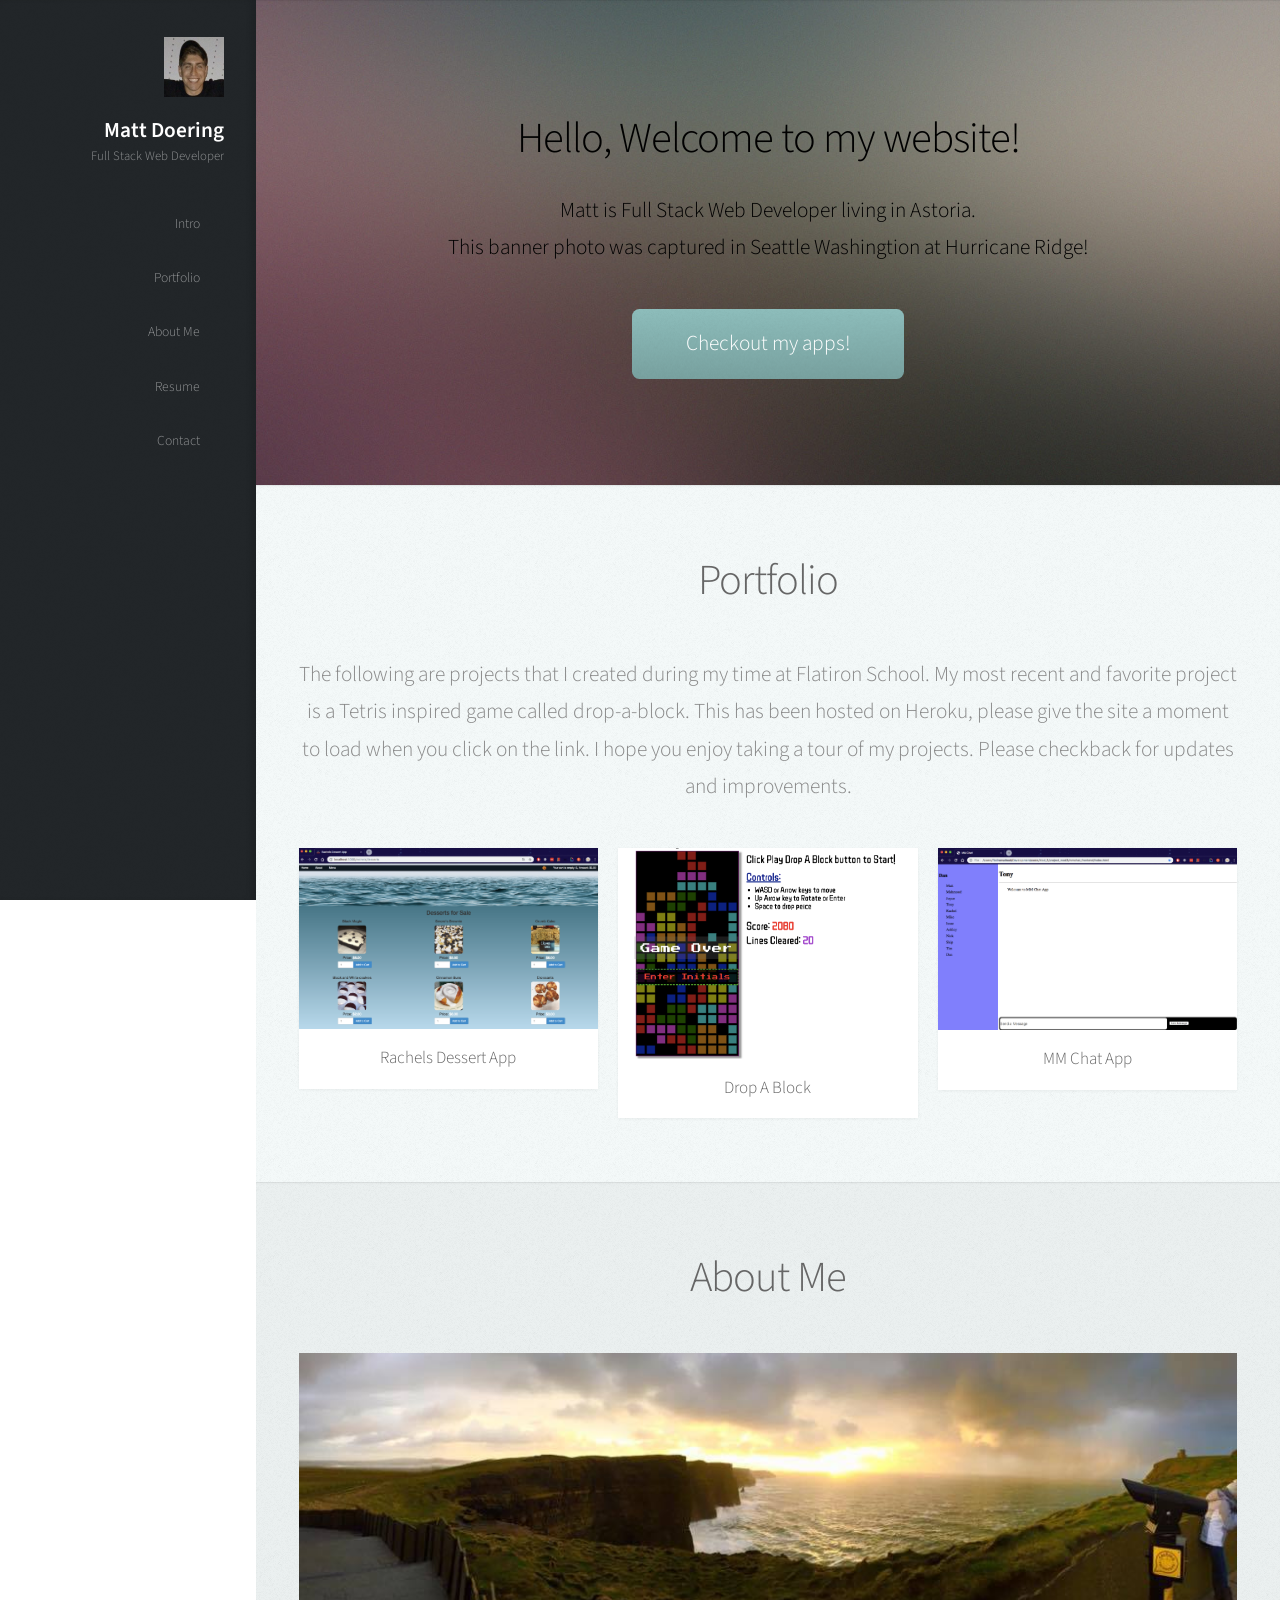
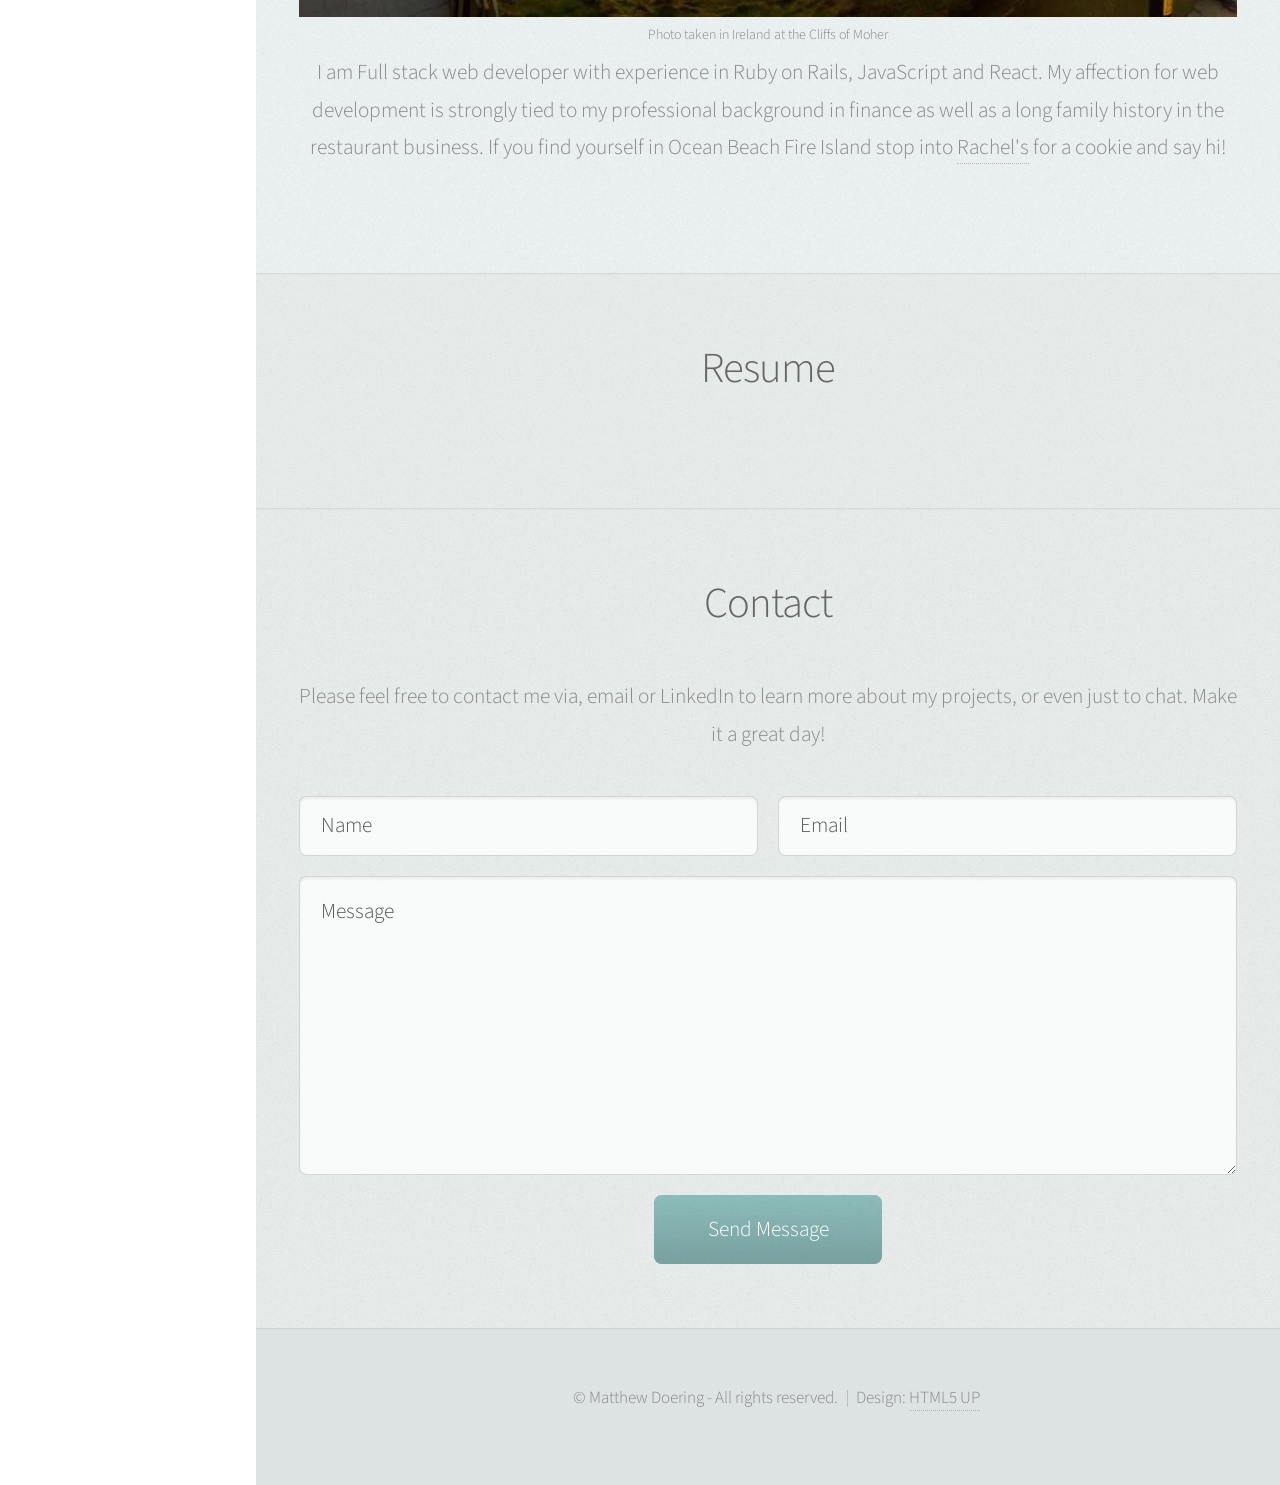
==== index.html @ 8f48472c "updated location of resume and href" ====
<!DOCTYPE HTML>
<!--
	Prologue by HTML5 UP
	html5up.net | @ajlkn
	Free for personal and commercial use under the CCA 3.0 license (html5up.net/license)
-->
<html>
	<head>
		<title>The Myth, the Man, the Legend...</title>
		<meta charset="utf-8" />
		<meta name="viewport" content="width=device-width, initial-scale=1, user-scalable=no" />
		<link rel="stylesheet" href="assets/css/main.css" />
		<link rel="shortcut icon" href="images/matts_logo_white.png" />
	</head>
	<body class="is-preload">

		<!-- Header -->
			<div id="header">

				<div class="top">

					<!-- Logo -->
						<div id="logo">
							<span class="image avatar48"><img src="images/avatar.jpg" alt="" /></span>
							<h1 id="title">Matt Doering</h1>
							<p>Full Stack Web Developer</p>
						</div>

					<!-- Nav -->
						<nav id="nav">
							<ul>
								<li><a href="#top" id="top-link"><span class="icon fa-home">Intro</span></a></li>
								<li><a href="#portfolio" id="portfolio-link"><span class="icon fa-code">Portfolio</span></a></li>
								<li><a href="#about" id="about-link"><span class="icon fa-user">About Me</span></a></li>
								<li><a href="#resume" id="resume-link"><span class="icon fa-wrench">Resume</span></a></li>
								<li><a href="#contact" id="contact-link"><span class="icon fa-envelope">Contact</span></a></li>
							</ul>
						</nav>

				</div>

				<div class="bottom">

					<!-- Social Icons -->
						<ul class="icons">
							<li><a href="https://www.linkedin.com/in/matthew-doering/" target="_blank" class="icon fa-linkedin"><span class="label">Linkedin</span></a></li>
							<li><a href="https://medium.com/@mattdoering86" target="_blank" class="icon fa-medium"><span class="label">Medium</span></a></li>
							<li><a href="https://github.com/ablueplatypus" target="_blank" class="icon fa-github"><span class="label">Github</span></a></li>
							<li><a href="https://www.instagram.com/ablueplatypus/?hl=en" target="_blank" class="icon fa-instagram"><span class="label">Instagram</span></a></li>
							<li><a href="mattdoering86@gmail.com" class="icon fa-envelope"><span class="label">Email</span></a></li>
						</ul>

				</div>

			</div>

		<!-- Main -->
			<div id="main">

				<!-- Intro -->
					<section id="top" class="one dark cover">
						<div class="container">

							<header>
								<h2 class="alt">Hello, Welcome to my website!</h2>
								<p>Matt is Full Stack Web Developer living in Astoria.<br />
									This banner photo was captured in Seattle Washingtion at Hurricane Ridge!
								</p>
							</header>

							<footer>
								<a href="#portfolio" class="button scrolly">Checkout my apps!</a>
							</footer>

						</div>
					</section>

				<!-- Portfolio -->
					<section id="portfolio" class="two">
						<div class="container">

							<header>
								<h2>Portfolio</h2>
							</header>

							<p>The following are projects that I created during my time at Flatiron School.
								My most recent and favorite project is a Tetris inspired game called drop-a-block.
								This has been hosted on Heroku, please give the site a moment to load when you click on the link.
								I hope you enjoy taking a tour of my projects. Please checkback for updates and improvements.
							</p>

							<div class="row">
								<div class="col-4 col-12-mobile">
									<article class="item">
										<a href="https://youtu.be/vggqHHS5aMM" target="_blank" class="image fit"><img src="images/rachels_app_sc_2019.png" alt="" /></a>
										<header>
											<h3>Rachels Dessert App</h3>
										</header>
									</article>
									<!-- <article class="item">
										<a href="#" class="image fit"><img src="" alt="" /></a>
										<header>
											<h3>Doris Alta</h3>
										</header>
									</article> -->
								</div>
								<div class="col-4 col-12-mobile">
									<article class="item">
										<a href="https://drop-a-block-frontend.herokuapp.com/" target="_blank" class="image fit"><img src="images/drop_a_block.png" alt="" /></a>
										<header>
											<h3>Drop A Block</h3>
										</header>
									</article>
									<!-- <article class="item">
										<a href="#" class="image fit"><img src="images/pic05.jpg" alt="" /></a>
										<header>
											<h3>Natoque Vitae</h3>
										</header>
									</article> -->
								</div>
								<div class="col-4 col-12-mobile">
									<article class="item">
										<a href="https://youtu.be/-2nMIXOsi3Y" target="_blank" class="image fit"><img src="images/mm_chat_app_sc_2019.png" alt="" /></a>
										<header>
											<h3>MM Chat App</h3>
										</header>
									</article>
									<!-- <article class="item">
										<a href="#" class="image fit"><img src="images/pic07.jpg" alt="" /></a>
										<header>
											<h3>Orci Convallis</h3>
										</header>
									</article> -->
								</div>
							</div>

						</div>
					</section>

				<!-- About Me -->
					<section id="about" class="three">
						<div class="container">

							<header>
								<h2>About Me</h2>
							</header>
							<a href="#" class="image featured"><img src="images/ireland_doering_cover.jpg" alt="Barcelona">Photo taken in Ireland at the Cliffs of Moher</a>
							<p>I am Full stack web developer with experience in Ruby on Rails, JavaScript and React.
								 My affection for web development is strongly tied to my professional background
								 in finance as well as a long family history in the restaurant business.
								 If you find yourself in Ocean Beach Fire Island stop into <a href="http://www.rachelsfireisland.com/">Rachel's</a> for a cookie and say hi!
							</p>

						</div>
					</section>
					<!-- Resume -->
						<section id="resume" class = "four">
							<div class="container">
								<header>
									<a href="matts_resume_2019.pdf">
										<h2>Resume</h2>
									</a>
								</header>
							</div>
						</section>


				<!-- Contact -->
					<section id="contact" class="four">
						<div class="container">

							<header>
								<h2>Contact</h2>
							</header>

							<p>Please feel free to contact me via, email or LinkedIn to learn more about my projects, or even just to chat.
								Make it a great day!
							</p>

							<form method="post" action="#">
								<div class="row">
									<div class="col-6 col-12-mobile"><input type="text" name="name" placeholder="Name" /></div>
									<div class="col-6 col-12-mobile"><input type="text" name="email" placeholder="Email" /></div>
									<div class="col-12">
										<textarea name="message" placeholder="Message"></textarea>
									</div>
									<div class="col-12">
										<input type="submit" value="Send Message" />
									</div>
								</div>
							</form>

						</div>
					</section>

			</div>

		<!-- Footer -->
			<div id="footer">

				<!-- Copyright -->
					<ul class="copyright">
						<li>&copy; Matthew Doering - All rights reserved.</li><li>Design: <a href="http://html5up.net">HTML5 UP</a></li>
					</ul>

			</div>

		<!-- Scripts -->
			<script src="assets/js/jquery.min.js"></script>
			<script src="assets/js/jquery.scrolly.min.js"></script>
			<script src="assets/js/jquery.scrollex.min.js"></script>
			<script src="assets/js/browser.min.js"></script>
			<script src="assets/js/breakpoints.min.js"></script>
			<script src="assets/js/util.js"></script>
			<script src="assets/js/main.js"></script>

	</body>
</html>
---- assets/css/main.css ----
@import url("font-awesome.min.css");
@import url("https://fonts.googleapis.com/css?family=Source+Sans+Pro:300,300italic,400,600");

/*
	Prologue by HTML5 UP
	html5up.net | @ajlkn
	Free for personal and commercial use under the CCA 3.0 license (html5up.net/license)
*/

html, body, div, span, applet, object,
iframe, h1, h2, h3, h4, h5, h6, p, blockquote,
pre, a, abbr, acronym, address, big, cite,
code, del, dfn, em, img, ins, kbd, q, s, samp,
small, strike, strong, sub, sup, tt, var, b,
u, i, center, dl, dt, dd, ol, ul, li, fieldset,
form, label, legend, table, caption, tbody,
tfoot, thead, tr, th, td, article, aside,
canvas, details, embed, figure, figcaption,
footer, header, hgroup, menu, nav, output, ruby,
section, summary, time, mark, audio, video {
	margin: 0;
	padding: 0;
	border: 0;
	font-size: 100%;
	font: inherit;
	vertical-align: baseline;}

article, aside, details, figcaption, figure,
footer, header, hgroup, menu, nav, section {
	display: block;}

body {
	line-height: 1;
}

ol, ul {
	list-style: none;
}

blockquote, q {
	quotes: none;
}

	blockquote:before, blockquote:after, q:before, q:after {
		content: '';
		content: none;
	}

table {
	border-collapse: collapse;
	border-spacing: 0;
}

body {
	-webkit-text-size-adjust: none;
}

mark {
	background-color: transparent;
	color: inherit;
}

input::-moz-focus-inner {
	border: 0;
	padding: 0;
}

input, select, textarea {
	-moz-appearance: none;
	-webkit-appearance: none;
	-ms-appearance: none;
	appearance: none;
}

/* Basic */

	html {
		box-sizing: border-box;
	}

	*, *:before, *:after {
		box-sizing: inherit;
	}

	body {
		background: #fff;
		font-family: 'Source Sans Pro', sans-serif;
		font-size: 19pt;
		font-weight: 300;
		line-height: 1.75em;
		color: #888;
	}

		body.is-preload *, body.is-preload *:before, body.is-preload *:after {
			-moz-animation: none !important;
			-webkit-animation: none !important;
			-ms-animation: none !important;
			animation: none !important;
			-moz-transition: none !important;
			-webkit-transition: none !important;
			-ms-transition: none !important;
			transition: none !important;
		}

	input, textarea, select {
		font-family: 'Source Sans Pro', sans-serif;
		font-size: 19pt;
		font-weight: 300;
		line-height: 1.75em;
		color: #888;
	}

	h1, h2, h3, h4, h5, h6 {
		font-weight: 300;
		color: #666;
		line-height: 1.5em;
	}

	h1 a, h2 a, h3 a, h4 a, h5 a, h6 a {
		color: inherit;
		text-decoration: none;
	}

		h1 a strong, h2 a strong, h3 a strong, h4 a strong, h5 a strong, h6 a strong {
			color: #333;
		}

	h2 {
		font-size: 2em;
		letter-spacing: -1px;
	}

		h2.alt {
			color: #000;
		}

			h2.alt strong {
				color: #666;
			}

	h3 {
		font-size: 1.5em;
	}

	header {
		margin: 0 0 2em 0;
	}

		header > p {
			margin: 1em 0 0 0;
			color: #000;
		}

	footer {
		margin: 2em 0 0 0;
	}

	strong, b {
		font-weight: 300;
		color: #666;
	}

	em, i {
		font-style: italic;
	}

	a {
		text-decoration: none;
		color: inherit;
		border-bottom: dotted 1px rgba(128, 128, 128, 0.5);
		-moz-transition: color 0.35s ease-in-out, border-bottom-color 0.35s ease-in-out;
		-webkit-transition: color 0.35s ease-in-out, border-bottom-color 0.35s ease-in-out;
		-ms-transition: color 0.35s ease-in-out, border-bottom-color 0.35s ease-in-out;
		transition: color 0.35s ease-in-out, border-bottom-color 0.35s ease-in-out;
		outline: 0;
	}

		a:hover {
			color: #E27689;
			border-bottom-color: rgba(255, 255, 255, 0);
		}

	sub {
		position: relative;
		top: 0.5em;
		font-size: 0.8em;
	}

	sup {
		position: relative;
		top: -0.5em;
		font-size: 0.8em;
	}

	hr {
		border: 0;
		border-top: solid 1px #ddd;
	}

	blockquote {
		border-left: solid 0.5em #ddd;
		padding: 1em 0 1em 2em;
		font-style: italic;
	}

	p, ul, ol, dl, table {
		margin-bottom: 2em;
	}

	br.clear {
		clear: both;
	}

/* Container */

	.container {
		margin: 0 auto;
		max-width: 100%;
		width: 1400px;
	}

		@media screen and (min-width: 961px) and (max-width: 1880px) {

			.container {
				width: 1200px;
			}

		}

		@media screen and (min-width: 961px) and (max-width: 1620px) {

			.container {
				width: 960px;
			}

		}

		@media screen and (min-width: 961px) and (max-width: 1320px) {

			.container {
				width: 100%;
			}

		}

		@media screen and (max-width: 960px) {

			.container {
				width: 100%;
			}

		}

		@media screen and (max-width: 736px) {

			.container {
				width: 100%;
			}

		}

/* Row */

	.row {
		display: flex;
		flex-wrap: wrap;
		box-sizing: border-box;
		align-items: stretch;
	}

		.row > * {
			box-sizing: border-box;
		}

		.row.gtr-uniform > * > :last-child {
			margin-bottom: 0;
		}

		.row.aln-left {
			justify-content: flex-start;
		}

		.row.aln-center {
			justify-content: center;
		}

		.row.aln-right {
			justify-content: flex-end;
		}

		.row.aln-top {
			align-items: flex-start;
		}

		.row.aln-middle {
			align-items: center;
		}

		.row.aln-bottom {
			align-items: flex-end;
		}

		.row > .imp {
			order: -1;
		}

		.row > .col-1 {
			width: 8.3333333333%;
		}

		.row > .off-1 {
			margin-left: 8.3333333333%;
		}

		.row > .col-2 {
			width: 16.6666666667%;
		}

		.row > .off-2 {
			margin-left: 16.6666666667%;
		}

		.row > .col-3 {
			width: 25%;
		}

		.row > .off-3 {
			margin-left: 25%;
		}

		.row > .col-4 {
			width: 33.3333333333%;
		}

		.row > .off-4 {
			margin-left: 33.3333333333%;
		}

		.row > .col-5 {
			width: 41.6666666667%;
		}

		.row > .off-5 {
			margin-left: 41.6666666667%;
		}

		.row > .col-6 {
			width: 50%;
		}

		.row > .off-6 {
			margin-left: 50%;
		}

		.row > .col-7 {
			width: 58.3333333333%;
		}

		.row > .off-7 {
			margin-left: 58.3333333333%;
		}

		.row > .col-8 {
			width: 66.6666666667%;
		}

		.row > .off-8 {
			margin-left: 66.6666666667%;
		}

		.row > .col-9 {
			width: 75%;
		}

		.row > .off-9 {
			margin-left: 75%;
		}

		.row > .col-10 {
			width: 83.3333333333%;
		}

		.row > .off-10 {
			margin-left: 83.3333333333%;
		}

		.row > .col-11 {
			width: 91.6666666667%;
		}

		.row > .off-11 {
			margin-left: 91.6666666667%;
		}

		.row > .col-12 {
			width: 100%;
		}

		.row > .off-12 {
			margin-left: 100%;
		}

		.row.gtr-0 {
			margin-top: 0px;
			margin-left: 0px;
		}

			.row.gtr-0 > * {
				padding: 0px 0 0 0px;
			}

			.row.gtr-0.gtr-uniform {
				margin-top: 0px;
			}

				.row.gtr-0.gtr-uniform > * {
					padding-top: 0px;
				}

		.row.gtr-25 {
			margin-top: -10px;
			margin-left: -10px;
		}

			.row.gtr-25 > * {
				padding: 10px 0 0 10px;
			}

			.row.gtr-25.gtr-uniform {
				margin-top: -10px;
			}

				.row.gtr-25.gtr-uniform > * {
					padding-top: 10px;
				}

		.row.gtr-50 {
			margin-top: -20px;
			margin-left: -20px;
		}

			.row.gtr-50 > * {
				padding: 20px 0 0 20px;
			}

			.row.gtr-50.gtr-uniform {
				margin-top: -20px;
			}

				.row.gtr-50.gtr-uniform > * {
					padding-top: 20px;
				}

		.row {
			margin-top: -40px;
			margin-left: -40px;
		}

			.row > * {
				padding: 40px 0 0 40px;
			}

			.row.gtr-uniform {
				margin-top: -40px;
			}

				.row.gtr-uniform > * {
					padding-top: 40px;
				}

		.row.gtr-150 {
			margin-top: -60px;
			margin-left: -60px;
		}

			.row.gtr-150 > * {
				padding: 60px 0 0 60px;
			}

			.row.gtr-150.gtr-uniform {
				margin-top: -60px;
			}

				.row.gtr-150.gtr-uniform > * {
					padding-top: 60px;
				}

		.row.gtr-200 {
			margin-top: -80px;
			margin-left: -80px;
		}

			.row.gtr-200 > * {
				padding: 80px 0 0 80px;
			}

			.row.gtr-200.gtr-uniform {
				margin-top: -80px;
			}

				.row.gtr-200.gtr-uniform > * {
					padding-top: 80px;
				}

		@media screen and (min-width: 961px) and (max-width: 1880px) {

			.row {
				display: flex;
				flex-wrap: wrap;
				box-sizing: border-box;
				align-items: stretch;
			}

				.row > * {
					box-sizing: border-box;
				}

				.row.gtr-uniform > * > :last-child {
					margin-bottom: 0;
				}

				.row.aln-left {
					justify-content: flex-start;
				}

				.row.aln-center {
					justify-content: center;
				}

				.row.aln-right {
					justify-content: flex-end;
				}

				.row.aln-top {
					align-items: flex-start;
				}

				.row.aln-middle {
					align-items: center;
				}

				.row.aln-bottom {
					align-items: flex-end;
				}

				.row > .imp-wide {
					order: -1;
				}

				.row > .col-1-wide {
					width: 8.3333333333%;
				}

				.row > .off-1-wide {
					margin-left: 8.3333333333%;
				}

				.row > .col-2-wide {
					width: 16.6666666667%;
				}

				.row > .off-2-wide {
					margin-left: 16.6666666667%;
				}

				.row > .col-3-wide {
					width: 25%;
				}

				.row > .off-3-wide {
					margin-left: 25%;
				}

				.row > .col-4-wide {
					width: 33.3333333333%;
				}

				.row > .off-4-wide {
					margin-left: 33.3333333333%;
				}

				.row > .col-5-wide {
					width: 41.6666666667%;
				}

				.row > .off-5-wide {
					margin-left: 41.6666666667%;
				}

				.row > .col-6-wide {
					width: 50%;
				}

				.row > .off-6-wide {
					margin-left: 50%;
				}

				.row > .col-7-wide {
					width: 58.3333333333%;
				}

				.row > .off-7-wide {
					margin-left: 58.3333333333%;
				}

				.row > .col-8-wide {
					width: 66.6666666667%;
				}

				.row > .off-8-wide {
					margin-left: 66.6666666667%;
				}

				.row > .col-9-wide {
					width: 75%;
				}

				.row > .off-9-wide {
					margin-left: 75%;
				}

				.row > .col-10-wide {
					width: 83.3333333333%;
				}

				.row > .off-10-wide {
					margin-left: 83.3333333333%;
				}

				.row > .col-11-wide {
					width: 91.6666666667%;
				}

				.row > .off-11-wide {
					margin-left: 91.6666666667%;
				}

				.row > .col-12-wide {
					width: 100%;
				}

				.row > .off-12-wide {
					margin-left: 100%;
				}

				.row.gtr-0 {
					margin-top: 0px;
					margin-left: 0px;
				}

					.row.gtr-0 > * {
						padding: 0px 0 0 0px;
					}

					.row.gtr-0.gtr-uniform {
						margin-top: 0px;
					}

						.row.gtr-0.gtr-uniform > * {
							padding-top: 0px;
						}

				.row.gtr-25 {
					margin-top: -10px;
					margin-left: -10px;
				}

					.row.gtr-25 > * {
						padding: 10px 0 0 10px;
					}

					.row.gtr-25.gtr-uniform {
						margin-top: -10px;
					}

						.row.gtr-25.gtr-uniform > * {
							padding-top: 10px;
						}

				.row.gtr-50 {
					margin-top: -20px;
					margin-left: -20px;
				}

					.row.gtr-50 > * {
						padding: 20px 0 0 20px;
					}

					.row.gtr-50.gtr-uniform {
						margin-top: -20px;
					}

						.row.gtr-50.gtr-uniform > * {
							padding-top: 20px;
						}

				.row {
					margin-top: -40px;
					margin-left: -40px;
				}

					.row > * {
						padding: 40px 0 0 40px;
					}

					.row.gtr-uniform {
						margin-top: -40px;
					}

						.row.gtr-uniform > * {
							padding-top: 40px;
						}

				.row.gtr-150 {
					margin-top: -60px;
					margin-left: -60px;
				}

					.row.gtr-150 > * {
						padding: 60px 0 0 60px;
					}

					.row.gtr-150.gtr-uniform {
						margin-top: -60px;
					}

						.row.gtr-150.gtr-uniform > * {
							padding-top: 60px;
						}

				.row.gtr-200 {
					margin-top: -80px;
					margin-left: -80px;
				}

					.row.gtr-200 > * {
						padding: 80px 0 0 80px;
					}

					.row.gtr-200.gtr-uniform {
						margin-top: -80px;
					}

						.row.gtr-200.gtr-uniform > * {
							padding-top: 80px;
						}

		}

		@media screen and (min-width: 961px) and (max-width: 1620px) {

			.row {
				display: flex;
				flex-wrap: wrap;
				box-sizing: border-box;
				align-items: stretch;
			}

				.row > * {
					box-sizing: border-box;
				}

				.row.gtr-uniform > * > :last-child {
					margin-bottom: 0;
				}

				.row.aln-left {
					justify-content: flex-start;
				}

				.row.aln-center {
					justify-content: center;
				}

				.row.aln-right {
					justify-content: flex-end;
				}

				.row.aln-top {
					align-items: flex-start;
				}

				.row.aln-middle {
					align-items: center;
				}

				.row.aln-bottom {
					align-items: flex-end;
				}

				.row > .imp-normal {
					order: -1;
				}

				.row > .col-1-normal {
					width: 8.3333333333%;
				}

				.row > .off-1-normal {
					margin-left: 8.3333333333%;
				}

				.row > .col-2-normal {
					width: 16.6666666667%;
				}

				.row > .off-2-normal {
					margin-left: 16.6666666667%;
				}

				.row > .col-3-normal {
					width: 25%;
				}

				.row > .off-3-normal {
					margin-left: 25%;
				}

				.row > .col-4-normal {
					width: 33.3333333333%;
				}

				.row > .off-4-normal {
					margin-left: 33.3333333333%;
				}

				.row > .col-5-normal {
					width: 41.6666666667%;
				}

				.row > .off-5-normal {
					margin-left: 41.6666666667%;
				}

				.row > .col-6-normal {
					width: 50%;
				}

				.row > .off-6-normal {
					margin-left: 50%;
				}

				.row > .col-7-normal {
					width: 58.3333333333%;
				}

				.row > .off-7-normal {
					margin-left: 58.3333333333%;
				}

				.row > .col-8-normal {
					width: 66.6666666667%;
				}

				.row > .off-8-normal {
					margin-left: 66.6666666667%;
				}

				.row > .col-9-normal {
					width: 75%;
				}

				.row > .off-9-normal {
					margin-left: 75%;
				}

				.row > .col-10-normal {
					width: 83.3333333333%;
				}

				.row > .off-10-normal {
					margin-left: 83.3333333333%;
				}

				.row > .col-11-normal {
					width: 91.6666666667%;
				}

				.row > .off-11-normal {
					margin-left: 91.6666666667%;
				}

				.row > .col-12-normal {
					width: 100%;
				}

				.row > .off-12-normal {
					margin-left: 100%;
				}

				.row.gtr-0 {
					margin-top: 0px;
					margin-left: 0px;
				}

					.row.gtr-0 > * {
						padding: 0px 0 0 0px;
					}

					.row.gtr-0.gtr-uniform {
						margin-top: 0px;
					}

						.row.gtr-0.gtr-uniform > * {
							padding-top: 0px;
						}

				.row.gtr-25 {
					margin-top: -10px;
					margin-left: -10px;
				}

					.row.gtr-25 > * {
						padding: 10px 0 0 10px;
					}

					.row.gtr-25.gtr-uniform {
						margin-top: -10px;
					}

						.row.gtr-25.gtr-uniform > * {
							padding-top: 10px;
						}

				.row.gtr-50 {
					margin-top: -20px;
					margin-left: -20px;
				}

					.row.gtr-50 > * {
						padding: 20px 0 0 20px;
					}

					.row.gtr-50.gtr-uniform {
						margin-top: -20px;
					}

						.row.gtr-50.gtr-uniform > * {
							padding-top: 20px;
						}

				.row {
					margin-top: -40px;
					margin-left: -40px;
				}

					.row > * {
						padding: 40px 0 0 40px;
					}

					.row.gtr-uniform {
						margin-top: -40px;
					}

						.row.gtr-uniform > * {
							padding-top: 40px;
						}

				.row.gtr-150 {
					margin-top: -60px;
					margin-left: -60px;
				}

					.row.gtr-150 > * {
						padding: 60px 0 0 60px;
					}

					.row.gtr-150.gtr-uniform {
						margin-top: -60px;
					}

						.row.gtr-150.gtr-uniform > * {
							padding-top: 60px;
						}

				.row.gtr-200 {
					margin-top: -80px;
					margin-left: -80px;
				}

					.row.gtr-200 > * {
						padding: 80px 0 0 80px;
					}

					.row.gtr-200.gtr-uniform {
						margin-top: -80px;
					}

						.row.gtr-200.gtr-uniform > * {
							padding-top: 80px;
						}

		}

		@media screen and (min-width: 961px) and (max-width: 1320px) {

			.row {
				display: flex;
				flex-wrap: wrap;
				box-sizing: border-box;
				align-items: stretch;
			}

				.row > * {
					box-sizing: border-box;
				}

				.row.gtr-uniform > * > :last-child {
					margin-bottom: 0;
				}

				.row.aln-left {
					justify-content: flex-start;
				}

				.row.aln-center {
					justify-content: center;
				}

				.row.aln-right {
					justify-content: flex-end;
				}

				.row.aln-top {
					align-items: flex-start;
				}

				.row.aln-middle {
					align-items: center;
				}

				.row.aln-bottom {
					align-items: flex-end;
				}

				.row > .imp-narrow {
					order: -1;
				}

				.row > .col-1-narrow {
					width: 8.3333333333%;
				}

				.row > .off-1-narrow {
					margin-left: 8.3333333333%;
				}

				.row > .col-2-narrow {
					width: 16.6666666667%;
				}

				.row > .off-2-narrow {
					margin-left: 16.6666666667%;
				}

				.row > .col-3-narrow {
					width: 25%;
				}

				.row > .off-3-narrow {
					margin-left: 25%;
				}

				.row > .col-4-narrow {
					width: 33.3333333333%;
				}

				.row > .off-4-narrow {
					margin-left: 33.3333333333%;
				}

				.row > .col-5-narrow {
					width: 41.6666666667%;
				}

				.row > .off-5-narrow {
					margin-left: 41.6666666667%;
				}

				.row > .col-6-narrow {
					width: 50%;
				}

				.row > .off-6-narrow {
					margin-left: 50%;
				}

				.row > .col-7-narrow {
					width: 58.3333333333%;
				}

				.row > .off-7-narrow {
					margin-left: 58.3333333333%;
				}

				.row > .col-8-narrow {
					width: 66.6666666667%;
				}

				.row > .off-8-narrow {
					margin-left: 66.6666666667%;
				}

				.row > .col-9-narrow {
					width: 75%;
				}

				.row > .off-9-narrow {
					margin-left: 75%;
				}

				.row > .col-10-narrow {
					width: 83.3333333333%;
				}

				.row > .off-10-narrow {
					margin-left: 83.3333333333%;
				}

				.row > .col-11-narrow {
					width: 91.6666666667%;
				}

				.row > .off-11-narrow {
					margin-left: 91.6666666667%;
				}

				.row > .col-12-narrow {
					width: 100%;
				}

				.row > .off-12-narrow {
					margin-left: 100%;
				}

				.row.gtr-0 {
					margin-top: 0px;
					margin-left: 0px;
				}

					.row.gtr-0 > * {
						padding: 0px 0 0 0px;
					}

					.row.gtr-0.gtr-uniform {
						margin-top: 0px;
					}

						.row.gtr-0.gtr-uniform > * {
							padding-top: 0px;
						}

				.row.gtr-25 {
					margin-top: -5px;
					margin-left: -5px;
				}

					.row.gtr-25 > * {
						padding: 5px 0 0 5px;
					}

					.row.gtr-25.gtr-uniform {
						margin-top: -5px;
					}

						.row.gtr-25.gtr-uniform > * {
							padding-top: 5px;
						}

				.row.gtr-50 {
					margin-top: -10px;
					margin-left: -10px;
				}

					.row.gtr-50 > * {
						padding: 10px 0 0 10px;
					}

					.row.gtr-50.gtr-uniform {
						margin-top: -10px;
					}

						.row.gtr-50.gtr-uniform > * {
							padding-top: 10px;
						}

				.row {
					margin-top: -20px;
					margin-left: -20px;
				}

					.row > * {
						padding: 20px 0 0 20px;
					}

					.row.gtr-uniform {
						margin-top: -20px;
					}

						.row.gtr-uniform > * {
							padding-top: 20px;
						}

				.row.gtr-150 {
					margin-top: -30px;
					margin-left: -30px;
				}

					.row.gtr-150 > * {
						padding: 30px 0 0 30px;
					}

					.row.gtr-150.gtr-uniform {
						margin-top: -30px;
					}

						.row.gtr-150.gtr-uniform > * {
							padding-top: 30px;
						}

				.row.gtr-200 {
					margin-top: -40px;
					margin-left: -40px;
				}

					.row.gtr-200 > * {
						padding: 40px 0 0 40px;
					}

					.row.gtr-200.gtr-uniform {
						margin-top: -40px;
					}

						.row.gtr-200.gtr-uniform > * {
							padding-top: 40px;
						}

		}

		@media screen and (max-width: 960px) {

			.row {
				display: flex;
				flex-wrap: wrap;
				box-sizing: border-box;
				align-items: stretch;
			}

				.row > * {
					box-sizing: border-box;
				}

				.row.gtr-uniform > * > :last-child {
					margin-bottom: 0;
				}

				.row.aln-left {
					justify-content: flex-start;
				}

				.row.aln-center {
					justify-content: center;
				}

				.row.aln-right {
					justify-content: flex-end;
				}

				.row.aln-top {
					align-items: flex-start;
				}

				.row.aln-middle {
					align-items: center;
				}

				.row.aln-bottom {
					align-items: flex-end;
				}

				.row > .imp-narrower {
					order: -1;
				}

				.row > .col-1-narrower {
					width: 8.3333333333%;
				}

				.row > .off-1-narrower {
					margin-left: 8.3333333333%;
				}

				.row > .col-2-narrower {
					width: 16.6666666667%;
				}

				.row > .off-2-narrower {
					margin-left: 16.6666666667%;
				}

				.row > .col-3-narrower {
					width: 25%;
				}

				.row > .off-3-narrower {
					margin-left: 25%;
				}

				.row > .col-4-narrower {
					width: 33.3333333333%;
				}

				.row > .off-4-narrower {
					margin-left: 33.3333333333%;
				}

				.row > .col-5-narrower {
					width: 41.6666666667%;
				}

				.row > .off-5-narrower {
					margin-left: 41.6666666667%;
				}

				.row > .col-6-narrower {
					width: 50%;
				}

				.row > .off-6-narrower {
					margin-left: 50%;
				}

				.row > .col-7-narrower {
					width: 58.3333333333%;
				}

				.row > .off-7-narrower {
					margin-left: 58.3333333333%;
				}

				.row > .col-8-narrower {
					width: 66.6666666667%;
				}

				.row > .off-8-narrower {
					margin-left: 66.6666666667%;
				}

				.row > .col-9-narrower {
					width: 75%;
				}

				.row > .off-9-narrower {
					margin-left: 75%;
				}

				.row > .col-10-narrower {
					width: 83.3333333333%;
				}

				.row > .off-10-narrower {
					margin-left: 83.3333333333%;
				}

				.row > .col-11-narrower {
					width: 91.6666666667%;
				}

				.row > .off-11-narrower {
					margin-left: 91.6666666667%;
				}

				.row > .col-12-narrower {
					width: 100%;
				}

				.row > .off-12-narrower {
					margin-left: 100%;
				}

				.row.gtr-0 {
					margin-top: 0px;
					margin-left: 0px;
				}

					.row.gtr-0 > * {
						padding: 0px 0 0 0px;
					}

					.row.gtr-0.gtr-uniform {
						margin-top: 0px;
					}

						.row.gtr-0.gtr-uniform > * {
							padding-top: 0px;
						}

				.row.gtr-25 {
					margin-top: -5px;
					margin-left: -5px;
				}

					.row.gtr-25 > * {
						padding: 5px 0 0 5px;
					}

					.row.gtr-25.gtr-uniform {
						margin-top: -5px;
					}

						.row.gtr-25.gtr-uniform > * {
							padding-top: 5px;
						}

				.row.gtr-50 {
					margin-top: -10px;
					margin-left: -10px;
				}

					.row.gtr-50 > * {
						padding: 10px 0 0 10px;
					}

					.row.gtr-50.gtr-uniform {
						margin-top: -10px;
					}

						.row.gtr-50.gtr-uniform > * {
							padding-top: 10px;
						}

				.row {
					margin-top: -20px;
					margin-left: -20px;
				}

					.row > * {
						padding: 20px 0 0 20px;
					}

					.row.gtr-uniform {
						margin-top: -20px;
					}

						.row.gtr-uniform > * {
							padding-top: 20px;
						}

				.row.gtr-150 {
					margin-top: -30px;
					margin-left: -30px;
				}

					.row.gtr-150 > * {
						padding: 30px 0 0 30px;
					}

					.row.gtr-150.gtr-uniform {
						margin-top: -30px;
					}

						.row.gtr-150.gtr-uniform > * {
							padding-top: 30px;
						}

				.row.gtr-200 {
					margin-top: -40px;
					margin-left: -40px;
				}

					.row.gtr-200 > * {
						padding: 40px 0 0 40px;
					}

					.row.gtr-200.gtr-uniform {
						margin-top: -40px;
					}

						.row.gtr-200.gtr-uniform > * {
							padding-top: 40px;
						}

		}

		@media screen and (max-width: 736px) {

			.row {
				display: flex;
				flex-wrap: wrap;
				box-sizing: border-box;
				align-items: stretch;
			}

				.row > * {
					box-sizing: border-box;
				}

				.row.gtr-uniform > * > :last-child {
					margin-bottom: 0;
				}

				.row.aln-left {
					justify-content: flex-start;
				}

				.row.aln-center {
					justify-content: center;
				}

				.row.aln-right {
					justify-content: flex-end;
				}

				.row.aln-top {
					align-items: flex-start;
				}

				.row.aln-middle {
					align-items: center;
				}

				.row.aln-bottom {
					align-items: flex-end;
				}

				.row > .imp-mobile {
					order: -1;
				}

				.row > .col-1-mobile {
					width: 8.3333333333%;
				}

				.row > .off-1-mobile {
					margin-left: 8.3333333333%;
				}

				.row > .col-2-mobile {
					width: 16.6666666667%;
				}

				.row > .off-2-mobile {
					margin-left: 16.6666666667%;
				}

				.row > .col-3-mobile {
					width: 25%;
				}

				.row > .off-3-mobile {
					margin-left: 25%;
				}

				.row > .col-4-mobile {
					width: 33.3333333333%;
				}

				.row > .off-4-mobile {
					margin-left: 33.3333333333%;
				}

				.row > .col-5-mobile {
					width: 41.6666666667%;
				}

				.row > .off-5-mobile {
					margin-left: 41.6666666667%;
				}

				.row > .col-6-mobile {
					width: 50%;
				}

				.row > .off-6-mobile {
					margin-left: 50%;
				}

				.row > .col-7-mobile {
					width: 58.3333333333%;
				}

				.row > .off-7-mobile {
					margin-left: 58.3333333333%;
				}

				.row > .col-8-mobile {
					width: 66.6666666667%;
				}

				.row > .off-8-mobile {
					margin-left: 66.6666666667%;
				}

				.row > .col-9-mobile {
					width: 75%;
				}

				.row > .off-9-mobile {
					margin-left: 75%;
				}

				.row > .col-10-mobile {
					width: 83.3333333333%;
				}

				.row > .off-10-mobile {
					margin-left: 83.3333333333%;
				}

				.row > .col-11-mobile {
					width: 91.6666666667%;
				}

				.row > .off-11-mobile {
					margin-left: 91.6666666667%;
				}

				.row > .col-12-mobile {
					width: 100%;
				}

				.row > .off-12-mobile {
					margin-left: 100%;
				}

				.row.gtr-0 {
					margin-top: 0px;
					margin-left: 0px;
				}

					.row.gtr-0 > * {
						padding: 0px 0 0 0px;
					}

					.row.gtr-0.gtr-uniform {
						margin-top: 0px;
					}

						.row.gtr-0.gtr-uniform > * {
							padding-top: 0px;
						}

				.row.gtr-25 {
					margin-top: -5px;
					margin-left: -5px;
				}

					.row.gtr-25 > * {
						padding: 5px 0 0 5px;
					}

					.row.gtr-25.gtr-uniform {
						margin-top: -5px;
					}

						.row.gtr-25.gtr-uniform > * {
							padding-top: 5px;
						}

				.row.gtr-50 {
					margin-top: -10px;
					margin-left: -10px;
				}

					.row.gtr-50 > * {
						padding: 10px 0 0 10px;
					}

					.row.gtr-50.gtr-uniform {
						margin-top: -10px;
					}

						.row.gtr-50.gtr-uniform > * {
							padding-top: 10px;
						}

				.row {
					margin-top: -20px;
					margin-left: -20px;
				}

					.row > * {
						padding: 20px 0 0 20px;
					}

					.row.gtr-uniform {
						margin-top: -20px;
					}

						.row.gtr-uniform > * {
							padding-top: 20px;
						}

				.row.gtr-150 {
					margin-top: -30px;
					margin-left: -30px;
				}

					.row.gtr-150 > * {
						padding: 30px 0 0 30px;
					}

					.row.gtr-150.gtr-uniform {
						margin-top: -30px;
					}

						.row.gtr-150.gtr-uniform > * {
							padding-top: 30px;
						}

				.row.gtr-200 {
					margin-top: -40px;
					margin-left: -40px;
				}

					.row.gtr-200 > * {
						padding: 40px 0 0 40px;
					}

					.row.gtr-200.gtr-uniform {
						margin-top: -40px;
					}

						.row.gtr-200.gtr-uniform > * {
							padding-top: 40px;
						}

		}

/* Sections/Article */

	section, article {
		margin-bottom: 3em;
	}

		section > :last-child,
		section > .container, section:last-child, article > :last-child,
		article > .container, article:last-child {
			margin-bottom: 0;
		}

		.row > section, .row > article {
			margin-bottom: 0;
		}

/* Image */

	.image {
		display: inline-block;
		border: 0;
	}

		.image img {
			display: block;
			width: 100%;
		}

		.image.avatar48 {
			width: 60px;
			height: 60px;
			background: #f00;
		}

			.image.avatar48 img {
				width: 60px;
				height: 60px;
			}

		.image.fit {
			display: block;
			width: 100%;
		}

		.image.featured {
			display: block;
			width: 100%;
			/* margin: 0 0 2em 0; */
			font-size: 14px;
		}

		.image.left {
			float: left;
			margin: 0 2em 2em 0;
		}

		.image.centered {
			display: block;
			margin: 0 0 2em 0;
		}

			.image.centered img {
				margin: 0 auto;
				width: auto;
			}

/* List */

	ul {
		list-style: disc;
		padding-left: 1em;
	}

		ul li {
			padding-left: 0.5em;
		}

	ol {
		list-style: decimal;
		padding-left: 1.25em;
	}

		ol li {
			padding-left: 0.25em;
		}

/* Icons */

	ul.icons {
		cursor: default;
		list-style: none;
		padding-left: 0;
	}

		ul.icons li {
			display: inline-block;
			padding-left: 0;
		}

		ul.icons a {
			display: inline-block;
			width: 2em;
			height: 2em;
			line-height: 2em;
			text-align: center;
			border: 0;
		}

/* Form */

	form label {
		display: block;
		text-align: left;
		margin-bottom: 0.5em;
	}

	form input[type="text"],
	form input[type="email"],
	form input[type="password"],
	form select,
	form textarea {
		position: relative;
		-webkit-appearance: none;
		display: block;
		border: 0;
		outline: 0;
		background: #fff;
		background: rgba(255, 255, 255, 0.75);
		width: 100%;
		border-radius: 0.35em;
		padding: 0.75em 1em 0.75em 1em;
		box-shadow: inset 0 0.1em 0.1em 0 rgba(0, 0, 0, 0.05);
		border: solid 1px rgba(0, 0, 0, 0.15);
		-moz-transition: all 0.35s ease-in-out;
		-webkit-transition: all 0.35s ease-in-out;
		-ms-transition: all 0.35s ease-in-out;
		transition: all 0.35s ease-in-out;
	}

		form input[type="text"]:focus,
		form input[type="email"]:focus,
		form input[type="password"]:focus,
		form select:focus,
		form textarea:focus {
			box-shadow: 0 0 2px 1px #8ebebc;
			background: #fff;
		}

	form input[type="text"],
	form input[type="email"],
	form input[type="password"],
	form select {
		line-height: 1.25em;
	}

	form textarea {
		min-height: 14em;
	}

	form ::-webkit-input-placeholder {
		color: #555 !important;
	}

	form :-moz-placeholder {
		color: #555 !important;
	}

	form ::-moz-placeholder {
		color: #555 !important;
	}

	form :-ms-input-placeholder {
		color: #555 !important;
	}

	form ::-moz-focus-inner {
		border: 0;
	}

/* Table */

	table {
		width: 100%;
		text-align: left;
	}

		table tbody tr:nth-child(2n+2) {
			background: #f4f4f4;
		}

		table td {
			padding: 0.5em 1em 0.5em 1em;
		}

		table th {
			text-align: left;
			padding: 0.5em 1em 0.5em 1em;
			color: #fff;
			background: #222729 url("images/overlay.png");
		}

		table thead {
			background: #444;
			color: #fff;
		}

		table tfoot {
			background: #eee;
		}

/* Button */

	input[type="button"],
	input[type="submit"],
	input[type="reset"],
	button,
	.button {
		position: relative;
		display: inline-block;
		border-radius: 0.35em;
		color: #fff !important;
		text-decoration: none;
		padding: 0.75em 2.5em 0.75em 2.5em;
		background-color: #8ebebc;
		border: 0;
		cursor: pointer;
		background-image: -moz-linear-gradient(top, rgba(0, 0, 0, 0), rgba(0, 0, 0, 0.15)), url("images/overlay.png");
		background-image: -webkit-linear-gradient(top, rgba(0, 0, 0, 0), rgba(0, 0, 0, 0.15)), url("images/overlay.png");
		background-image: -ms-linear-gradient(top, rgba(0, 0, 0, 0), rgba(0, 0, 0, 0.15)), url("images/overlay.png");
		background-image: linear-gradient(top, rgba(0, 0, 0, 0), rgba(0, 0, 0, 0.15)), url("images/overlay.png");
		-moz-transition: background-color 0.35s ease-in-out;
		-webkit-transition: background-color 0.35s ease-in-out;
		-ms-transition: background-color 0.35s ease-in-out;
		transition: background-color 0.35s ease-in-out;
	}

		input[type="button"]:hover,
		input[type="submit"]:hover,
		input[type="reset"]:hover,
		button:hover,
		.button:hover {
			background-color: #9ececc;
		}

		input[type="button"]:active,
		input[type="submit"]:active,
		input[type="reset"]:active,
		button:active,
		.button:active {
			background-color: #7eaeac;
		}

/* Item */

	.item {
		box-shadow: 0 0.05em 0.15em 0 rgba(0, 0, 0, 0.05);
		margin-bottom: 40px;
	}

		.item header {
			background: #fff;
			margin: 0;
			padding: 1em 0 1em 0;
			font-size: 0.8em;
		}

			.item header h3 {
				font-size: 1em;
			}

/* Icons */

	.icon {
		text-decoration: none;
	}

		.icon:before {
			display: inline-block;
			font-family: FontAwesome;
			font-size: 1.25em;
			text-decoration: none;
			font-style: normal;
			font-weight: normal;
			line-height: 1;
			-webkit-font-smoothing: antialiased;
			-moz-osx-font-smoothing: grayscale;
		}

		.icon > .label {
			display: none;
		}

/* Header */

	#header {
		display: -moz-flex;
		display: -webkit-flex;
		display: -ms-flex;
		display: flex;
		-moz-flex-direction: column;
		-webkit-flex-direction: column;
		-ms-flex-direction: column;
		flex-direction: column;
		-moz-justify-content: space-between;
		-webkit-justify-content: space-between;
		-ms-justify-content: space-between;
		justify-content: space-between;
		background: #222629 url("images/overlay.png");
		box-shadow: inset -0.25em 0 0.25em 0 rgba(0, 0, 0, 0.1);
		color: #fff;
		height: 100%;
		left: 0;
		overflow-y: auto;
		position: fixed;
		text-align: right;
		top: 0;
		width: 375px;
	}

		#header .top {
			-moz-flex-grow: 1;
			-webkit-flex-grow: 1;
			-ms-flex-grow: 1;
			flex-grow: 1;
		}

		#header .bottom {
			-moz-flex-shrink: 0;
			-webkit-flex-shrink: 0;
			-ms-flex-shrink: 0;
			flex-shrink: 0;
			padding: 1.5em 0 0.75em 0;
		}

			#header .bottom > :last-child {
				margin-bottom: 0;
			}

		#header .icons {
			font-size: 0.8em;
			text-align: center;
		}

			#header .icons a {
				color: #41484c;
				-moz-transition: color 0.35s ease-in-out;
				-webkit-transition: color 0.35s ease-in-out;
				-ms-transition: color 0.35s ease-in-out;
				transition: color 0.35s ease-in-out;
			}

				#header .icons a:hover {
					color: #fff;
				}

	#logo {
		position: relative;
		margin: 1.75em 1.5em 1.5em 1.5em;
		min-height: 48px;
		cursor: default;
	}

		#logo h1 {
			position: relative;
			color: #fff;
			font-weight: 600;
			font-size: 1em;
			line-height: 1em;
		}

		#logo p {
			position: relative;
			display: block;
			font-size: 0.6em;
			color: rgba(255, 255, 255, 0.5);
			line-height: 1.25em;
			margin: 0.5em 0 0 0;
		}

		#logo .image {
			position: absolute;
			left: 0;
			top: 0;
		}

	#nav ul {
		list-style: none;
		padding-left: 0;
		margin-bottom: 0;
	}

		#nav ul li {
			padding-left: 0;
		}

			#nav ul li a {
				display: block;
				padding: 0.5em 1.5em 0.5em 1.5em;
				color: rgba(255, 255, 255, 0.5);
				text-decoration: none;
				outline: 0;
				border: 0;
				-moz-transition: none;
				-webkit-transition: none;
				-ms-transition: none;
				transition: none;
			}

				#nav ul li a span {
					position: relative;
					display: block;
					font-size: 0.8em;
				}

					#nav ul li a span:before {
						position: absolute;
						left: 0;
						color: #41484c;
						text-align: center;
						width: 1.25em;
						line-height: 1.75em;
					}

				#nav ul li a.active {
					background: rgba(0, 0, 0, 0.15);
					box-shadow: inset 0 0 0.25em 0 rgba(0, 0, 0, 0.125);
					color: #fff;
				}

					#nav ul li a.active span:before {
						color: #e27689;
					}

/* Footer */

	#footer {
		margin-left: 375px;
		text-align: center;
		background-color: #dce3e2;
		padding: 3em 0 4em 0;
		box-shadow: inset 0 1px 0 0 rgba(0, 0, 0, 0.05), inset 0 0.1em 0.1em 0 rgba(0, 0, 0, 0.025);
		font-size: 0.8em;
	}

		#footer .copyright {
			cursor: default;
			margin: 0;
		}

			#footer .copyright li {
				display: inline-block;
				line-height: 1em;
				border-left: solid 1px rgba(128, 128, 128, 0.35);
				padding: 0 0 0 0.5em;
				margin: 0 0 0 0.5em;
			}

				#footer .copyright li:first-child {
					border-left: 0;
					padding-left: 0;
					margin-left: 0;
				}

/* Main */

	#main {
		margin-left: 375px;
	}

		#main > section {
			margin: 0;
			overflow: hidden;
			padding: 4em 0;
			box-shadow: inset 0 1px 0 0 rgba(0, 0, 0, 0.05), inset 0 0.1em 0.1em 0 rgba(0, 0, 0, 0.025);
			text-align: center;
			background-image: url("images/overlay.png");
		}

			#main > section.dark {
				color: #ddd;
				color: rgba(255, 255, 255, 0.75);
			}

				#main > section.dark h3, #main > section.dark h4, #main > section.dark h5, #main > section.dark h6 {
					color: inherit;
				}

				#main > section.dark strong {
					color: #fff;
					border-color: inherit;
				}

				#main > section.dark a {
					color: #fff;
					border-color: inherit;
				}

					#main > section.dark a:hover {
						border-bottom-color: rgba(255, 255, 255, 0);
					}

			#main > section.cover {
				padding: 10em 0;
				background-size: cover;
				background-position: center center;
			}

			#main > section.one {
				background-color: #81918E;
				background-image: url("../../images/banner.jpg");
			}

			#main > section.two {
				background-color: #f5fafa;
			}

			#main > section.three {
				background-color: #ecf1f1;
			}

			#main > section.four {
				background-color: #e8edec;
			}

/* Wide */

	@media screen and (min-width: 961px) and (max-width: 1880px) {

		/* Basic */

			body, input, textarea, select {
				font-size: 17pt;
			}

		/* Header */

			#header {
				width: 300px;
			}

		/* Footer */

			#footer {
				margin-left: 300px;
			}

		/* Main */

			#main {
				margin-left: 300px;
			}

	}

/* Normal */

	@media screen and (min-width: 961px) and (max-width: 1620px) {

		/* Main */

			#main > section {
				padding: 3em 0;
			}

			#main section.cover {
				padding: 5em 0;
			}

	}

/* Narrow */

	@media screen and (min-width: 961px) and (max-width: 1320px) {

		/* Basic */

			body, input, textarea, select {
				font-size: 16pt;
			}

			.container {
				padding: 0 2em 0 2em;
			}

		/* Icons */

			ul.icons li a {
				width: 1.75em;
			}

		/* Item */

			.item {
				margin-bottom: 20px;
			}

		/* Header */

			#header {
				width: 20%;
			}

			#logo .image {
				position: relative;
				margin: 0 0 0.5em 0;
			}

			#nav ul li a {
				font-size: 0.8em;
				padding-top: 0.5em;
				padding-bottom: 0.5em;
			}

				#nav ul li a span {
					padding-right: 2.25em;
				}

					#nav ul li a span:before {
						left: 100%;
						margin-left: -1.25em;
						line-height: 2.25em;
					}

		/* Footer */

			#footer {
				margin-left: 20%;
			}

		/* Main */

			#main {
				margin-left: 20%;
			}

	}

/* Narrower */

	#headerToggle {
		display: none;
	}

	@media screen and (max-width: 960px) {

		/* Basic */

			html, body {
				overflow-x: hidden;
			}

			body, input, textarea, select {
				font-size: 16pt;
			}

			header br {
				display: none;
			}

			.container {
				padding: 0 2em 0 2em;
			}

		/* Item */

			.item {
				margin-bottom: 15px;
			}

		/* Icons */

			ul.icons a {
				width: 1.75em;
				font-size: 1.25em;
			}

		/* Header */

			#header {
				-moz-backface-visibility: hidden;
				-webkit-backface-visibility: hidden;
				-ms-backface-visibility: hidden;
				backface-visibility: hidden;
				-moz-transform: translateX(-275px);
				-webkit-transform: translateX(-275px);
				-ms-transform: translateX(-275px);
				transform: translateX(-275px);
				-moz-transition: -moz-transform 0.5s ease;
				-webkit-transition: -webkit-transform 0.5s ease;
				-ms-transition: -ms-transform 0.5s ease;
				transition: transform 0.5s ease;
				-webkit-overflow-scrolling: touch;
				display: block;
				height: 100%;
				left: 0;
				overflow-y: auto;
				position: fixed;
				top: 0;
				width: 275px;
				z-index: 10002;
				width: 275px;
				background: #222729 url("images/overlay.png");
				box-shadow: inset -0.25em 0 0.25em 0 rgba(0, 0, 0, 0.125);
			}

				#header .top {
					position: relative;
				}

				#header .bottom {
					border-top: solid 1px rgba(255, 255, 255, 0.05);
					box-shadow: 0 -1px 0 0 rgba(0, 0, 0, 0.15);
					padding-top: 2em;
					margin-top: 2em;
					position: relative;
				}

			#logo {
				margin: 1.5em 1.25em 1.25em 1.25em;
			}

			#nav ul li a {
				padding: 0.5em 1.25em 0.5em 1.25em;
			}

			#headerToggle {
				-moz-backface-visibility: hidden;
				-webkit-backface-visibility: hidden;
				-ms-backface-visibility: hidden;
				backface-visibility: hidden;
				-moz-transition: -moz-transform 0.5s ease;
				-webkit-transition: -webkit-transform 0.5s ease;
				-ms-transition: -ms-transform 0.5s ease;
				transition: transform 0.5s ease;
				display: block;
				height: 2.25em;
				left: 0;
				position: fixed;
				top: 0;
				width: 3.25em;
				z-index: 10001;
			}

				#headerToggle .toggle {
					position: absolute;
					left: 0;
					top: 0;
					width: 100%;
					height: 100%;
					outline: 0;
					border: 0;
				}

					#headerToggle .toggle:before {
						font-family: FontAwesome;
						text-decoration: none;
						font-style: normal;
						font-weight: normal;
						-webkit-font-smoothing: antialiased;
						-moz-osx-font-smoothing: grayscale;
						content: '\f0c9';
						color: #fff;
						font-size: 18px;
						line-height: 2.25em;
						background: rgba(128, 136, 144, 0.5);
						border-radius: 0.35em;
						text-align: center;
						position: absolute;
						left: 0.5em;
						top: 0.5em;
						display: block;
						width: 3.25em;
						height: 2.25em;
						line-height: 2.25em;
					}

			body.header-visible #main {
				-moz-transform: translateX(275px);
				-webkit-transform: translateX(275px);
				-ms-transform: translateX(275px);
				transform: translateX(275px);
			}

			body.header-visible #headerToggle {
				-moz-transform: translateX(275px);
				-webkit-transform: translateX(275px);
				-ms-transform: translateX(275px);
				transform: translateX(275px);
			}

			body.header-visible #header {
				-moz-transform: translateX(0);
				-webkit-transform: translateX(0);
				-ms-transform: translateX(0);
				transform: translateX(0);
			}

		/* Footer */

			#footer {
				margin-left: 0;
			}

		/* Main */

			#main {
				-moz-backface-visibility: hidden;
				-webkit-backface-visibility: hidden;
				-ms-backface-visibility: hidden;
				backface-visibility: hidden;
				-moz-transition: -moz-transform 0.5s ease;
				-webkit-transition: -webkit-transform 0.5s ease;
				-ms-transition: -ms-transform 0.5s ease;
				transition: transform 0.5s ease;
				padding-bottom: 1px;
				margin-left: 0;
			}

				#main > section {
					padding: 3em 0;
				}

				#main section.cover {
					padding: 4em 0;
				}

	}

/* Mobile */

	@media screen and (max-width: 736px) {

		/* Basic */

			body, input, textarea, select {
				font-size: 14pt;
			}

			h2 {
				font-size: 1.5em;
				letter-spacing: 0;
				font-weight: 300;
			}

			.container {
				padding: 0 15px 0 15px;
			}

		/* List */

			ul.icons a {
				width: 2em;
				font-size: 1.25em;
			}

		/* Main */

			#main > section {
				padding: 2em 0;
			}

			#main section.cover {
				padding: 4em 0em;
			}

				#main section.cover header {
					padding: 0 1em;
				}

		/* Footer */

			#footer .copyright li {
				display: block;
				line-height: 1.25em;
				border: 0;
				padding: 0;
				margin: 1em 0 0 0;
			}

				#footer .copyright li:first-child {
					margin-top: 0;
				}

	}
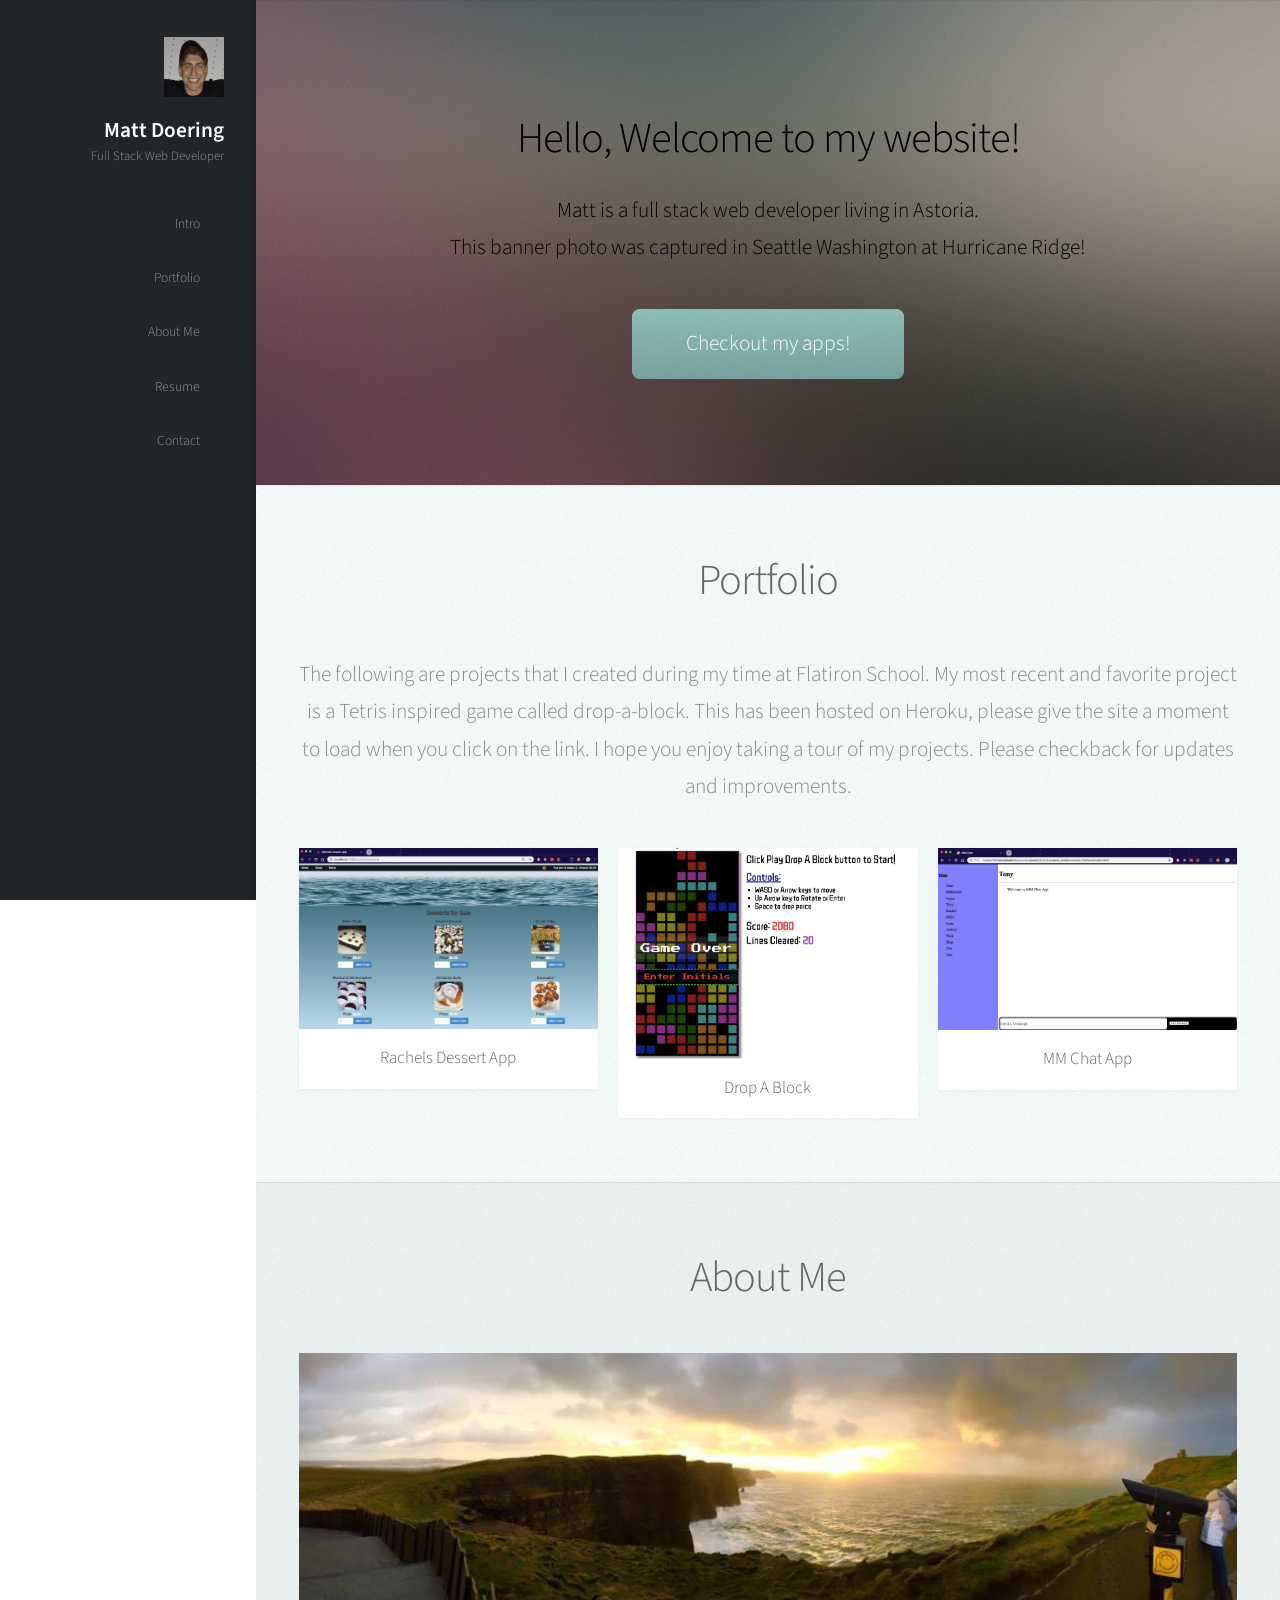
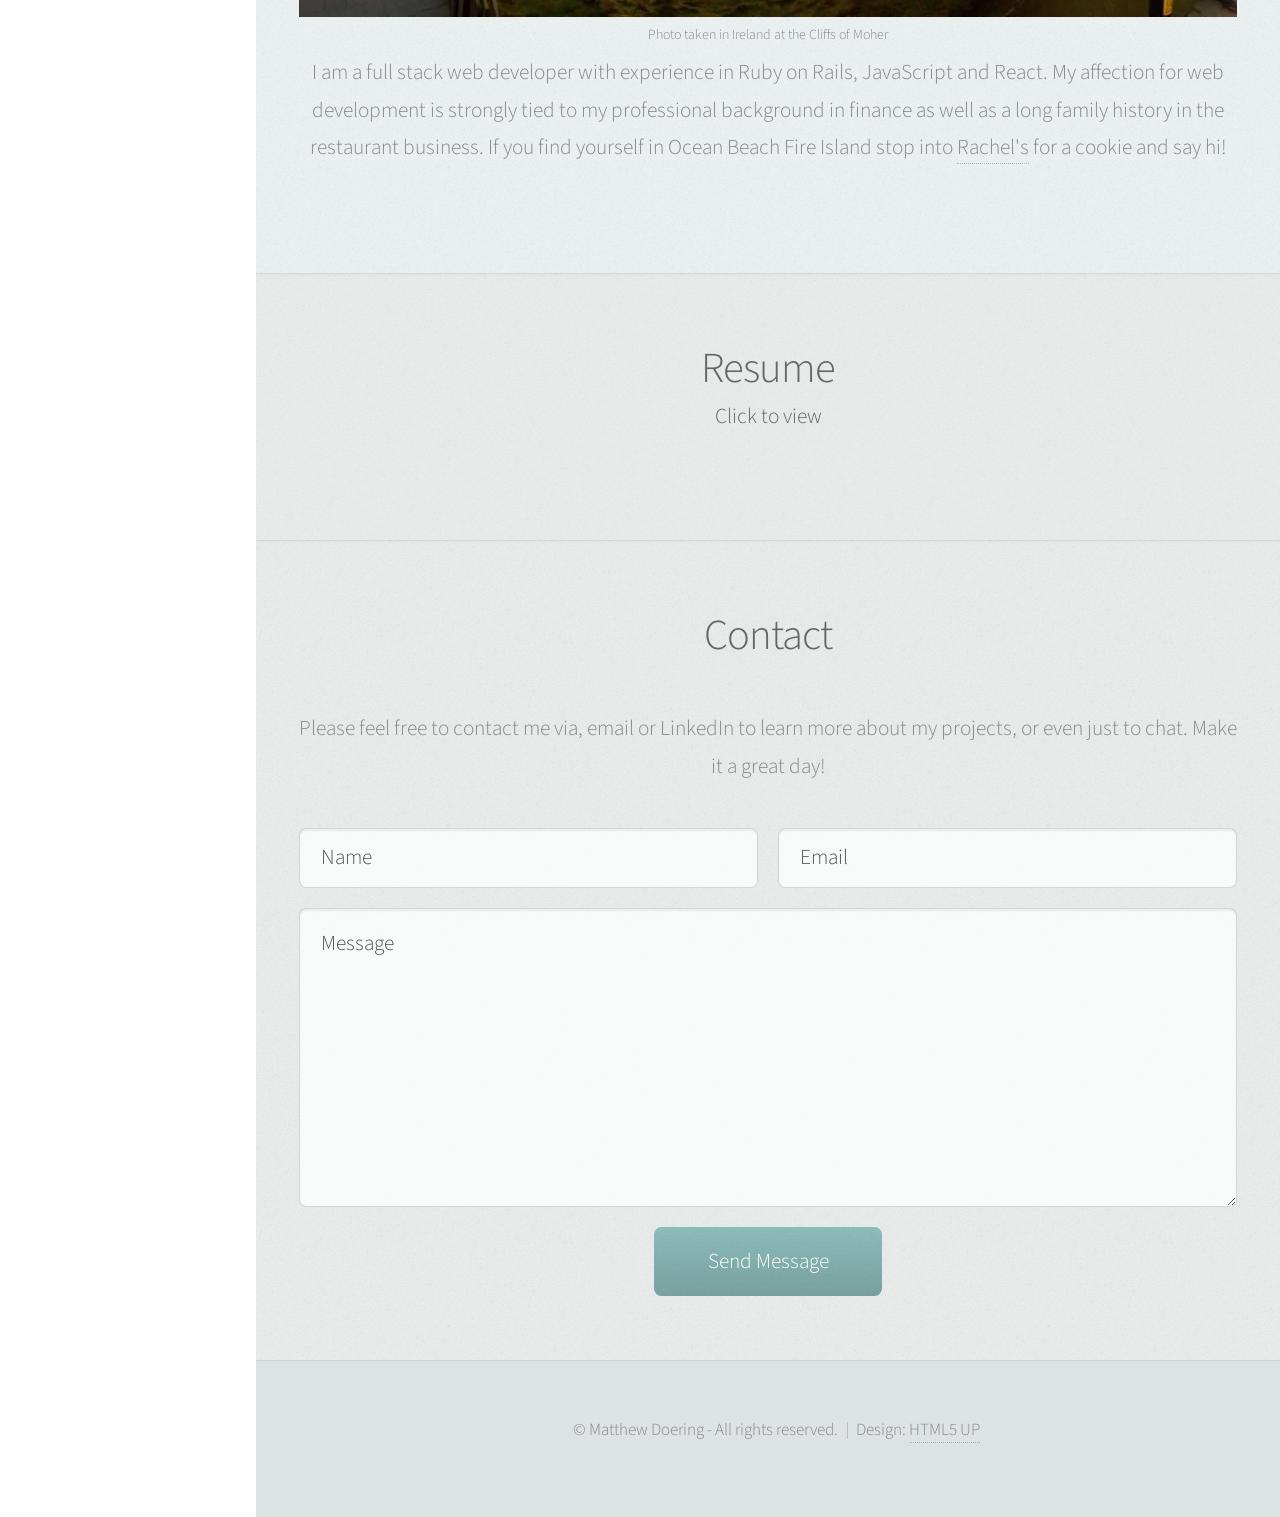
==== commit 93caadc8: "reduced size of banner photo to save space and allow picture to load faster" ====
--- a/index.html
+++ b/index.html
@@ -6,7 +6,7 @@
 -->
 <html>
 	<head>
-		<title>The Myth, the Man, the Legend...</title>
+		<title>Matt Doering | Full Stack Developer</title>
 		<meta charset="utf-8" />
 		<meta name="viewport" content="width=device-width, initial-scale=1, user-scalable=no" />
 		<link rel="stylesheet" href="assets/css/main.css" />
@@ -47,7 +47,7 @@
 							<li><a href="https://medium.com/@mattdoering86" target="_blank" class="icon fa-medium"><span class="label">Medium</span></a></li>
 							<li><a href="https://github.com/ablueplatypus" target="_blank" class="icon fa-github"><span class="label">Github</span></a></li>
 							<li><a href="https://www.instagram.com/ablueplatypus/?hl=en" target="_blank" class="icon fa-instagram"><span class="label">Instagram</span></a></li>
-							<li><a href="mattdoering86@gmail.com" class="icon fa-envelope"><span class="label">Email</span></a></li>
+							<li><a href="mailto:mattdoering86@gmail.com?subject= Hi Matt" class="icon fa-envelope"><span class="label">Email</span></a></li>
 						</ul>
 
 				</div>
@@ -63,8 +63,8 @@
 
 							<header>
 								<h2 class="alt">Hello, Welcome to my website!</h2>
-								<p>Matt is Full Stack Web Developer living in Astoria.<br />
-									This banner photo was captured in Seattle Washingtion at Hurricane Ridge!
+								<p>Matt is a full stack web developer living in Astoria.<br />
+									This banner photo was captured in Seattle Washington at Hurricane Ridge!
 								</p>
 							</header>
 
@@ -145,7 +145,7 @@
 								<h2>About Me</h2>
 							</header>
 							<a href="#" class="image featured"><img src="images/ireland_doering_cover.jpg" alt="Barcelona">Photo taken in Ireland at the Cliffs of Moher</a>
-							<p>I am Full stack web developer with experience in Ruby on Rails, JavaScript and React.
+							<p>I am a full stack web developer with experience in Ruby on Rails, JavaScript and React.
 								 My affection for web development is strongly tied to my professional background
 								 in finance as well as a long family history in the restaurant business.
 								 If you find yourself in Ocean Beach Fire Island stop into <a href="http://www.rachelsfireisland.com/">Rachel's</a> for a cookie and say hi!
@@ -159,6 +159,7 @@
 								<header>
 									<a href="matts_resume_2019.pdf">
 										<h2>Resume</h2>
+										<h5>Click to view</h5>
 									</a>
 								</header>
 							</div>
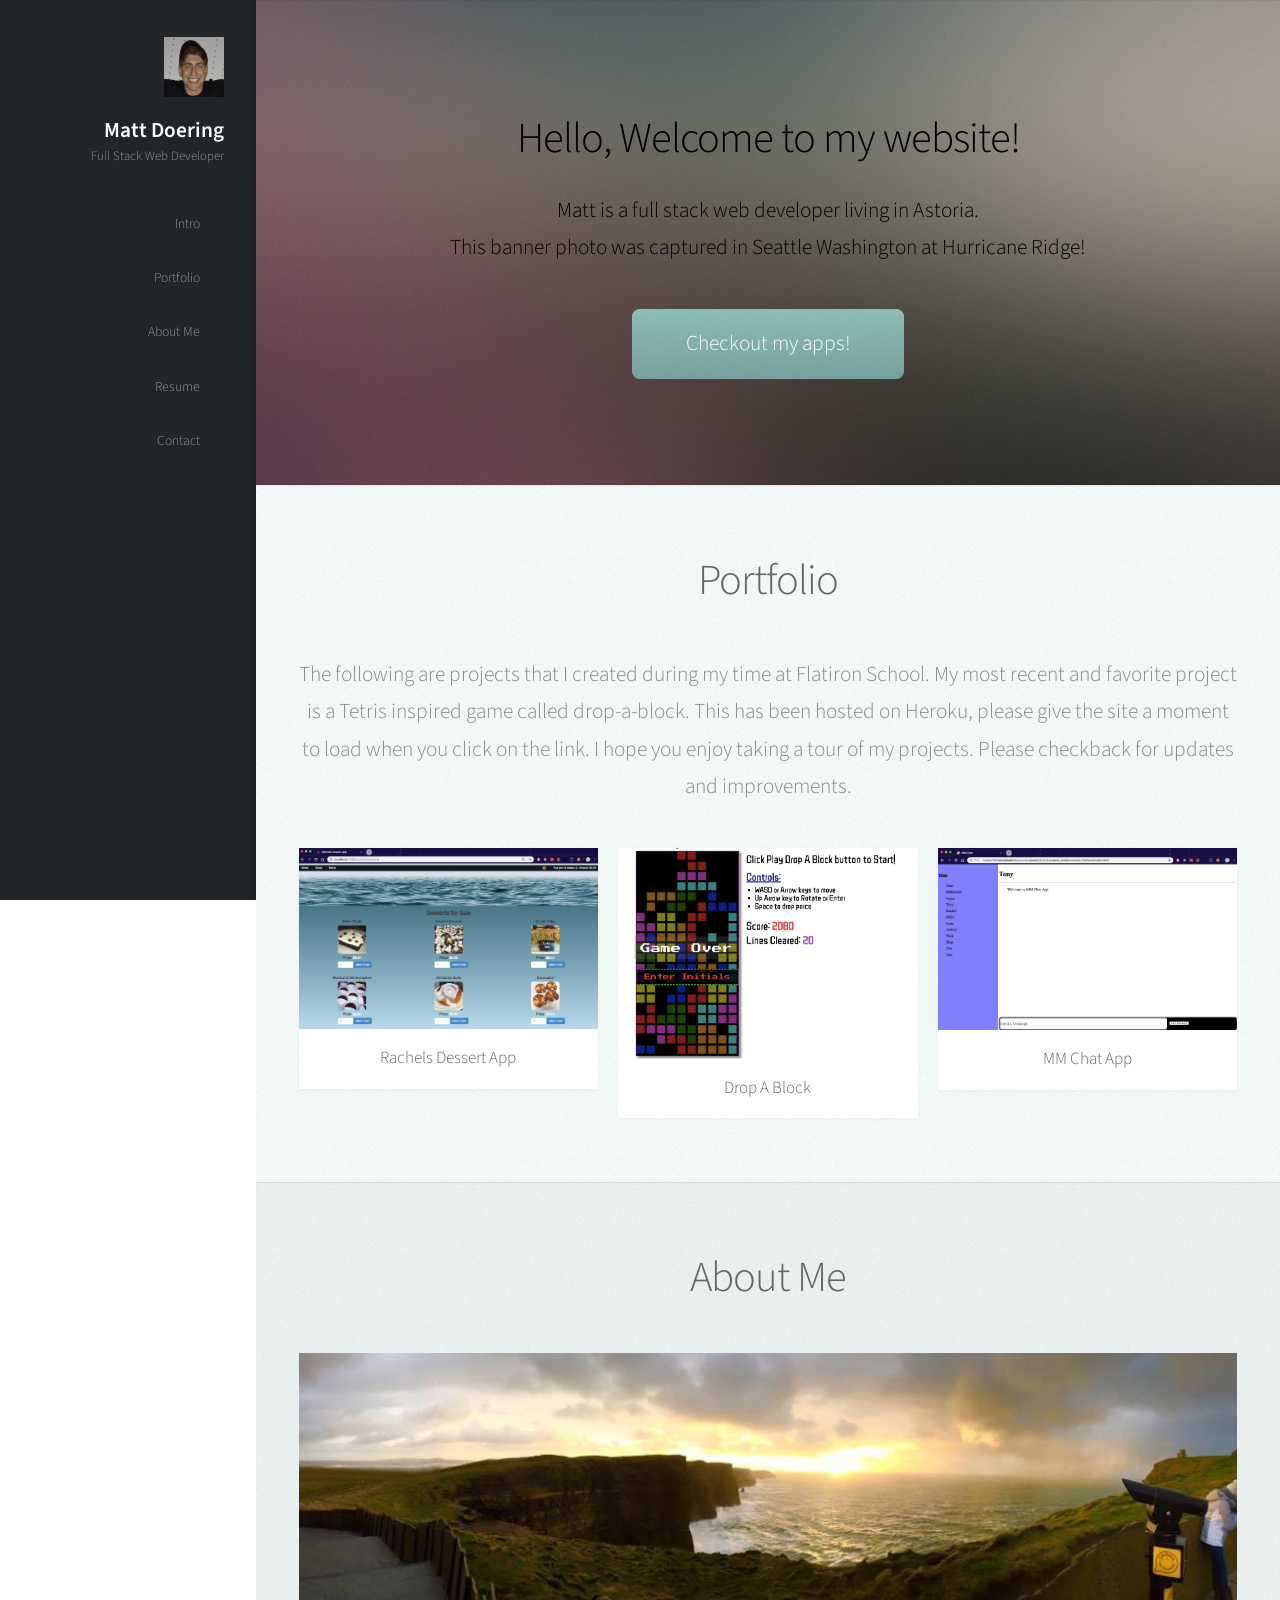
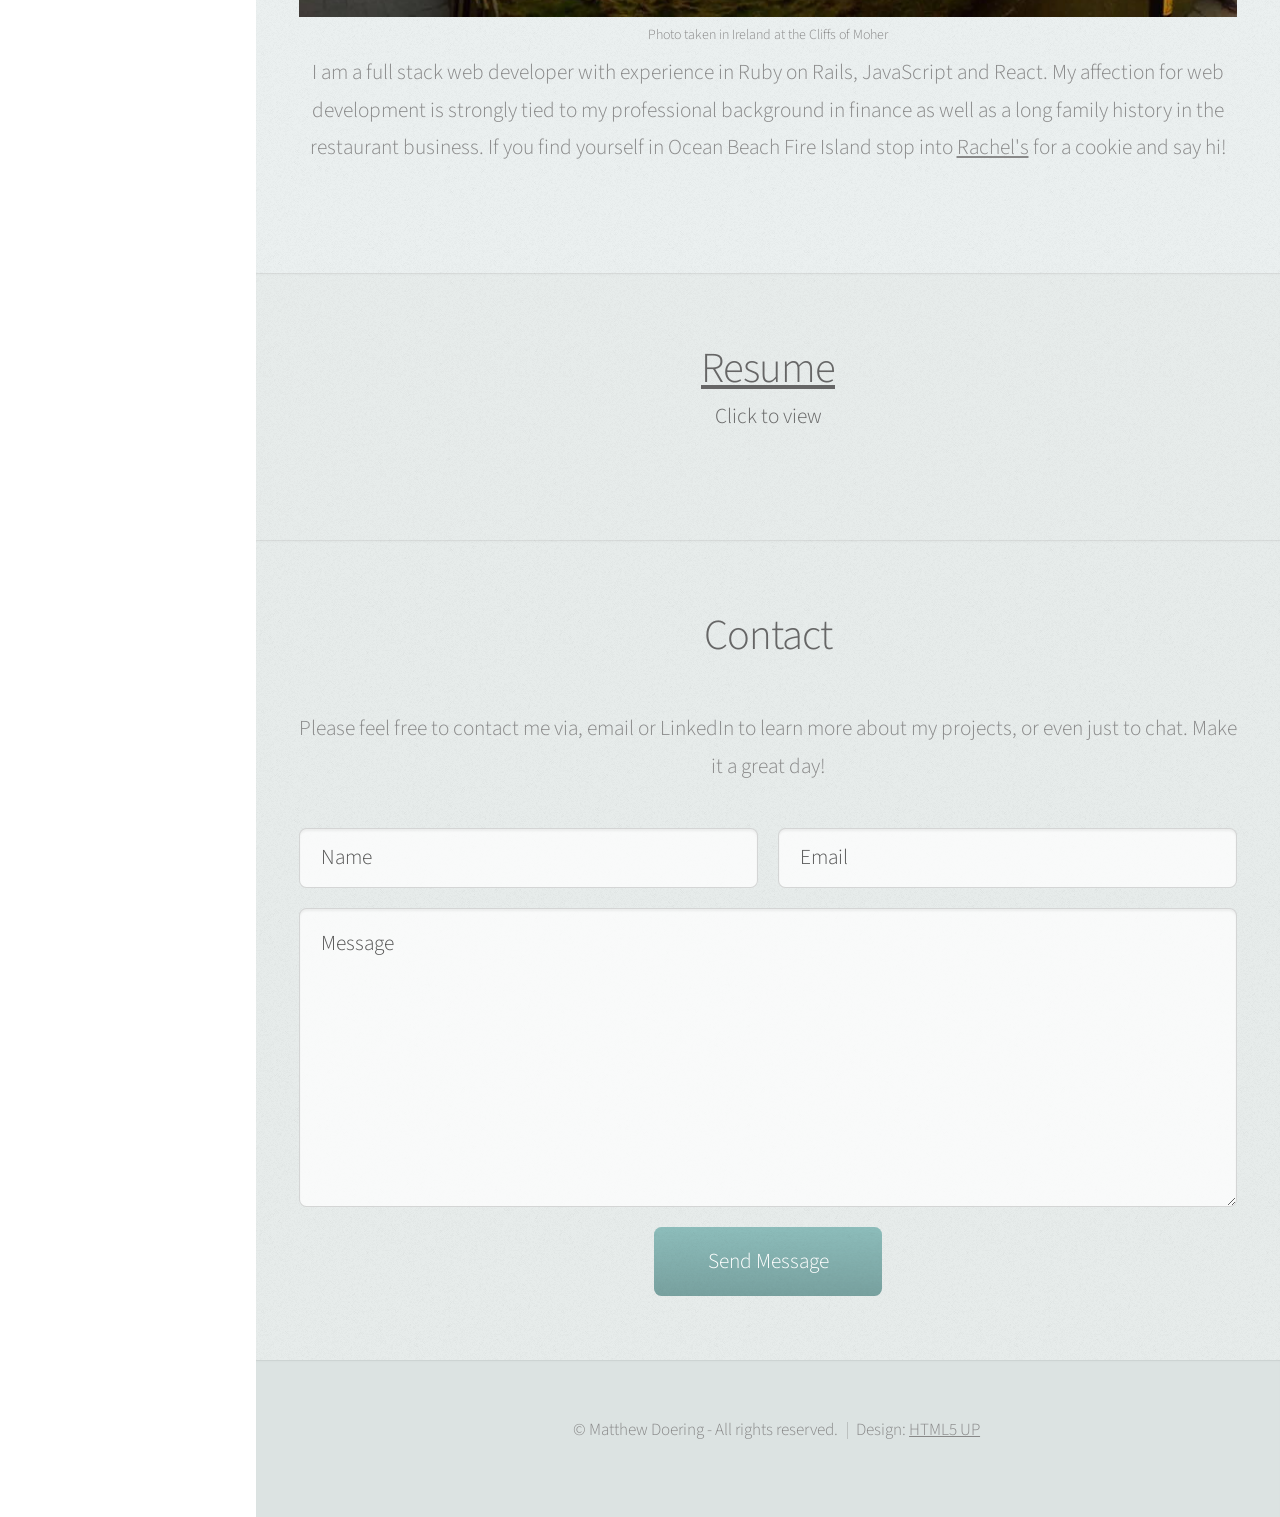
==== commit 88695815: "updated links" ====
--- a/index.html
+++ b/index.html
@@ -144,7 +144,7 @@
 							<header>
 								<h2>About Me</h2>
 							</header>
-							<a href="#" class="image featured"><img src="images/ireland_doering_cover.jpg" alt="Barcelona">Photo taken in Ireland at the Cliffs of Moher</a>
+							<a href="#" class="image featured"><img src="images/ireland_doering_cover.jpg" alt="A beautiful sunset with 400 foot cliffs above the Atlantic Ocean, located at the Cliffs of Moher in Ireland">Photo taken in Ireland at the Cliffs of Moher</a>
 							<p>I am a full stack web developer with experience in Ruby on Rails, JavaScript and React.
 								 My affection for web development is strongly tied to my professional background
 								 in finance as well as a long family history in the restaurant business.
@@ -154,13 +154,15 @@
 						</div>
 					</section>
 					<!-- Resume -->
-						<section id="resume" class = "four">
+						<section id="resume" class ="four">
 							<div class="container">
-								<header>
-									<a href="matts_resume_2019.pdf">
-										<h2>Resume</h2>
-										<h5>Click to view</h5>
+								<header id="reslink">
+									<h2>
+									<a href="matts_resume_2019.pdf" target="_blank">
+										Resume
 									</a>
+									</h2>
+									<h5>Click to view</h5>
 								</header>
 							</div>
 						</section>
@@ -178,7 +180,7 @@
 								Make it a great day!
 							</p>
 
-							<form method="post" action="#">
+							<form method="post" action="https://formspree.io/mattdoering86@gmail.com">
 								<div class="row">
 									<div class="col-6 col-12-mobile"><input type="text" name="name" placeholder="Name" /></div>
 									<div class="col-6 col-12-mobile"><input type="text" name="email" placeholder="Email" /></div>
--- a/assets/css/main.css
+++ b/assets/css/main.css
@@ -118,7 +118,7 @@
 
 	h1 a, h2 a, h3 a, h4 a, h5 a, h6 a {
 		color: inherit;
-		text-decoration: none;
+		text-decoration: underline;
 	}
 
 		h1 a strong, h2 a strong, h3 a strong, h4 a strong, h5 a strong, h6 a strong {
@@ -165,9 +165,9 @@
 	}
 
 	a {
-		text-decoration: none;
+		text-decoration: underline;
 		color: inherit;
-		border-bottom: dotted 1px rgba(128, 128, 128, 0.5);
+		/* border-bottom: dotted 1px rgba(128, 128, 128, 0.5); */
 		-moz-transition: color 0.35s ease-in-out, border-bottom-color 0.35s ease-in-out;
 		-webkit-transition: color 0.35s ease-in-out, border-bottom-color 0.35s ease-in-out;
 		-ms-transition: color 0.35s ease-in-out, border-bottom-color 0.35s ease-in-out;
@@ -1772,6 +1772,7 @@
 		}
 
 		.image.featured {
+			text-decoration: none;
 			display: block;
 			width: 100%;
 			/* margin: 0 0 2em 0; */
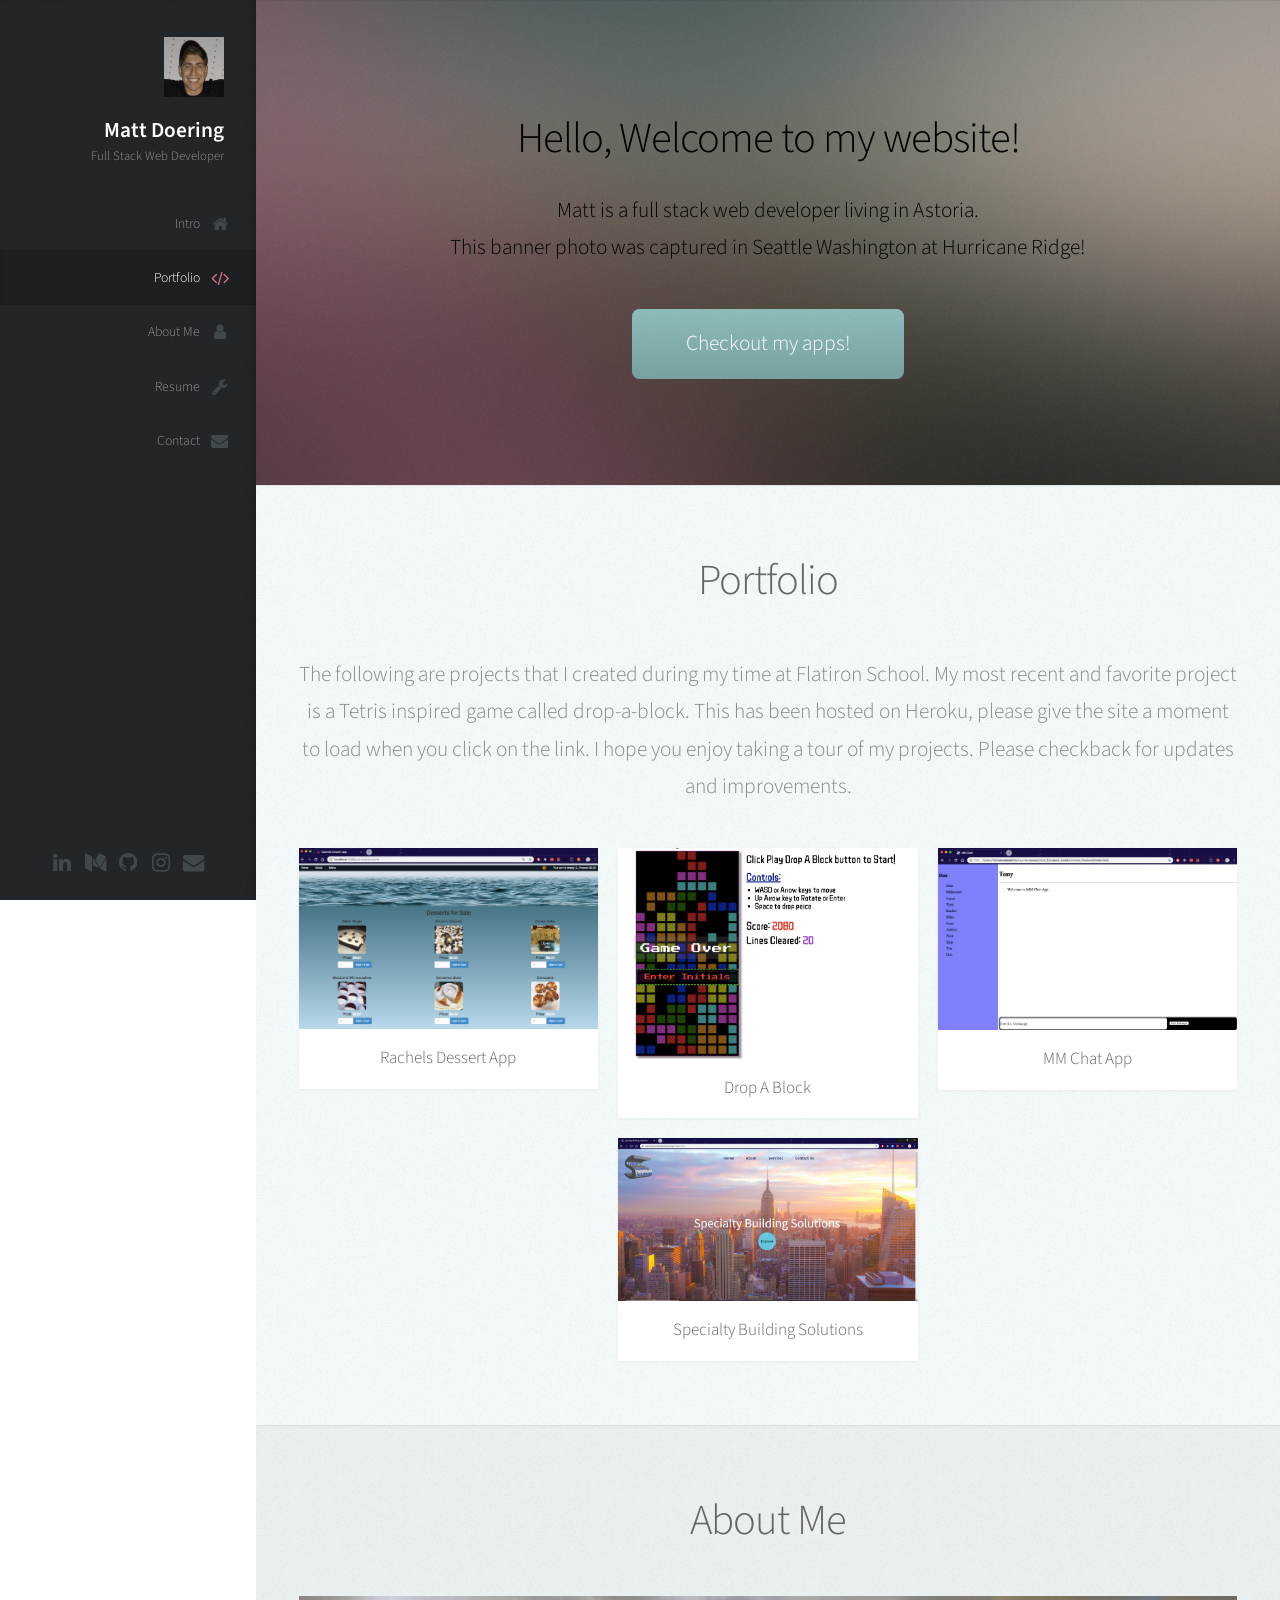
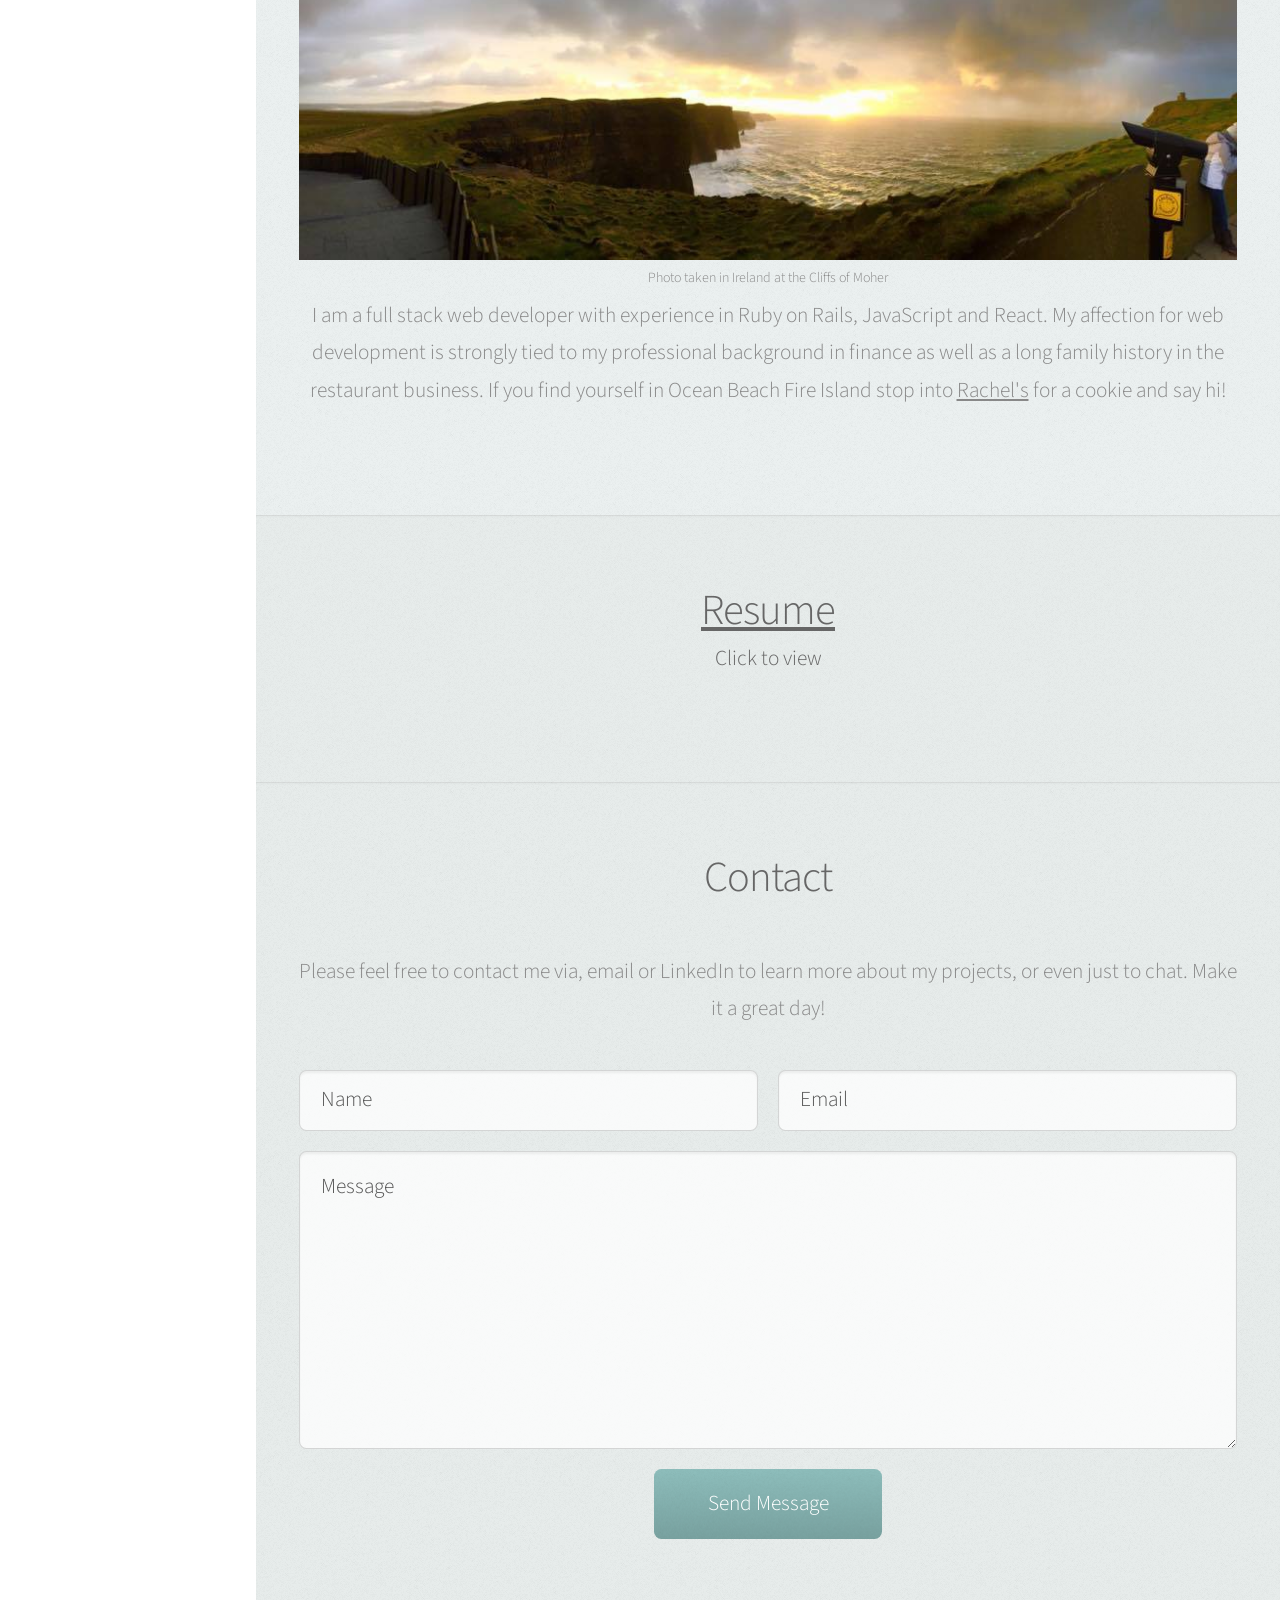
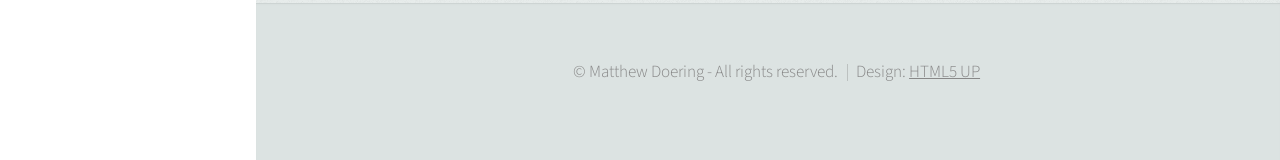
==== commit 97fd5625: "updated site to include specialty building solutions added new resume" ====
--- a/index.html
+++ b/index.html
@@ -111,12 +111,12 @@
 											<h3>Drop A Block</h3>
 										</header>
 									</article>
-									<!-- <article class="item">
-										<a href="#" class="image fit"><img src="images/pic05.jpg" alt="" /></a>
-										<header>
-											<h3>Natoque Vitae</h3>
-										</header>
-									</article> -->
+									<article class="item">
+										<a href="https://specialtybuildingsolutions.net/" target=_"blank" class="image fit"><img src="images/sbs_website.png" alt="" /></a>
+										<header>
+											<h3>Specialty Building Solutions</h3>
+										</header>
+									</article>
 								</div>
 								<div class="col-4 col-12-mobile">
 									<article class="item">
@@ -158,7 +158,7 @@
 							<div class="container">
 								<header id="reslink">
 									<h2>
-									<a href="matts_resume_2019.pdf" target="_blank">
+									<a href="matts_resume_2020.pdf" target="_blank">
 										Resume
 									</a>
 									</h2>
--- a/assets/css/main.css
+++ b/assets/css/main.css
@@ -1,2614 +1,2614 @@
-@import url("font-awesome.min.css");
-@import url("https://fonts.googleapis.com/css?family=Source+Sans+Pro:300,300italic,400,600");
-
-/*
-	Prologue by HTML5 UP
-	html5up.net | @ajlkn
-	Free for personal and commercial use under the CCA 3.0 license (html5up.net/license)
-*/
-
-html, body, div, span, applet, object,
-iframe, h1, h2, h3, h4, h5, h6, p, blockquote,
-pre, a, abbr, acronym, address, big, cite,
-code, del, dfn, em, img, ins, kbd, q, s, samp,
-small, strike, strong, sub, sup, tt, var, b,
-u, i, center, dl, dt, dd, ol, ul, li, fieldset,
-form, label, legend, table, caption, tbody,
-tfoot, thead, tr, th, td, article, aside,
-canvas, details, embed, figure, figcaption,
-footer, header, hgroup, menu, nav, output, ruby,
-section, summary, time, mark, audio, video {
-	margin: 0;
-	padding: 0;
-	border: 0;
-	font-size: 100%;
-	font: inherit;
-	vertical-align: baseline;}
-
-article, aside, details, figcaption, figure,
-footer, header, hgroup, menu, nav, section {
-	display: block;}
-
-body {
-	line-height: 1;
-}
-
-ol, ul {
-	list-style: none;
-}
-
-blockquote, q {
-	quotes: none;
-}
-
-	blockquote:before, blockquote:after, q:before, q:after {
-		content: '';
-		content: none;
-	}
-
-table {
-	border-collapse: collapse;
-	border-spacing: 0;
-}
-
-body {
-	-webkit-text-size-adjust: none;
-}
-
-mark {
-	background-color: transparent;
-	color: inherit;
-}
-
-input::-moz-focus-inner {
-	border: 0;
-	padding: 0;
-}
-
-input, select, textarea {
-	-moz-appearance: none;
-	-webkit-appearance: none;
-	-ms-appearance: none;
-	appearance: none;
-}
-
-/* Basic */
-
-	html {
-		box-sizing: border-box;
-	}
-
-	*, *:before, *:after {
-		box-sizing: inherit;
-	}
-
-	body {
-		background: #fff;
-		font-family: 'Source Sans Pro', sans-serif;
-		font-size: 19pt;
-		font-weight: 300;
-		line-height: 1.75em;
-		color: #888;
-	}
-
-		body.is-preload *, body.is-preload *:before, body.is-preload *:after {
-			-moz-animation: none !important;
-			-webkit-animation: none !important;
-			-ms-animation: none !important;
-			animation: none !important;
-			-moz-transition: none !important;
-			-webkit-transition: none !important;
-			-ms-transition: none !important;
-			transition: none !important;
-		}
-
-	input, textarea, select {
-		font-family: 'Source Sans Pro', sans-serif;
-		font-size: 19pt;
-		font-weight: 300;
-		line-height: 1.75em;
-		color: #888;
-	}
-
-	h1, h2, h3, h4, h5, h6 {
-		font-weight: 300;
-		color: #666;
-		line-height: 1.5em;
-	}
-
-	h1 a, h2 a, h3 a, h4 a, h5 a, h6 a {
-		color: inherit;
-		text-decoration: underline;
-	}
-
-		h1 a strong, h2 a strong, h3 a strong, h4 a strong, h5 a strong, h6 a strong {
-			color: #333;
-		}
-
-	h2 {
-		font-size: 2em;
-		letter-spacing: -1px;
-	}
-
-		h2.alt {
-			color: #000;
-		}
-
-			h2.alt strong {
-				color: #666;
-			}
-
-	h3 {
-		font-size: 1.5em;
-	}
-
-	header {
-		margin: 0 0 2em 0;
-	}
-
-		header > p {
-			margin: 1em 0 0 0;
-			color: #000;
-		}
-
-	footer {
-		margin: 2em 0 0 0;
-	}
-
-	strong, b {
-		font-weight: 300;
-		color: #666;
-	}
-
-	em, i {
-		font-style: italic;
-	}
-
-	a {
-		text-decoration: underline;
-		color: inherit;
-		/* border-bottom: dotted 1px rgba(128, 128, 128, 0.5); */
-		-moz-transition: color 0.35s ease-in-out, border-bottom-color 0.35s ease-in-out;
-		-webkit-transition: color 0.35s ease-in-out, border-bottom-color 0.35s ease-in-out;
-		-ms-transition: color 0.35s ease-in-out, border-bottom-color 0.35s ease-in-out;
-		transition: color 0.35s ease-in-out, border-bottom-color 0.35s ease-in-out;
-		outline: 0;
-	}
-
-		a:hover {
-			color: #E27689;
-			border-bottom-color: rgba(255, 255, 255, 0);
-		}
-
-	sub {
-		position: relative;
-		top: 0.5em;
-		font-size: 0.8em;
-	}
-
-	sup {
-		position: relative;
-		top: -0.5em;
-		font-size: 0.8em;
-	}
-
-	hr {
-		border: 0;
-		border-top: solid 1px #ddd;
-	}
-
-	blockquote {
-		border-left: solid 0.5em #ddd;
-		padding: 1em 0 1em 2em;
-		font-style: italic;
-	}
-
-	p, ul, ol, dl, table {
-		margin-bottom: 2em;
-	}
-
-	br.clear {
-		clear: both;
-	}
-
-/* Container */
-
-	.container {
-		margin: 0 auto;
-		max-width: 100%;
-		width: 1400px;
-	}
-
-		@media screen and (min-width: 961px) and (max-width: 1880px) {
-
-			.container {
-				width: 1200px;
-			}
-
-		}
-
-		@media screen and (min-width: 961px) and (max-width: 1620px) {
-
-			.container {
-				width: 960px;
-			}
-
-		}
-
-		@media screen and (min-width: 961px) and (max-width: 1320px) {
-
-			.container {
-				width: 100%;
-			}
-
-		}
-
-		@media screen and (max-width: 960px) {
-
-			.container {
-				width: 100%;
-			}
-
-		}
-
-		@media screen and (max-width: 736px) {
-
-			.container {
-				width: 100%;
-			}
-
-		}
-
-/* Row */
-
-	.row {
-		display: flex;
-		flex-wrap: wrap;
-		box-sizing: border-box;
-		align-items: stretch;
-	}
-
-		.row > * {
-			box-sizing: border-box;
-		}
-
-		.row.gtr-uniform > * > :last-child {
-			margin-bottom: 0;
-		}
-
-		.row.aln-left {
-			justify-content: flex-start;
-		}
-
-		.row.aln-center {
-			justify-content: center;
-		}
-
-		.row.aln-right {
-			justify-content: flex-end;
-		}
-
-		.row.aln-top {
-			align-items: flex-start;
-		}
-
-		.row.aln-middle {
-			align-items: center;
-		}
-
-		.row.aln-bottom {
-			align-items: flex-end;
-		}
-
-		.row > .imp {
-			order: -1;
-		}
-
-		.row > .col-1 {
-			width: 8.3333333333%;
-		}
-
-		.row > .off-1 {
-			margin-left: 8.3333333333%;
-		}
-
-		.row > .col-2 {
-			width: 16.6666666667%;
-		}
-
-		.row > .off-2 {
-			margin-left: 16.6666666667%;
-		}
-
-		.row > .col-3 {
-			width: 25%;
-		}
-
-		.row > .off-3 {
-			margin-left: 25%;
-		}
-
-		.row > .col-4 {
-			width: 33.3333333333%;
-		}
-
-		.row > .off-4 {
-			margin-left: 33.3333333333%;
-		}
-
-		.row > .col-5 {
-			width: 41.6666666667%;
-		}
-
-		.row > .off-5 {
-			margin-left: 41.6666666667%;
-		}
-
-		.row > .col-6 {
-			width: 50%;
-		}
-
-		.row > .off-6 {
-			margin-left: 50%;
-		}
-
-		.row > .col-7 {
-			width: 58.3333333333%;
-		}
-
-		.row > .off-7 {
-			margin-left: 58.3333333333%;
-		}
-
-		.row > .col-8 {
-			width: 66.6666666667%;
-		}
-
-		.row > .off-8 {
-			margin-left: 66.6666666667%;
-		}
-
-		.row > .col-9 {
-			width: 75%;
-		}
-
-		.row > .off-9 {
-			margin-left: 75%;
-		}
-
-		.row > .col-10 {
-			width: 83.3333333333%;
-		}
-
-		.row > .off-10 {
-			margin-left: 83.3333333333%;
-		}
-
-		.row > .col-11 {
-			width: 91.6666666667%;
-		}
-
-		.row > .off-11 {
-			margin-left: 91.6666666667%;
-		}
-
-		.row > .col-12 {
-			width: 100%;
-		}
-
-		.row > .off-12 {
-			margin-left: 100%;
-		}
-
-		.row.gtr-0 {
-			margin-top: 0px;
-			margin-left: 0px;
-		}
-
-			.row.gtr-0 > * {
-				padding: 0px 0 0 0px;
-			}
-
-			.row.gtr-0.gtr-uniform {
-				margin-top: 0px;
-			}
-
-				.row.gtr-0.gtr-uniform > * {
-					padding-top: 0px;
-				}
-
-		.row.gtr-25 {
-			margin-top: -10px;
-			margin-left: -10px;
-		}
-
-			.row.gtr-25 > * {
-				padding: 10px 0 0 10px;
-			}
-
-			.row.gtr-25.gtr-uniform {
-				margin-top: -10px;
-			}
-
-				.row.gtr-25.gtr-uniform > * {
-					padding-top: 10px;
-				}
-
-		.row.gtr-50 {
-			margin-top: -20px;
-			margin-left: -20px;
-		}
-
-			.row.gtr-50 > * {
-				padding: 20px 0 0 20px;
-			}
-
-			.row.gtr-50.gtr-uniform {
-				margin-top: -20px;
-			}
-
-				.row.gtr-50.gtr-uniform > * {
-					padding-top: 20px;
-				}
-
-		.row {
-			margin-top: -40px;
-			margin-left: -40px;
-		}
-
-			.row > * {
-				padding: 40px 0 0 40px;
-			}
-
-			.row.gtr-uniform {
-				margin-top: -40px;
-			}
-
-				.row.gtr-uniform > * {
-					padding-top: 40px;
-				}
-
-		.row.gtr-150 {
-			margin-top: -60px;
-			margin-left: -60px;
-		}
-
-			.row.gtr-150 > * {
-				padding: 60px 0 0 60px;
-			}
-
-			.row.gtr-150.gtr-uniform {
-				margin-top: -60px;
-			}
-
-				.row.gtr-150.gtr-uniform > * {
-					padding-top: 60px;
-				}
-
-		.row.gtr-200 {
-			margin-top: -80px;
-			margin-left: -80px;
-		}
-
-			.row.gtr-200 > * {
-				padding: 80px 0 0 80px;
-			}
-
-			.row.gtr-200.gtr-uniform {
-				margin-top: -80px;
-			}
-
-				.row.gtr-200.gtr-uniform > * {
-					padding-top: 80px;
-				}
-
-		@media screen and (min-width: 961px) and (max-width: 1880px) {
-
-			.row {
-				display: flex;
-				flex-wrap: wrap;
-				box-sizing: border-box;
-				align-items: stretch;
-			}
-
-				.row > * {
-					box-sizing: border-box;
-				}
-
-				.row.gtr-uniform > * > :last-child {
-					margin-bottom: 0;
-				}
-
-				.row.aln-left {
-					justify-content: flex-start;
-				}
-
-				.row.aln-center {
-					justify-content: center;
-				}
-
-				.row.aln-right {
-					justify-content: flex-end;
-				}
-
-				.row.aln-top {
-					align-items: flex-start;
-				}
-
-				.row.aln-middle {
-					align-items: center;
-				}
-
-				.row.aln-bottom {
-					align-items: flex-end;
-				}
-
-				.row > .imp-wide {
-					order: -1;
-				}
-
-				.row > .col-1-wide {
-					width: 8.3333333333%;
-				}
-
-				.row > .off-1-wide {
-					margin-left: 8.3333333333%;
-				}
-
-				.row > .col-2-wide {
-					width: 16.6666666667%;
-				}
-
-				.row > .off-2-wide {
-					margin-left: 16.6666666667%;
-				}
-
-				.row > .col-3-wide {
-					width: 25%;
-				}
-
-				.row > .off-3-wide {
-					margin-left: 25%;
-				}
-
-				.row > .col-4-wide {
-					width: 33.3333333333%;
-				}
-
-				.row > .off-4-wide {
-					margin-left: 33.3333333333%;
-				}
-
-				.row > .col-5-wide {
-					width: 41.6666666667%;
-				}
-
-				.row > .off-5-wide {
-					margin-left: 41.6666666667%;
-				}
-
-				.row > .col-6-wide {
-					width: 50%;
-				}
-
-				.row > .off-6-wide {
-					margin-left: 50%;
-				}
-
-				.row > .col-7-wide {
-					width: 58.3333333333%;
-				}
-
-				.row > .off-7-wide {
-					margin-left: 58.3333333333%;
-				}
-
-				.row > .col-8-wide {
-					width: 66.6666666667%;
-				}
-
-				.row > .off-8-wide {
-					margin-left: 66.6666666667%;
-				}
-
-				.row > .col-9-wide {
-					width: 75%;
-				}
-
-				.row > .off-9-wide {
-					margin-left: 75%;
-				}
-
-				.row > .col-10-wide {
-					width: 83.3333333333%;
-				}
-
-				.row > .off-10-wide {
-					margin-left: 83.3333333333%;
-				}
-
-				.row > .col-11-wide {
-					width: 91.6666666667%;
-				}
-
-				.row > .off-11-wide {
-					margin-left: 91.6666666667%;
-				}
-
-				.row > .col-12-wide {
-					width: 100%;
-				}
-
-				.row > .off-12-wide {
-					margin-left: 100%;
-				}
-
-				.row.gtr-0 {
-					margin-top: 0px;
-					margin-left: 0px;
-				}
-
-					.row.gtr-0 > * {
-						padding: 0px 0 0 0px;
-					}
-
-					.row.gtr-0.gtr-uniform {
-						margin-top: 0px;
-					}
-
-						.row.gtr-0.gtr-uniform > * {
-							padding-top: 0px;
-						}
-
-				.row.gtr-25 {
-					margin-top: -10px;
-					margin-left: -10px;
-				}
-
-					.row.gtr-25 > * {
-						padding: 10px 0 0 10px;
-					}
-
-					.row.gtr-25.gtr-uniform {
-						margin-top: -10px;
-					}
-
-						.row.gtr-25.gtr-uniform > * {
-							padding-top: 10px;
-						}
-
-				.row.gtr-50 {
-					margin-top: -20px;
-					margin-left: -20px;
-				}
-
-					.row.gtr-50 > * {
-						padding: 20px 0 0 20px;
-					}
-
-					.row.gtr-50.gtr-uniform {
-						margin-top: -20px;
-					}
-
-						.row.gtr-50.gtr-uniform > * {
-							padding-top: 20px;
-						}
-
-				.row {
-					margin-top: -40px;
-					margin-left: -40px;
-				}
-
-					.row > * {
-						padding: 40px 0 0 40px;
-					}
-
-					.row.gtr-uniform {
-						margin-top: -40px;
-					}
-
-						.row.gtr-uniform > * {
-							padding-top: 40px;
-						}
-
-				.row.gtr-150 {
-					margin-top: -60px;
-					margin-left: -60px;
-				}
-
-					.row.gtr-150 > * {
-						padding: 60px 0 0 60px;
-					}
-
-					.row.gtr-150.gtr-uniform {
-						margin-top: -60px;
-					}
-
-						.row.gtr-150.gtr-uniform > * {
-							padding-top: 60px;
-						}
-
-				.row.gtr-200 {
-					margin-top: -80px;
-					margin-left: -80px;
-				}
-
-					.row.gtr-200 > * {
-						padding: 80px 0 0 80px;
-					}
-
-					.row.gtr-200.gtr-uniform {
-						margin-top: -80px;
-					}
-
-						.row.gtr-200.gtr-uniform > * {
-							padding-top: 80px;
-						}
-
-		}
-
-		@media screen and (min-width: 961px) and (max-width: 1620px) {
-
-			.row {
-				display: flex;
-				flex-wrap: wrap;
-				box-sizing: border-box;
-				align-items: stretch;
-			}
-
-				.row > * {
-					box-sizing: border-box;
-				}
-
-				.row.gtr-uniform > * > :last-child {
-					margin-bottom: 0;
-				}
-
-				.row.aln-left {
-					justify-content: flex-start;
-				}
-
-				.row.aln-center {
-					justify-content: center;
-				}
-
-				.row.aln-right {
-					justify-content: flex-end;
-				}
-
-				.row.aln-top {
-					align-items: flex-start;
-				}
-
-				.row.aln-middle {
-					align-items: center;
-				}
-
-				.row.aln-bottom {
-					align-items: flex-end;
-				}
-
-				.row > .imp-normal {
-					order: -1;
-				}
-
-				.row > .col-1-normal {
-					width: 8.3333333333%;
-				}
-
-				.row > .off-1-normal {
-					margin-left: 8.3333333333%;
-				}
-
-				.row > .col-2-normal {
-					width: 16.6666666667%;
-				}
-
-				.row > .off-2-normal {
-					margin-left: 16.6666666667%;
-				}
-
-				.row > .col-3-normal {
-					width: 25%;
-				}
-
-				.row > .off-3-normal {
-					margin-left: 25%;
-				}
-
-				.row > .col-4-normal {
-					width: 33.3333333333%;
-				}
-
-				.row > .off-4-normal {
-					margin-left: 33.3333333333%;
-				}
-
-				.row > .col-5-normal {
-					width: 41.6666666667%;
-				}
-
-				.row > .off-5-normal {
-					margin-left: 41.6666666667%;
-				}
-
-				.row > .col-6-normal {
-					width: 50%;
-				}
-
-				.row > .off-6-normal {
-					margin-left: 50%;
-				}
-
-				.row > .col-7-normal {
-					width: 58.3333333333%;
-				}
-
-				.row > .off-7-normal {
-					margin-left: 58.3333333333%;
-				}
-
-				.row > .col-8-normal {
-					width: 66.6666666667%;
-				}
-
-				.row > .off-8-normal {
-					margin-left: 66.6666666667%;
-				}
-
-				.row > .col-9-normal {
-					width: 75%;
-				}
-
-				.row > .off-9-normal {
-					margin-left: 75%;
-				}
-
-				.row > .col-10-normal {
-					width: 83.3333333333%;
-				}
-
-				.row > .off-10-normal {
-					margin-left: 83.3333333333%;
-				}
-
-				.row > .col-11-normal {
-					width: 91.6666666667%;
-				}
-
-				.row > .off-11-normal {
-					margin-left: 91.6666666667%;
-				}
-
-				.row > .col-12-normal {
-					width: 100%;
-				}
-
-				.row > .off-12-normal {
-					margin-left: 100%;
-				}
-
-				.row.gtr-0 {
-					margin-top: 0px;
-					margin-left: 0px;
-				}
-
-					.row.gtr-0 > * {
-						padding: 0px 0 0 0px;
-					}
-
-					.row.gtr-0.gtr-uniform {
-						margin-top: 0px;
-					}
-
-						.row.gtr-0.gtr-uniform > * {
-							padding-top: 0px;
-						}
-
-				.row.gtr-25 {
-					margin-top: -10px;
-					margin-left: -10px;
-				}
-
-					.row.gtr-25 > * {
-						padding: 10px 0 0 10px;
-					}
-
-					.row.gtr-25.gtr-uniform {
-						margin-top: -10px;
-					}
-
-						.row.gtr-25.gtr-uniform > * {
-							padding-top: 10px;
-						}
-
-				.row.gtr-50 {
-					margin-top: -20px;
-					margin-left: -20px;
-				}
-
-					.row.gtr-50 > * {
-						padding: 20px 0 0 20px;
-					}
-
-					.row.gtr-50.gtr-uniform {
-						margin-top: -20px;
-					}
-
-						.row.gtr-50.gtr-uniform > * {
-							padding-top: 20px;
-						}
-
-				.row {
-					margin-top: -40px;
-					margin-left: -40px;
-				}
-
-					.row > * {
-						padding: 40px 0 0 40px;
-					}
-
-					.row.gtr-uniform {
-						margin-top: -40px;
-					}
-
-						.row.gtr-uniform > * {
-							padding-top: 40px;
-						}
-
-				.row.gtr-150 {
-					margin-top: -60px;
-					margin-left: -60px;
-				}
-
-					.row.gtr-150 > * {
-						padding: 60px 0 0 60px;
-					}
-
-					.row.gtr-150.gtr-uniform {
-						margin-top: -60px;
-					}
-
-						.row.gtr-150.gtr-uniform > * {
-							padding-top: 60px;
-						}
-
-				.row.gtr-200 {
-					margin-top: -80px;
-					margin-left: -80px;
-				}
-
-					.row.gtr-200 > * {
-						padding: 80px 0 0 80px;
-					}
-
-					.row.gtr-200.gtr-uniform {
-						margin-top: -80px;
-					}
-
-						.row.gtr-200.gtr-uniform > * {
-							padding-top: 80px;
-						}
-
-		}
-
-		@media screen and (min-width: 961px) and (max-width: 1320px) {
-
-			.row {
-				display: flex;
-				flex-wrap: wrap;
-				box-sizing: border-box;
-				align-items: stretch;
-			}
-
-				.row > * {
-					box-sizing: border-box;
-				}
-
-				.row.gtr-uniform > * > :last-child {
-					margin-bottom: 0;
-				}
-
-				.row.aln-left {
-					justify-content: flex-start;
-				}
-
-				.row.aln-center {
-					justify-content: center;
-				}
-
-				.row.aln-right {
-					justify-content: flex-end;
-				}
-
-				.row.aln-top {
-					align-items: flex-start;
-				}
-
-				.row.aln-middle {
-					align-items: center;
-				}
-
-				.row.aln-bottom {
-					align-items: flex-end;
-				}
-
-				.row > .imp-narrow {
-					order: -1;
-				}
-
-				.row > .col-1-narrow {
-					width: 8.3333333333%;
-				}
-
-				.row > .off-1-narrow {
-					margin-left: 8.3333333333%;
-				}
-
-				.row > .col-2-narrow {
-					width: 16.6666666667%;
-				}
-
-				.row > .off-2-narrow {
-					margin-left: 16.6666666667%;
-				}
-
-				.row > .col-3-narrow {
-					width: 25%;
-				}
-
-				.row > .off-3-narrow {
-					margin-left: 25%;
-				}
-
-				.row > .col-4-narrow {
-					width: 33.3333333333%;
-				}
-
-				.row > .off-4-narrow {
-					margin-left: 33.3333333333%;
-				}
-
-				.row > .col-5-narrow {
-					width: 41.6666666667%;
-				}
-
-				.row > .off-5-narrow {
-					margin-left: 41.6666666667%;
-				}
-
-				.row > .col-6-narrow {
-					width: 50%;
-				}
-
-				.row > .off-6-narrow {
-					margin-left: 50%;
-				}
-
-				.row > .col-7-narrow {
-					width: 58.3333333333%;
-				}
-
-				.row > .off-7-narrow {
-					margin-left: 58.3333333333%;
-				}
-
-				.row > .col-8-narrow {
-					width: 66.6666666667%;
-				}
-
-				.row > .off-8-narrow {
-					margin-left: 66.6666666667%;
-				}
-
-				.row > .col-9-narrow {
-					width: 75%;
-				}
-
-				.row > .off-9-narrow {
-					margin-left: 75%;
-				}
-
-				.row > .col-10-narrow {
-					width: 83.3333333333%;
-				}
-
-				.row > .off-10-narrow {
-					margin-left: 83.3333333333%;
-				}
-
-				.row > .col-11-narrow {
-					width: 91.6666666667%;
-				}
-
-				.row > .off-11-narrow {
-					margin-left: 91.6666666667%;
-				}
-
-				.row > .col-12-narrow {
-					width: 100%;
-				}
-
-				.row > .off-12-narrow {
-					margin-left: 100%;
-				}
-
-				.row.gtr-0 {
-					margin-top: 0px;
-					margin-left: 0px;
-				}
-
-					.row.gtr-0 > * {
-						padding: 0px 0 0 0px;
-					}
-
-					.row.gtr-0.gtr-uniform {
-						margin-top: 0px;
-					}
-
-						.row.gtr-0.gtr-uniform > * {
-							padding-top: 0px;
-						}
-
-				.row.gtr-25 {
-					margin-top: -5px;
-					margin-left: -5px;
-				}
-
-					.row.gtr-25 > * {
-						padding: 5px 0 0 5px;
-					}
-
-					.row.gtr-25.gtr-uniform {
-						margin-top: -5px;
-					}
-
-						.row.gtr-25.gtr-uniform > * {
-							padding-top: 5px;
-						}
-
-				.row.gtr-50 {
-					margin-top: -10px;
-					margin-left: -10px;
-				}
-
-					.row.gtr-50 > * {
-						padding: 10px 0 0 10px;
-					}
-
-					.row.gtr-50.gtr-uniform {
-						margin-top: -10px;
-					}
-
-						.row.gtr-50.gtr-uniform > * {
-							padding-top: 10px;
-						}
-
-				.row {
-					margin-top: -20px;
-					margin-left: -20px;
-				}
-
-					.row > * {
-						padding: 20px 0 0 20px;
-					}
-
-					.row.gtr-uniform {
-						margin-top: -20px;
-					}
-
-						.row.gtr-uniform > * {
-							padding-top: 20px;
-						}
-
-				.row.gtr-150 {
-					margin-top: -30px;
-					margin-left: -30px;
-				}
-
-					.row.gtr-150 > * {
-						padding: 30px 0 0 30px;
-					}
-
-					.row.gtr-150.gtr-uniform {
-						margin-top: -30px;
-					}
-
-						.row.gtr-150.gtr-uniform > * {
-							padding-top: 30px;
-						}
-
-				.row.gtr-200 {
-					margin-top: -40px;
-					margin-left: -40px;
-				}
-
-					.row.gtr-200 > * {
-						padding: 40px 0 0 40px;
-					}
-
-					.row.gtr-200.gtr-uniform {
-						margin-top: -40px;
-					}
-
-						.row.gtr-200.gtr-uniform > * {
-							padding-top: 40px;
-						}
-
-		}
-
-		@media screen and (max-width: 960px) {
-
-			.row {
-				display: flex;
-				flex-wrap: wrap;
-				box-sizing: border-box;
-				align-items: stretch;
-			}
-
-				.row > * {
-					box-sizing: border-box;
-				}
-
-				.row.gtr-uniform > * > :last-child {
-					margin-bottom: 0;
-				}
-
-				.row.aln-left {
-					justify-content: flex-start;
-				}
-
-				.row.aln-center {
-					justify-content: center;
-				}
-
-				.row.aln-right {
-					justify-content: flex-end;
-				}
-
-				.row.aln-top {
-					align-items: flex-start;
-				}
-
-				.row.aln-middle {
-					align-items: center;
-				}
-
-				.row.aln-bottom {
-					align-items: flex-end;
-				}
-
-				.row > .imp-narrower {
-					order: -1;
-				}
-
-				.row > .col-1-narrower {
-					width: 8.3333333333%;
-				}
-
-				.row > .off-1-narrower {
-					margin-left: 8.3333333333%;
-				}
-
-				.row > .col-2-narrower {
-					width: 16.6666666667%;
-				}
-
-				.row > .off-2-narrower {
-					margin-left: 16.6666666667%;
-				}
-
-				.row > .col-3-narrower {
-					width: 25%;
-				}
-
-				.row > .off-3-narrower {
-					margin-left: 25%;
-				}
-
-				.row > .col-4-narrower {
-					width: 33.3333333333%;
-				}
-
-				.row > .off-4-narrower {
-					margin-left: 33.3333333333%;
-				}
-
-				.row > .col-5-narrower {
-					width: 41.6666666667%;
-				}
-
-				.row > .off-5-narrower {
-					margin-left: 41.6666666667%;
-				}
-
-				.row > .col-6-narrower {
-					width: 50%;
-				}
-
-				.row > .off-6-narrower {
-					margin-left: 50%;
-				}
-
-				.row > .col-7-narrower {
-					width: 58.3333333333%;
-				}
-
-				.row > .off-7-narrower {
-					margin-left: 58.3333333333%;
-				}
-
-				.row > .col-8-narrower {
-					width: 66.6666666667%;
-				}
-
-				.row > .off-8-narrower {
-					margin-left: 66.6666666667%;
-				}
-
-				.row > .col-9-narrower {
-					width: 75%;
-				}
-
-				.row > .off-9-narrower {
-					margin-left: 75%;
-				}
-
-				.row > .col-10-narrower {
-					width: 83.3333333333%;
-				}
-
-				.row > .off-10-narrower {
-					margin-left: 83.3333333333%;
-				}
-
-				.row > .col-11-narrower {
-					width: 91.6666666667%;
-				}
-
-				.row > .off-11-narrower {
-					margin-left: 91.6666666667%;
-				}
-
-				.row > .col-12-narrower {
-					width: 100%;
-				}
-
-				.row > .off-12-narrower {
-					margin-left: 100%;
-				}
-
-				.row.gtr-0 {
-					margin-top: 0px;
-					margin-left: 0px;
-				}
-
-					.row.gtr-0 > * {
-						padding: 0px 0 0 0px;
-					}
-
-					.row.gtr-0.gtr-uniform {
-						margin-top: 0px;
-					}
-
-						.row.gtr-0.gtr-uniform > * {
-							padding-top: 0px;
-						}
-
-				.row.gtr-25 {
-					margin-top: -5px;
-					margin-left: -5px;
-				}
-
-					.row.gtr-25 > * {
-						padding: 5px 0 0 5px;
-					}
-
-					.row.gtr-25.gtr-uniform {
-						margin-top: -5px;
-					}
-
-						.row.gtr-25.gtr-uniform > * {
-							padding-top: 5px;
-						}
-
-				.row.gtr-50 {
-					margin-top: -10px;
-					margin-left: -10px;
-				}
-
-					.row.gtr-50 > * {
-						padding: 10px 0 0 10px;
-					}
-
-					.row.gtr-50.gtr-uniform {
-						margin-top: -10px;
-					}
-
-						.row.gtr-50.gtr-uniform > * {
-							padding-top: 10px;
-						}
-
-				.row {
-					margin-top: -20px;
-					margin-left: -20px;
-				}
-
-					.row > * {
-						padding: 20px 0 0 20px;
-					}
-
-					.row.gtr-uniform {
-						margin-top: -20px;
-					}
-
-						.row.gtr-uniform > * {
-							padding-top: 20px;
-						}
-
-				.row.gtr-150 {
-					margin-top: -30px;
-					margin-left: -30px;
-				}
-
-					.row.gtr-150 > * {
-						padding: 30px 0 0 30px;
-					}
-
-					.row.gtr-150.gtr-uniform {
-						margin-top: -30px;
-					}
-
-						.row.gtr-150.gtr-uniform > * {
-							padding-top: 30px;
-						}
-
-				.row.gtr-200 {
-					margin-top: -40px;
-					margin-left: -40px;
-				}
-
-					.row.gtr-200 > * {
-						padding: 40px 0 0 40px;
-					}
-
-					.row.gtr-200.gtr-uniform {
-						margin-top: -40px;
-					}
-
-						.row.gtr-200.gtr-uniform > * {
-							padding-top: 40px;
-						}
-
-		}
-
-		@media screen and (max-width: 736px) {
-
-			.row {
-				display: flex;
-				flex-wrap: wrap;
-				box-sizing: border-box;
-				align-items: stretch;
-			}
-
-				.row > * {
-					box-sizing: border-box;
-				}
-
-				.row.gtr-uniform > * > :last-child {
-					margin-bottom: 0;
-				}
-
-				.row.aln-left {
-					justify-content: flex-start;
-				}
-
-				.row.aln-center {
-					justify-content: center;
-				}
-
-				.row.aln-right {
-					justify-content: flex-end;
-				}
-
-				.row.aln-top {
-					align-items: flex-start;
-				}
-
-				.row.aln-middle {
-					align-items: center;
-				}
-
-				.row.aln-bottom {
-					align-items: flex-end;
-				}
-
-				.row > .imp-mobile {
-					order: -1;
-				}
-
-				.row > .col-1-mobile {
-					width: 8.3333333333%;
-				}
-
-				.row > .off-1-mobile {
-					margin-left: 8.3333333333%;
-				}
-
-				.row > .col-2-mobile {
-					width: 16.6666666667%;
-				}
-
-				.row > .off-2-mobile {
-					margin-left: 16.6666666667%;
-				}
-
-				.row > .col-3-mobile {
-					width: 25%;
-				}
-
-				.row > .off-3-mobile {
-					margin-left: 25%;
-				}
-
-				.row > .col-4-mobile {
-					width: 33.3333333333%;
-				}
-
-				.row > .off-4-mobile {
-					margin-left: 33.3333333333%;
-				}
-
-				.row > .col-5-mobile {
-					width: 41.6666666667%;
-				}
-
-				.row > .off-5-mobile {
-					margin-left: 41.6666666667%;
-				}
-
-				.row > .col-6-mobile {
-					width: 50%;
-				}
-
-				.row > .off-6-mobile {
-					margin-left: 50%;
-				}
-
-				.row > .col-7-mobile {
-					width: 58.3333333333%;
-				}
-
-				.row > .off-7-mobile {
-					margin-left: 58.3333333333%;
-				}
-
-				.row > .col-8-mobile {
-					width: 66.6666666667%;
-				}
-
-				.row > .off-8-mobile {
-					margin-left: 66.6666666667%;
-				}
-
-				.row > .col-9-mobile {
-					width: 75%;
-				}
-
-				.row > .off-9-mobile {
-					margin-left: 75%;
-				}
-
-				.row > .col-10-mobile {
-					width: 83.3333333333%;
-				}
-
-				.row > .off-10-mobile {
-					margin-left: 83.3333333333%;
-				}
-
-				.row > .col-11-mobile {
-					width: 91.6666666667%;
-				}
-
-				.row > .off-11-mobile {
-					margin-left: 91.6666666667%;
-				}
-
-				.row > .col-12-mobile {
-					width: 100%;
-				}
-
-				.row > .off-12-mobile {
-					margin-left: 100%;
-				}
-
-				.row.gtr-0 {
-					margin-top: 0px;
-					margin-left: 0px;
-				}
-
-					.row.gtr-0 > * {
-						padding: 0px 0 0 0px;
-					}
-
-					.row.gtr-0.gtr-uniform {
-						margin-top: 0px;
-					}
-
-						.row.gtr-0.gtr-uniform > * {
-							padding-top: 0px;
-						}
-
-				.row.gtr-25 {
-					margin-top: -5px;
-					margin-left: -5px;
-				}
-
-					.row.gtr-25 > * {
-						padding: 5px 0 0 5px;
-					}
-
-					.row.gtr-25.gtr-uniform {
-						margin-top: -5px;
-					}
-
-						.row.gtr-25.gtr-uniform > * {
-							padding-top: 5px;
-						}
-
-				.row.gtr-50 {
-					margin-top: -10px;
-					margin-left: -10px;
-				}
-
-					.row.gtr-50 > * {
-						padding: 10px 0 0 10px;
-					}
-
-					.row.gtr-50.gtr-uniform {
-						margin-top: -10px;
-					}
-
-						.row.gtr-50.gtr-uniform > * {
-							padding-top: 10px;
-						}
-
-				.row {
-					margin-top: -20px;
-					margin-left: -20px;
-				}
-
-					.row > * {
-						padding: 20px 0 0 20px;
-					}
-
-					.row.gtr-uniform {
-						margin-top: -20px;
-					}
-
-						.row.gtr-uniform > * {
-							padding-top: 20px;
-						}
-
-				.row.gtr-150 {
-					margin-top: -30px;
-					margin-left: -30px;
-				}
-
-					.row.gtr-150 > * {
-						padding: 30px 0 0 30px;
-					}
-
-					.row.gtr-150.gtr-uniform {
-						margin-top: -30px;
-					}
-
-						.row.gtr-150.gtr-uniform > * {
-							padding-top: 30px;
-						}
-
-				.row.gtr-200 {
-					margin-top: -40px;
-					margin-left: -40px;
-				}
-
-					.row.gtr-200 > * {
-						padding: 40px 0 0 40px;
-					}
-
-					.row.gtr-200.gtr-uniform {
-						margin-top: -40px;
-					}
-
-						.row.gtr-200.gtr-uniform > * {
-							padding-top: 40px;
-						}
-
-		}
-
-/* Sections/Article */
-
-	section, article {
-		margin-bottom: 3em;
-	}
-
-		section > :last-child,
-		section > .container, section:last-child, article > :last-child,
-		article > .container, article:last-child {
-			margin-bottom: 0;
-		}
-
-		.row > section, .row > article {
-			margin-bottom: 0;
-		}
-
-/* Image */
-
-	.image {
-		display: inline-block;
-		border: 0;
-	}
-
-		.image img {
-			display: block;
-			width: 100%;
-		}
-
-		.image.avatar48 {
-			width: 60px;
-			height: 60px;
-			background: #f00;
-		}
-
-			.image.avatar48 img {
-				width: 60px;
-				height: 60px;
-			}
-
-		.image.fit {
-			display: block;
-			width: 100%;
-		}
-
-		.image.featured {
-			text-decoration: none;
-			display: block;
-			width: 100%;
-			/* margin: 0 0 2em 0; */
-			font-size: 14px;
-		}
-
-		.image.left {
-			float: left;
-			margin: 0 2em 2em 0;
-		}
-
-		.image.centered {
-			display: block;
-			margin: 0 0 2em 0;
-		}
-
-			.image.centered img {
-				margin: 0 auto;
-				width: auto;
-			}
-
-/* List */
-
-	ul {
-		list-style: disc;
-		padding-left: 1em;
-	}
-
-		ul li {
-			padding-left: 0.5em;
-		}
-
-	ol {
-		list-style: decimal;
-		padding-left: 1.25em;
-	}
-
-		ol li {
-			padding-left: 0.25em;
-		}
-
-/* Icons */
-
-	ul.icons {
-		cursor: default;
-		list-style: none;
-		padding-left: 0;
-	}
-
-		ul.icons li {
-			display: inline-block;
-			padding-left: 0;
-		}
-
-		ul.icons a {
-			display: inline-block;
-			width: 2em;
-			height: 2em;
-			line-height: 2em;
-			text-align: center;
-			border: 0;
-		}
-
-/* Form */
-
-	form label {
-		display: block;
-		text-align: left;
-		margin-bottom: 0.5em;
-	}
-
-	form input[type="text"],
-	form input[type="email"],
-	form input[type="password"],
-	form select,
-	form textarea {
-		position: relative;
-		-webkit-appearance: none;
-		display: block;
-		border: 0;
-		outline: 0;
-		background: #fff;
-		background: rgba(255, 255, 255, 0.75);
-		width: 100%;
-		border-radius: 0.35em;
-		padding: 0.75em 1em 0.75em 1em;
-		box-shadow: inset 0 0.1em 0.1em 0 rgba(0, 0, 0, 0.05);
-		border: solid 1px rgba(0, 0, 0, 0.15);
-		-moz-transition: all 0.35s ease-in-out;
-		-webkit-transition: all 0.35s ease-in-out;
-		-ms-transition: all 0.35s ease-in-out;
-		transition: all 0.35s ease-in-out;
-	}
-
-		form input[type="text"]:focus,
-		form input[type="email"]:focus,
-		form input[type="password"]:focus,
-		form select:focus,
-		form textarea:focus {
-			box-shadow: 0 0 2px 1px #8ebebc;
-			background: #fff;
-		}
-
-	form input[type="text"],
-	form input[type="email"],
-	form input[type="password"],
-	form select {
-		line-height: 1.25em;
-	}
-
-	form textarea {
-		min-height: 14em;
-	}
-
-	form ::-webkit-input-placeholder {
-		color: #555 !important;
-	}
-
-	form :-moz-placeholder {
-		color: #555 !important;
-	}
-
-	form ::-moz-placeholder {
-		color: #555 !important;
-	}
-
-	form :-ms-input-placeholder {
-		color: #555 !important;
-	}
-
-	form ::-moz-focus-inner {
-		border: 0;
-	}
-
-/* Table */
-
-	table {
-		width: 100%;
-		text-align: left;
-	}
-
-		table tbody tr:nth-child(2n+2) {
-			background: #f4f4f4;
-		}
-
-		table td {
-			padding: 0.5em 1em 0.5em 1em;
-		}
-
-		table th {
-			text-align: left;
-			padding: 0.5em 1em 0.5em 1em;
-			color: #fff;
-			background: #222729 url("images/overlay.png");
-		}
-
-		table thead {
-			background: #444;
-			color: #fff;
-		}
-
-		table tfoot {
-			background: #eee;
-		}
-
-/* Button */
-
-	input[type="button"],
-	input[type="submit"],
-	input[type="reset"],
-	button,
-	.button {
-		position: relative;
-		display: inline-block;
-		border-radius: 0.35em;
-		color: #fff !important;
-		text-decoration: none;
-		padding: 0.75em 2.5em 0.75em 2.5em;
-		background-color: #8ebebc;
-		border: 0;
-		cursor: pointer;
-		background-image: -moz-linear-gradient(top, rgba(0, 0, 0, 0), rgba(0, 0, 0, 0.15)), url("images/overlay.png");
-		background-image: -webkit-linear-gradient(top, rgba(0, 0, 0, 0), rgba(0, 0, 0, 0.15)), url("images/overlay.png");
-		background-image: -ms-linear-gradient(top, rgba(0, 0, 0, 0), rgba(0, 0, 0, 0.15)), url("images/overlay.png");
-		background-image: linear-gradient(top, rgba(0, 0, 0, 0), rgba(0, 0, 0, 0.15)), url("images/overlay.png");
-		-moz-transition: background-color 0.35s ease-in-out;
-		-webkit-transition: background-color 0.35s ease-in-out;
-		-ms-transition: background-color 0.35s ease-in-out;
-		transition: background-color 0.35s ease-in-out;
-	}
-
-		input[type="button"]:hover,
-		input[type="submit"]:hover,
-		input[type="reset"]:hover,
-		button:hover,
-		.button:hover {
-			background-color: #9ececc;
-		}
-
-		input[type="button"]:active,
-		input[type="submit"]:active,
-		input[type="reset"]:active,
-		button:active,
-		.button:active {
-			background-color: #7eaeac;
-		}
-
-/* Item */
-
-	.item {
-		box-shadow: 0 0.05em 0.15em 0 rgba(0, 0, 0, 0.05);
-		margin-bottom: 40px;
-	}
-
-		.item header {
-			background: #fff;
-			margin: 0;
-			padding: 1em 0 1em 0;
-			font-size: 0.8em;
-		}
-
-			.item header h3 {
-				font-size: 1em;
-			}
-
-/* Icons */
-
-	.icon {
-		text-decoration: none;
-	}
-
-		.icon:before {
-			display: inline-block;
-			font-family: FontAwesome;
-			font-size: 1.25em;
-			text-decoration: none;
-			font-style: normal;
-			font-weight: normal;
-			line-height: 1;
-			-webkit-font-smoothing: antialiased;
-			-moz-osx-font-smoothing: grayscale;
-		}
-
-		.icon > .label {
-			display: none;
-		}
-
-/* Header */
-
-	#header {
-		display: -moz-flex;
-		display: -webkit-flex;
-		display: -ms-flex;
-		display: flex;
-		-moz-flex-direction: column;
-		-webkit-flex-direction: column;
-		-ms-flex-direction: column;
-		flex-direction: column;
-		-moz-justify-content: space-between;
-		-webkit-justify-content: space-between;
-		-ms-justify-content: space-between;
-		justify-content: space-between;
-		background: #222629 url("images/overlay.png");
-		box-shadow: inset -0.25em 0 0.25em 0 rgba(0, 0, 0, 0.1);
-		color: #fff;
-		height: 100%;
-		left: 0;
-		overflow-y: auto;
-		position: fixed;
-		text-align: right;
-		top: 0;
-		width: 375px;
-	}
-
-		#header .top {
-			-moz-flex-grow: 1;
-			-webkit-flex-grow: 1;
-			-ms-flex-grow: 1;
-			flex-grow: 1;
-		}
-
-		#header .bottom {
-			-moz-flex-shrink: 0;
-			-webkit-flex-shrink: 0;
-			-ms-flex-shrink: 0;
-			flex-shrink: 0;
-			padding: 1.5em 0 0.75em 0;
-		}
-
-			#header .bottom > :last-child {
-				margin-bottom: 0;
-			}
-
-		#header .icons {
-			font-size: 0.8em;
-			text-align: center;
-		}
-
-			#header .icons a {
-				color: #41484c;
-				-moz-transition: color 0.35s ease-in-out;
-				-webkit-transition: color 0.35s ease-in-out;
-				-ms-transition: color 0.35s ease-in-out;
-				transition: color 0.35s ease-in-out;
-			}
-
-				#header .icons a:hover {
-					color: #fff;
-				}
-
-	#logo {
-		position: relative;
-		margin: 1.75em 1.5em 1.5em 1.5em;
-		min-height: 48px;
-		cursor: default;
-	}
-
-		#logo h1 {
-			position: relative;
-			color: #fff;
-			font-weight: 600;
-			font-size: 1em;
-			line-height: 1em;
-		}
-
-		#logo p {
-			position: relative;
-			display: block;
-			font-size: 0.6em;
-			color: rgba(255, 255, 255, 0.5);
-			line-height: 1.25em;
-			margin: 0.5em 0 0 0;
-		}
-
-		#logo .image {
-			position: absolute;
-			left: 0;
-			top: 0;
-		}
-
-	#nav ul {
-		list-style: none;
-		padding-left: 0;
-		margin-bottom: 0;
-	}
-
-		#nav ul li {
-			padding-left: 0;
-		}
-
-			#nav ul li a {
-				display: block;
-				padding: 0.5em 1.5em 0.5em 1.5em;
-				color: rgba(255, 255, 255, 0.5);
-				text-decoration: none;
-				outline: 0;
-				border: 0;
-				-moz-transition: none;
-				-webkit-transition: none;
-				-ms-transition: none;
-				transition: none;
-			}
-
-				#nav ul li a span {
-					position: relative;
-					display: block;
-					font-size: 0.8em;
-				}
-
-					#nav ul li a span:before {
-						position: absolute;
-						left: 0;
-						color: #41484c;
-						text-align: center;
-						width: 1.25em;
-						line-height: 1.75em;
-					}
-
-				#nav ul li a.active {
-					background: rgba(0, 0, 0, 0.15);
-					box-shadow: inset 0 0 0.25em 0 rgba(0, 0, 0, 0.125);
-					color: #fff;
-				}
-
-					#nav ul li a.active span:before {
-						color: #e27689;
-					}
-
-/* Footer */
-
-	#footer {
-		margin-left: 375px;
-		text-align: center;
-		background-color: #dce3e2;
-		padding: 3em 0 4em 0;
-		box-shadow: inset 0 1px 0 0 rgba(0, 0, 0, 0.05), inset 0 0.1em 0.1em 0 rgba(0, 0, 0, 0.025);
-		font-size: 0.8em;
-	}
-
-		#footer .copyright {
-			cursor: default;
-			margin: 0;
-		}
-
-			#footer .copyright li {
-				display: inline-block;
-				line-height: 1em;
-				border-left: solid 1px rgba(128, 128, 128, 0.35);
-				padding: 0 0 0 0.5em;
-				margin: 0 0 0 0.5em;
-			}
-
-				#footer .copyright li:first-child {
-					border-left: 0;
-					padding-left: 0;
-					margin-left: 0;
-				}
-
-/* Main */
-
-	#main {
-		margin-left: 375px;
-	}
-
-		#main > section {
-			margin: 0;
-			overflow: hidden;
-			padding: 4em 0;
-			box-shadow: inset 0 1px 0 0 rgba(0, 0, 0, 0.05), inset 0 0.1em 0.1em 0 rgba(0, 0, 0, 0.025);
-			text-align: center;
-			background-image: url("images/overlay.png");
-		}
-
-			#main > section.dark {
-				color: #ddd;
-				color: rgba(255, 255, 255, 0.75);
-			}
-
-				#main > section.dark h3, #main > section.dark h4, #main > section.dark h5, #main > section.dark h6 {
-					color: inherit;
-				}
-
-				#main > section.dark strong {
-					color: #fff;
-					border-color: inherit;
-				}
-
-				#main > section.dark a {
-					color: #fff;
-					border-color: inherit;
-				}
-
-					#main > section.dark a:hover {
-						border-bottom-color: rgba(255, 255, 255, 0);
-					}
-
-			#main > section.cover {
-				padding: 10em 0;
-				background-size: cover;
-				background-position: center center;
-			}
-
-			#main > section.one {
-				background-color: #81918E;
-				background-image: url("../../images/banner.jpg");
-			}
-
-			#main > section.two {
-				background-color: #f5fafa;
-			}
-
-			#main > section.three {
-				background-color: #ecf1f1;
-			}
-
-			#main > section.four {
-				background-color: #e8edec;
-			}
-
-/* Wide */
-
-	@media screen and (min-width: 961px) and (max-width: 1880px) {
-
-		/* Basic */
-
-			body, input, textarea, select {
-				font-size: 17pt;
-			}
-
-		/* Header */
-
-			#header {
-				width: 300px;
-			}
-
-		/* Footer */
-
-			#footer {
-				margin-left: 300px;
-			}
-
-		/* Main */
-
-			#main {
-				margin-left: 300px;
-			}
-
-	}
-
-/* Normal */
-
-	@media screen and (min-width: 961px) and (max-width: 1620px) {
-
-		/* Main */
-
-			#main > section {
-				padding: 3em 0;
-			}
-
-			#main section.cover {
-				padding: 5em 0;
-			}
-
-	}
-
-/* Narrow */
-
-	@media screen and (min-width: 961px) and (max-width: 1320px) {
-
-		/* Basic */
-
-			body, input, textarea, select {
-				font-size: 16pt;
-			}
-
-			.container {
-				padding: 0 2em 0 2em;
-			}
-
-		/* Icons */
-
-			ul.icons li a {
-				width: 1.75em;
-			}
-
-		/* Item */
-
-			.item {
-				margin-bottom: 20px;
-			}
-
-		/* Header */
-
-			#header {
-				width: 20%;
-			}
-
-			#logo .image {
-				position: relative;
-				margin: 0 0 0.5em 0;
-			}
-
-			#nav ul li a {
-				font-size: 0.8em;
-				padding-top: 0.5em;
-				padding-bottom: 0.5em;
-			}
-
-				#nav ul li a span {
-					padding-right: 2.25em;
-				}
-
-					#nav ul li a span:before {
-						left: 100%;
-						margin-left: -1.25em;
-						line-height: 2.25em;
-					}
-
-		/* Footer */
-
-			#footer {
-				margin-left: 20%;
-			}
-
-		/* Main */
-
-			#main {
-				margin-left: 20%;
-			}
-
-	}
-
-/* Narrower */
-
-	#headerToggle {
-		display: none;
-	}
-
-	@media screen and (max-width: 960px) {
-
-		/* Basic */
-
-			html, body {
-				overflow-x: hidden;
-			}
-
-			body, input, textarea, select {
-				font-size: 16pt;
-			}
-
-			header br {
-				display: none;
-			}
-
-			.container {
-				padding: 0 2em 0 2em;
-			}
-
-		/* Item */
-
-			.item {
-				margin-bottom: 15px;
-			}
-
-		/* Icons */
-
-			ul.icons a {
-				width: 1.75em;
-				font-size: 1.25em;
-			}
-
-		/* Header */
-
-			#header {
-				-moz-backface-visibility: hidden;
-				-webkit-backface-visibility: hidden;
-				-ms-backface-visibility: hidden;
-				backface-visibility: hidden;
-				-moz-transform: translateX(-275px);
-				-webkit-transform: translateX(-275px);
-				-ms-transform: translateX(-275px);
-				transform: translateX(-275px);
-				-moz-transition: -moz-transform 0.5s ease;
-				-webkit-transition: -webkit-transform 0.5s ease;
-				-ms-transition: -ms-transform 0.5s ease;
-				transition: transform 0.5s ease;
-				-webkit-overflow-scrolling: touch;
-				display: block;
-				height: 100%;
-				left: 0;
-				overflow-y: auto;
-				position: fixed;
-				top: 0;
-				width: 275px;
-				z-index: 10002;
-				width: 275px;
-				background: #222729 url("images/overlay.png");
-				box-shadow: inset -0.25em 0 0.25em 0 rgba(0, 0, 0, 0.125);
-			}
-
-				#header .top {
-					position: relative;
-				}
-
-				#header .bottom {
-					border-top: solid 1px rgba(255, 255, 255, 0.05);
-					box-shadow: 0 -1px 0 0 rgba(0, 0, 0, 0.15);
-					padding-top: 2em;
-					margin-top: 2em;
-					position: relative;
-				}
-
-			#logo {
-				margin: 1.5em 1.25em 1.25em 1.25em;
-			}
-
-			#nav ul li a {
-				padding: 0.5em 1.25em 0.5em 1.25em;
-			}
-
-			#headerToggle {
-				-moz-backface-visibility: hidden;
-				-webkit-backface-visibility: hidden;
-				-ms-backface-visibility: hidden;
-				backface-visibility: hidden;
-				-moz-transition: -moz-transform 0.5s ease;
-				-webkit-transition: -webkit-transform 0.5s ease;
-				-ms-transition: -ms-transform 0.5s ease;
-				transition: transform 0.5s ease;
-				display: block;
-				height: 2.25em;
-				left: 0;
-				position: fixed;
-				top: 0;
-				width: 3.25em;
-				z-index: 10001;
-			}
-
-				#headerToggle .toggle {
-					position: absolute;
-					left: 0;
-					top: 0;
-					width: 100%;
-					height: 100%;
-					outline: 0;
-					border: 0;
-				}
-
-					#headerToggle .toggle:before {
-						font-family: FontAwesome;
-						text-decoration: none;
-						font-style: normal;
-						font-weight: normal;
-						-webkit-font-smoothing: antialiased;
-						-moz-osx-font-smoothing: grayscale;
-						content: '\f0c9';
-						color: #fff;
-						font-size: 18px;
-						line-height: 2.25em;
-						background: rgba(128, 136, 144, 0.5);
-						border-radius: 0.35em;
-						text-align: center;
-						position: absolute;
-						left: 0.5em;
-						top: 0.5em;
-						display: block;
-						width: 3.25em;
-						height: 2.25em;
-						line-height: 2.25em;
-					}
-
-			body.header-visible #main {
-				-moz-transform: translateX(275px);
-				-webkit-transform: translateX(275px);
-				-ms-transform: translateX(275px);
-				transform: translateX(275px);
-			}
-
-			body.header-visible #headerToggle {
-				-moz-transform: translateX(275px);
-				-webkit-transform: translateX(275px);
-				-ms-transform: translateX(275px);
-				transform: translateX(275px);
-			}
-
-			body.header-visible #header {
-				-moz-transform: translateX(0);
-				-webkit-transform: translateX(0);
-				-ms-transform: translateX(0);
-				transform: translateX(0);
-			}
-
-		/* Footer */
-
-			#footer {
-				margin-left: 0;
-			}
-
-		/* Main */
-
-			#main {
-				-moz-backface-visibility: hidden;
-				-webkit-backface-visibility: hidden;
-				-ms-backface-visibility: hidden;
-				backface-visibility: hidden;
-				-moz-transition: -moz-transform 0.5s ease;
-				-webkit-transition: -webkit-transform 0.5s ease;
-				-ms-transition: -ms-transform 0.5s ease;
-				transition: transform 0.5s ease;
-				padding-bottom: 1px;
-				margin-left: 0;
-			}
-
-				#main > section {
-					padding: 3em 0;
-				}
-
-				#main section.cover {
-					padding: 4em 0;
-				}
-
-	}
-
-/* Mobile */
-
-	@media screen and (max-width: 736px) {
-
-		/* Basic */
-
-			body, input, textarea, select {
-				font-size: 14pt;
-			}
-
-			h2 {
-				font-size: 1.5em;
-				letter-spacing: 0;
-				font-weight: 300;
-			}
-
-			.container {
-				padding: 0 15px 0 15px;
-			}
-
-		/* List */
-
-			ul.icons a {
-				width: 2em;
-				font-size: 1.25em;
-			}
-
-		/* Main */
-
-			#main > section {
-				padding: 2em 0;
-			}
-
-			#main section.cover {
-				padding: 4em 0em;
-			}
-
-				#main section.cover header {
-					padding: 0 1em;
-				}
-
-		/* Footer */
-
-			#footer .copyright li {
-				display: block;
-				line-height: 1.25em;
-				border: 0;
-				padding: 0;
-				margin: 1em 0 0 0;
-			}
-
-				#footer .copyright li:first-child {
-					margin-top: 0;
-				}
-
-	}
+@import url("font-awesome.min.css");
+@import url("https://fonts.googleapis.com/css?family=Source+Sans+Pro:300,300italic,400,600");
+
+/*
+	Prologue by HTML5 UP
+	html5up.net | @ajlkn
+	Free for personal and commercial use under the CCA 3.0 license (html5up.net/license)
+*/
+
+html, body, div, span, applet, object,
+iframe, h1, h2, h3, h4, h5, h6, p, blockquote,
+pre, a, abbr, acronym, address, big, cite,
+code, del, dfn, em, img, ins, kbd, q, s, samp,
+small, strike, strong, sub, sup, tt, var, b,
+u, i, center, dl, dt, dd, ol, ul, li, fieldset,
+form, label, legend, table, caption, tbody,
+tfoot, thead, tr, th, td, article, aside,
+canvas, details, embed, figure, figcaption,
+footer, header, hgroup, menu, nav, output, ruby,
+section, summary, time, mark, audio, video {
+	margin: 0;
+	padding: 0;
+	border: 0;
+	font-size: 100%;
+	font: inherit;
+	vertical-align: baseline;}
+
+article, aside, details, figcaption, figure,
+footer, header, hgroup, menu, nav, section {
+	display: block;}
+
+body {
+	line-height: 1;
+}
+
+ol, ul {
+	list-style: none;
+}
+
+blockquote, q {
+	quotes: none;
+}
+
+	blockquote:before, blockquote:after, q:before, q:after {
+		content: '';
+		content: none;
+	}
+
+table {
+	border-collapse: collapse;
+	border-spacing: 0;
+}
+
+body {
+	-webkit-text-size-adjust: none;
+}
+
+mark {
+	background-color: transparent;
+	color: inherit;
+}
+
+input::-moz-focus-inner {
+	border: 0;
+	padding: 0;
+}
+
+input, select, textarea {
+	-moz-appearance: none;
+	-webkit-appearance: none;
+	-ms-appearance: none;
+	appearance: none;
+}
+
+/* Basic */
+
+	html {
+		box-sizing: border-box;
+	}
+
+	*, *:before, *:after {
+		box-sizing: inherit;
+	}
+
+	body {
+		background: #fff;
+		font-family: 'Source Sans Pro', sans-serif;
+		font-size: 19pt;
+		font-weight: 300;
+		line-height: 1.75em;
+		color: #888;
+	}
+
+		body.is-preload *, body.is-preload *:before, body.is-preload *:after {
+			-moz-animation: none !important;
+			-webkit-animation: none !important;
+			-ms-animation: none !important;
+			animation: none !important;
+			-moz-transition: none !important;
+			-webkit-transition: none !important;
+			-ms-transition: none !important;
+			transition: none !important;
+		}
+
+	input, textarea, select {
+		font-family: 'Source Sans Pro', sans-serif;
+		font-size: 19pt;
+		font-weight: 300;
+		line-height: 1.75em;
+		color: #888;
+	}
+
+	h1, h2, h3, h4, h5, h6 {
+		font-weight: 300;
+		color: #666;
+		line-height: 1.5em;
+	}
+
+	h1 a, h2 a, h3 a, h4 a, h5 a, h6 a {
+		color: inherit;
+		text-decoration: underline;
+	}
+
+		h1 a strong, h2 a strong, h3 a strong, h4 a strong, h5 a strong, h6 a strong {
+			color: #333;
+		}
+
+	h2 {
+		font-size: 2em;
+		letter-spacing: -1px;
+	}
+
+		h2.alt {
+			color: #000;
+		}
+
+			h2.alt strong {
+				color: #666;
+			}
+
+	h3 {
+		font-size: 1.5em;
+	}
+
+	header {
+		margin: 0 0 2em 0;
+	}
+
+		header > p {
+			margin: 1em 0 0 0;
+			color: #000;
+		}
+
+	footer {
+		margin: 2em 0 0 0;
+	}
+
+	strong, b {
+		font-weight: 300;
+		color: #666;
+	}
+
+	em, i {
+		font-style: italic;
+	}
+
+	a {
+		text-decoration: underline;
+		color: inherit;
+		/* border-bottom: dotted 1px rgba(128, 128, 128, 0.5); */
+		-moz-transition: color 0.35s ease-in-out, border-bottom-color 0.35s ease-in-out;
+		-webkit-transition: color 0.35s ease-in-out, border-bottom-color 0.35s ease-in-out;
+		-ms-transition: color 0.35s ease-in-out, border-bottom-color 0.35s ease-in-out;
+		transition: color 0.35s ease-in-out, border-bottom-color 0.35s ease-in-out;
+		outline: 0;
+	}
+
+		a:hover {
+			color: #E27689;
+			border-bottom-color: rgba(255, 255, 255, 0);
+		}
+
+	sub {
+		position: relative;
+		top: 0.5em;
+		font-size: 0.8em;
+	}
+
+	sup {
+		position: relative;
+		top: -0.5em;
+		font-size: 0.8em;
+	}
+
+	hr {
+		border: 0;
+		border-top: solid 1px #ddd;
+	}
+
+	blockquote {
+		border-left: solid 0.5em #ddd;
+		padding: 1em 0 1em 2em;
+		font-style: italic;
+	}
+
+	p, ul, ol, dl, table {
+		margin-bottom: 2em;
+	}
+
+	br.clear {
+		clear: both;
+	}
+
+/* Container */
+
+	.container {
+		margin: 0 auto;
+		max-width: 100%;
+		width: 1400px;
+	}
+
+		@media screen and (min-width: 961px) and (max-width: 1880px) {
+
+			.container {
+				width: 1200px;
+			}
+
+		}
+
+		@media screen and (min-width: 961px) and (max-width: 1620px) {
+
+			.container {
+				width: 960px;
+			}
+
+		}
+
+		@media screen and (min-width: 961px) and (max-width: 1320px) {
+
+			.container {
+				width: 100%;
+			}
+
+		}
+
+		@media screen and (max-width: 960px) {
+
+			.container {
+				width: 100%;
+			}
+
+		}
+
+		@media screen and (max-width: 736px) {
+
+			.container {
+				width: 100%;
+			}
+
+		}
+
+/* Row */
+
+	.row {
+		display: flex;
+		flex-wrap: wrap;
+		box-sizing: border-box;
+		align-items: stretch;
+	}
+
+		.row > * {
+			box-sizing: border-box;
+		}
+
+		.row.gtr-uniform > * > :last-child {
+			margin-bottom: 0;
+		}
+
+		.row.aln-left {
+			justify-content: flex-start;
+		}
+
+		.row.aln-center {
+			justify-content: center;
+		}
+
+		.row.aln-right {
+			justify-content: flex-end;
+		}
+
+		.row.aln-top {
+			align-items: flex-start;
+		}
+
+		.row.aln-middle {
+			align-items: center;
+		}
+
+		.row.aln-bottom {
+			align-items: flex-end;
+		}
+
+		.row > .imp {
+			order: -1;
+		}
+
+		.row > .col-1 {
+			width: 8.3333333333%;
+		}
+
+		.row > .off-1 {
+			margin-left: 8.3333333333%;
+		}
+
+		.row > .col-2 {
+			width: 16.6666666667%;
+		}
+
+		.row > .off-2 {
+			margin-left: 16.6666666667%;
+		}
+
+		.row > .col-3 {
+			width: 25%;
+		}
+
+		.row > .off-3 {
+			margin-left: 25%;
+		}
+
+		.row > .col-4 {
+			width: 33.3333333333%;
+		}
+
+		.row > .off-4 {
+			margin-left: 33.3333333333%;
+		}
+
+		.row > .col-5 {
+			width: 41.6666666667%;
+		}
+
+		.row > .off-5 {
+			margin-left: 41.6666666667%;
+		}
+
+		.row > .col-6 {
+			width: 50%;
+		}
+
+		.row > .off-6 {
+			margin-left: 50%;
+		}
+
+		.row > .col-7 {
+			width: 58.3333333333%;
+		}
+
+		.row > .off-7 {
+			margin-left: 58.3333333333%;
+		}
+
+		.row > .col-8 {
+			width: 66.6666666667%;
+		}
+
+		.row > .off-8 {
+			margin-left: 66.6666666667%;
+		}
+
+		.row > .col-9 {
+			width: 75%;
+		}
+
+		.row > .off-9 {
+			margin-left: 75%;
+		}
+
+		.row > .col-10 {
+			width: 83.3333333333%;
+		}
+
+		.row > .off-10 {
+			margin-left: 83.3333333333%;
+		}
+
+		.row > .col-11 {
+			width: 91.6666666667%;
+		}
+
+		.row > .off-11 {
+			margin-left: 91.6666666667%;
+		}
+
+		.row > .col-12 {
+			width: 100%;
+		}
+
+		.row > .off-12 {
+			margin-left: 100%;
+		}
+
+		.row.gtr-0 {
+			margin-top: 0px;
+			margin-left: 0px;
+		}
+
+			.row.gtr-0 > * {
+				padding: 0px 0 0 0px;
+			}
+
+			.row.gtr-0.gtr-uniform {
+				margin-top: 0px;
+			}
+
+				.row.gtr-0.gtr-uniform > * {
+					padding-top: 0px;
+				}
+
+		.row.gtr-25 {
+			margin-top: -10px;
+			margin-left: -10px;
+		}
+
+			.row.gtr-25 > * {
+				padding: 10px 0 0 10px;
+			}
+
+			.row.gtr-25.gtr-uniform {
+				margin-top: -10px;
+			}
+
+				.row.gtr-25.gtr-uniform > * {
+					padding-top: 10px;
+				}
+
+		.row.gtr-50 {
+			margin-top: -20px;
+			margin-left: -20px;
+		}
+
+			.row.gtr-50 > * {
+				padding: 20px 0 0 20px;
+			}
+
+			.row.gtr-50.gtr-uniform {
+				margin-top: -20px;
+			}
+
+				.row.gtr-50.gtr-uniform > * {
+					padding-top: 20px;
+				}
+
+		.row {
+			margin-top: -40px;
+			margin-left: -40px;
+		}
+
+			.row > * {
+				padding: 40px 0 0 40px;
+			}
+
+			.row.gtr-uniform {
+				margin-top: -40px;
+			}
+
+				.row.gtr-uniform > * {
+					padding-top: 40px;
+				}
+
+		.row.gtr-150 {
+			margin-top: -60px;
+			margin-left: -60px;
+		}
+
+			.row.gtr-150 > * {
+				padding: 60px 0 0 60px;
+			}
+
+			.row.gtr-150.gtr-uniform {
+				margin-top: -60px;
+			}
+
+				.row.gtr-150.gtr-uniform > * {
+					padding-top: 60px;
+				}
+
+		.row.gtr-200 {
+			margin-top: -80px;
+			margin-left: -80px;
+		}
+
+			.row.gtr-200 > * {
+				padding: 80px 0 0 80px;
+			}
+
+			.row.gtr-200.gtr-uniform {
+				margin-top: -80px;
+			}
+
+				.row.gtr-200.gtr-uniform > * {
+					padding-top: 80px;
+				}
+
+		@media screen and (min-width: 961px) and (max-width: 1880px) {
+
+			.row {
+				display: flex;
+				flex-wrap: wrap;
+				box-sizing: border-box;
+				align-items: stretch;
+			}
+
+				.row > * {
+					box-sizing: border-box;
+				}
+
+				.row.gtr-uniform > * > :last-child {
+					margin-bottom: 0;
+				}
+
+				.row.aln-left {
+					justify-content: flex-start;
+				}
+
+				.row.aln-center {
+					justify-content: center;
+				}
+
+				.row.aln-right {
+					justify-content: flex-end;
+				}
+
+				.row.aln-top {
+					align-items: flex-start;
+				}
+
+				.row.aln-middle {
+					align-items: center;
+				}
+
+				.row.aln-bottom {
+					align-items: flex-end;
+				}
+
+				.row > .imp-wide {
+					order: -1;
+				}
+
+				.row > .col-1-wide {
+					width: 8.3333333333%;
+				}
+
+				.row > .off-1-wide {
+					margin-left: 8.3333333333%;
+				}
+
+				.row > .col-2-wide {
+					width: 16.6666666667%;
+				}
+
+				.row > .off-2-wide {
+					margin-left: 16.6666666667%;
+				}
+
+				.row > .col-3-wide {
+					width: 25%;
+				}
+
+				.row > .off-3-wide {
+					margin-left: 25%;
+				}
+
+				.row > .col-4-wide {
+					width: 33.3333333333%;
+				}
+
+				.row > .off-4-wide {
+					margin-left: 33.3333333333%;
+				}
+
+				.row > .col-5-wide {
+					width: 41.6666666667%;
+				}
+
+				.row > .off-5-wide {
+					margin-left: 41.6666666667%;
+				}
+
+				.row > .col-6-wide {
+					width: 50%;
+				}
+
+				.row > .off-6-wide {
+					margin-left: 50%;
+				}
+
+				.row > .col-7-wide {
+					width: 58.3333333333%;
+				}
+
+				.row > .off-7-wide {
+					margin-left: 58.3333333333%;
+				}
+
+				.row > .col-8-wide {
+					width: 66.6666666667%;
+				}
+
+				.row > .off-8-wide {
+					margin-left: 66.6666666667%;
+				}
+
+				.row > .col-9-wide {
+					width: 75%;
+				}
+
+				.row > .off-9-wide {
+					margin-left: 75%;
+				}
+
+				.row > .col-10-wide {
+					width: 83.3333333333%;
+				}
+
+				.row > .off-10-wide {
+					margin-left: 83.3333333333%;
+				}
+
+				.row > .col-11-wide {
+					width: 91.6666666667%;
+				}
+
+				.row > .off-11-wide {
+					margin-left: 91.6666666667%;
+				}
+
+				.row > .col-12-wide {
+					width: 100%;
+				}
+
+				.row > .off-12-wide {
+					margin-left: 100%;
+				}
+
+				.row.gtr-0 {
+					margin-top: 0px;
+					margin-left: 0px;
+				}
+
+					.row.gtr-0 > * {
+						padding: 0px 0 0 0px;
+					}
+
+					.row.gtr-0.gtr-uniform {
+						margin-top: 0px;
+					}
+
+						.row.gtr-0.gtr-uniform > * {
+							padding-top: 0px;
+						}
+
+				.row.gtr-25 {
+					margin-top: -10px;
+					margin-left: -10px;
+				}
+
+					.row.gtr-25 > * {
+						padding: 10px 0 0 10px;
+					}
+
+					.row.gtr-25.gtr-uniform {
+						margin-top: -10px;
+					}
+
+						.row.gtr-25.gtr-uniform > * {
+							padding-top: 10px;
+						}
+
+				.row.gtr-50 {
+					margin-top: -20px;
+					margin-left: -20px;
+				}
+
+					.row.gtr-50 > * {
+						padding: 20px 0 0 20px;
+					}
+
+					.row.gtr-50.gtr-uniform {
+						margin-top: -20px;
+					}
+
+						.row.gtr-50.gtr-uniform > * {
+							padding-top: 20px;
+						}
+
+				.row {
+					margin-top: -40px;
+					margin-left: -40px;
+				}
+
+					.row > * {
+						padding: 40px 0 0 40px;
+					}
+
+					.row.gtr-uniform {
+						margin-top: -40px;
+					}
+
+						.row.gtr-uniform > * {
+							padding-top: 40px;
+						}
+
+				.row.gtr-150 {
+					margin-top: -60px;
+					margin-left: -60px;
+				}
+
+					.row.gtr-150 > * {
+						padding: 60px 0 0 60px;
+					}
+
+					.row.gtr-150.gtr-uniform {
+						margin-top: -60px;
+					}
+
+						.row.gtr-150.gtr-uniform > * {
+							padding-top: 60px;
+						}
+
+				.row.gtr-200 {
+					margin-top: -80px;
+					margin-left: -80px;
+				}
+
+					.row.gtr-200 > * {
+						padding: 80px 0 0 80px;
+					}
+
+					.row.gtr-200.gtr-uniform {
+						margin-top: -80px;
+					}
+
+						.row.gtr-200.gtr-uniform > * {
+							padding-top: 80px;
+						}
+
+		}
+
+		@media screen and (min-width: 961px) and (max-width: 1620px) {
+
+			.row {
+				display: flex;
+				flex-wrap: wrap;
+				box-sizing: border-box;
+				align-items: stretch;
+			}
+
+				.row > * {
+					box-sizing: border-box;
+				}
+
+				.row.gtr-uniform > * > :last-child {
+					margin-bottom: 0;
+				}
+
+				.row.aln-left {
+					justify-content: flex-start;
+				}
+
+				.row.aln-center {
+					justify-content: center;
+				}
+
+				.row.aln-right {
+					justify-content: flex-end;
+				}
+
+				.row.aln-top {
+					align-items: flex-start;
+				}
+
+				.row.aln-middle {
+					align-items: center;
+				}
+
+				.row.aln-bottom {
+					align-items: flex-end;
+				}
+
+				.row > .imp-normal {
+					order: -1;
+				}
+
+				.row > .col-1-normal {
+					width: 8.3333333333%;
+				}
+
+				.row > .off-1-normal {
+					margin-left: 8.3333333333%;
+				}
+
+				.row > .col-2-normal {
+					width: 16.6666666667%;
+				}
+
+				.row > .off-2-normal {
+					margin-left: 16.6666666667%;
+				}
+
+				.row > .col-3-normal {
+					width: 25%;
+				}
+
+				.row > .off-3-normal {
+					margin-left: 25%;
+				}
+
+				.row > .col-4-normal {
+					width: 33.3333333333%;
+				}
+
+				.row > .off-4-normal {
+					margin-left: 33.3333333333%;
+				}
+
+				.row > .col-5-normal {
+					width: 41.6666666667%;
+				}
+
+				.row > .off-5-normal {
+					margin-left: 41.6666666667%;
+				}
+
+				.row > .col-6-normal {
+					width: 50%;
+				}
+
+				.row > .off-6-normal {
+					margin-left: 50%;
+				}
+
+				.row > .col-7-normal {
+					width: 58.3333333333%;
+				}
+
+				.row > .off-7-normal {
+					margin-left: 58.3333333333%;
+				}
+
+				.row > .col-8-normal {
+					width: 66.6666666667%;
+				}
+
+				.row > .off-8-normal {
+					margin-left: 66.6666666667%;
+				}
+
+				.row > .col-9-normal {
+					width: 75%;
+				}
+
+				.row > .off-9-normal {
+					margin-left: 75%;
+				}
+
+				.row > .col-10-normal {
+					width: 83.3333333333%;
+				}
+
+				.row > .off-10-normal {
+					margin-left: 83.3333333333%;
+				}
+
+				.row > .col-11-normal {
+					width: 91.6666666667%;
+				}
+
+				.row > .off-11-normal {
+					margin-left: 91.6666666667%;
+				}
+
+				.row > .col-12-normal {
+					width: 100%;
+				}
+
+				.row > .off-12-normal {
+					margin-left: 100%;
+				}
+
+				.row.gtr-0 {
+					margin-top: 0px;
+					margin-left: 0px;
+				}
+
+					.row.gtr-0 > * {
+						padding: 0px 0 0 0px;
+					}
+
+					.row.gtr-0.gtr-uniform {
+						margin-top: 0px;
+					}
+
+						.row.gtr-0.gtr-uniform > * {
+							padding-top: 0px;
+						}
+
+				.row.gtr-25 {
+					margin-top: -10px;
+					margin-left: -10px;
+				}
+
+					.row.gtr-25 > * {
+						padding: 10px 0 0 10px;
+					}
+
+					.row.gtr-25.gtr-uniform {
+						margin-top: -10px;
+					}
+
+						.row.gtr-25.gtr-uniform > * {
+							padding-top: 10px;
+						}
+
+				.row.gtr-50 {
+					margin-top: -20px;
+					margin-left: -20px;
+				}
+
+					.row.gtr-50 > * {
+						padding: 20px 0 0 20px;
+					}
+
+					.row.gtr-50.gtr-uniform {
+						margin-top: -20px;
+					}
+
+						.row.gtr-50.gtr-uniform > * {
+							padding-top: 20px;
+						}
+
+				.row {
+					margin-top: -40px;
+					margin-left: -40px;
+				}
+
+					.row > * {
+						padding: 40px 0 0 40px;
+					}
+
+					.row.gtr-uniform {
+						margin-top: -40px;
+					}
+
+						.row.gtr-uniform > * {
+							padding-top: 40px;
+						}
+
+				.row.gtr-150 {
+					margin-top: -60px;
+					margin-left: -60px;
+				}
+
+					.row.gtr-150 > * {
+						padding: 60px 0 0 60px;
+					}
+
+					.row.gtr-150.gtr-uniform {
+						margin-top: -60px;
+					}
+
+						.row.gtr-150.gtr-uniform > * {
+							padding-top: 60px;
+						}
+
+				.row.gtr-200 {
+					margin-top: -80px;
+					margin-left: -80px;
+				}
+
+					.row.gtr-200 > * {
+						padding: 80px 0 0 80px;
+					}
+
+					.row.gtr-200.gtr-uniform {
+						margin-top: -80px;
+					}
+
+						.row.gtr-200.gtr-uniform > * {
+							padding-top: 80px;
+						}
+
+		}
+
+		@media screen and (min-width: 961px) and (max-width: 1320px) {
+
+			.row {
+				display: flex;
+				flex-wrap: wrap;
+				box-sizing: border-box;
+				align-items: stretch;
+			}
+
+				.row > * {
+					box-sizing: border-box;
+				}
+
+				.row.gtr-uniform > * > :last-child {
+					margin-bottom: 0;
+				}
+
+				.row.aln-left {
+					justify-content: flex-start;
+				}
+
+				.row.aln-center {
+					justify-content: center;
+				}
+
+				.row.aln-right {
+					justify-content: flex-end;
+				}
+
+				.row.aln-top {
+					align-items: flex-start;
+				}
+
+				.row.aln-middle {
+					align-items: center;
+				}
+
+				.row.aln-bottom {
+					align-items: flex-end;
+				}
+
+				.row > .imp-narrow {
+					order: -1;
+				}
+
+				.row > .col-1-narrow {
+					width: 8.3333333333%;
+				}
+
+				.row > .off-1-narrow {
+					margin-left: 8.3333333333%;
+				}
+
+				.row > .col-2-narrow {
+					width: 16.6666666667%;
+				}
+
+				.row > .off-2-narrow {
+					margin-left: 16.6666666667%;
+				}
+
+				.row > .col-3-narrow {
+					width: 25%;
+				}
+
+				.row > .off-3-narrow {
+					margin-left: 25%;
+				}
+
+				.row > .col-4-narrow {
+					width: 33.3333333333%;
+				}
+
+				.row > .off-4-narrow {
+					margin-left: 33.3333333333%;
+				}
+
+				.row > .col-5-narrow {
+					width: 41.6666666667%;
+				}
+
+				.row > .off-5-narrow {
+					margin-left: 41.6666666667%;
+				}
+
+				.row > .col-6-narrow {
+					width: 50%;
+				}
+
+				.row > .off-6-narrow {
+					margin-left: 50%;
+				}
+
+				.row > .col-7-narrow {
+					width: 58.3333333333%;
+				}
+
+				.row > .off-7-narrow {
+					margin-left: 58.3333333333%;
+				}
+
+				.row > .col-8-narrow {
+					width: 66.6666666667%;
+				}
+
+				.row > .off-8-narrow {
+					margin-left: 66.6666666667%;
+				}
+
+				.row > .col-9-narrow {
+					width: 75%;
+				}
+
+				.row > .off-9-narrow {
+					margin-left: 75%;
+				}
+
+				.row > .col-10-narrow {
+					width: 83.3333333333%;
+				}
+
+				.row > .off-10-narrow {
+					margin-left: 83.3333333333%;
+				}
+
+				.row > .col-11-narrow {
+					width: 91.6666666667%;
+				}
+
+				.row > .off-11-narrow {
+					margin-left: 91.6666666667%;
+				}
+
+				.row > .col-12-narrow {
+					width: 100%;
+				}
+
+				.row > .off-12-narrow {
+					margin-left: 100%;
+				}
+
+				.row.gtr-0 {
+					margin-top: 0px;
+					margin-left: 0px;
+				}
+
+					.row.gtr-0 > * {
+						padding: 0px 0 0 0px;
+					}
+
+					.row.gtr-0.gtr-uniform {
+						margin-top: 0px;
+					}
+
+						.row.gtr-0.gtr-uniform > * {
+							padding-top: 0px;
+						}
+
+				.row.gtr-25 {
+					margin-top: -5px;
+					margin-left: -5px;
+				}
+
+					.row.gtr-25 > * {
+						padding: 5px 0 0 5px;
+					}
+
+					.row.gtr-25.gtr-uniform {
+						margin-top: -5px;
+					}
+
+						.row.gtr-25.gtr-uniform > * {
+							padding-top: 5px;
+						}
+
+				.row.gtr-50 {
+					margin-top: -10px;
+					margin-left: -10px;
+				}
+
+					.row.gtr-50 > * {
+						padding: 10px 0 0 10px;
+					}
+
+					.row.gtr-50.gtr-uniform {
+						margin-top: -10px;
+					}
+
+						.row.gtr-50.gtr-uniform > * {
+							padding-top: 10px;
+						}
+
+				.row {
+					margin-top: -20px;
+					margin-left: -20px;
+				}
+
+					.row > * {
+						padding: 20px 0 0 20px;
+					}
+
+					.row.gtr-uniform {
+						margin-top: -20px;
+					}
+
+						.row.gtr-uniform > * {
+							padding-top: 20px;
+						}
+
+				.row.gtr-150 {
+					margin-top: -30px;
+					margin-left: -30px;
+				}
+
+					.row.gtr-150 > * {
+						padding: 30px 0 0 30px;
+					}
+
+					.row.gtr-150.gtr-uniform {
+						margin-top: -30px;
+					}
+
+						.row.gtr-150.gtr-uniform > * {
+							padding-top: 30px;
+						}
+
+				.row.gtr-200 {
+					margin-top: -40px;
+					margin-left: -40px;
+				}
+
+					.row.gtr-200 > * {
+						padding: 40px 0 0 40px;
+					}
+
+					.row.gtr-200.gtr-uniform {
+						margin-top: -40px;
+					}
+
+						.row.gtr-200.gtr-uniform > * {
+							padding-top: 40px;
+						}
+
+		}
+
+		@media screen and (max-width: 960px) {
+
+			.row {
+				display: flex;
+				flex-wrap: wrap;
+				box-sizing: border-box;
+				align-items: stretch;
+			}
+
+				.row > * {
+					box-sizing: border-box;
+				}
+
+				.row.gtr-uniform > * > :last-child {
+					margin-bottom: 0;
+				}
+
+				.row.aln-left {
+					justify-content: flex-start;
+				}
+
+				.row.aln-center {
+					justify-content: center;
+				}
+
+				.row.aln-right {
+					justify-content: flex-end;
+				}
+
+				.row.aln-top {
+					align-items: flex-start;
+				}
+
+				.row.aln-middle {
+					align-items: center;
+				}
+
+				.row.aln-bottom {
+					align-items: flex-end;
+				}
+
+				.row > .imp-narrower {
+					order: -1;
+				}
+
+				.row > .col-1-narrower {
+					width: 8.3333333333%;
+				}
+
+				.row > .off-1-narrower {
+					margin-left: 8.3333333333%;
+				}
+
+				.row > .col-2-narrower {
+					width: 16.6666666667%;
+				}
+
+				.row > .off-2-narrower {
+					margin-left: 16.6666666667%;
+				}
+
+				.row > .col-3-narrower {
+					width: 25%;
+				}
+
+				.row > .off-3-narrower {
+					margin-left: 25%;
+				}
+
+				.row > .col-4-narrower {
+					width: 33.3333333333%;
+				}
+
+				.row > .off-4-narrower {
+					margin-left: 33.3333333333%;
+				}
+
+				.row > .col-5-narrower {
+					width: 41.6666666667%;
+				}
+
+				.row > .off-5-narrower {
+					margin-left: 41.6666666667%;
+				}
+
+				.row > .col-6-narrower {
+					width: 50%;
+				}
+
+				.row > .off-6-narrower {
+					margin-left: 50%;
+				}
+
+				.row > .col-7-narrower {
+					width: 58.3333333333%;
+				}
+
+				.row > .off-7-narrower {
+					margin-left: 58.3333333333%;
+				}
+
+				.row > .col-8-narrower {
+					width: 66.6666666667%;
+				}
+
+				.row > .off-8-narrower {
+					margin-left: 66.6666666667%;
+				}
+
+				.row > .col-9-narrower {
+					width: 75%;
+				}
+
+				.row > .off-9-narrower {
+					margin-left: 75%;
+				}
+
+				.row > .col-10-narrower {
+					width: 83.3333333333%;
+				}
+
+				.row > .off-10-narrower {
+					margin-left: 83.3333333333%;
+				}
+
+				.row > .col-11-narrower {
+					width: 91.6666666667%;
+				}
+
+				.row > .off-11-narrower {
+					margin-left: 91.6666666667%;
+				}
+
+				.row > .col-12-narrower {
+					width: 100%;
+				}
+
+				.row > .off-12-narrower {
+					margin-left: 100%;
+				}
+
+				.row.gtr-0 {
+					margin-top: 0px;
+					margin-left: 0px;
+				}
+
+					.row.gtr-0 > * {
+						padding: 0px 0 0 0px;
+					}
+
+					.row.gtr-0.gtr-uniform {
+						margin-top: 0px;
+					}
+
+						.row.gtr-0.gtr-uniform > * {
+							padding-top: 0px;
+						}
+
+				.row.gtr-25 {
+					margin-top: -5px;
+					margin-left: -5px;
+				}
+
+					.row.gtr-25 > * {
+						padding: 5px 0 0 5px;
+					}
+
+					.row.gtr-25.gtr-uniform {
+						margin-top: -5px;
+					}
+
+						.row.gtr-25.gtr-uniform > * {
+							padding-top: 5px;
+						}
+
+				.row.gtr-50 {
+					margin-top: -10px;
+					margin-left: -10px;
+				}
+
+					.row.gtr-50 > * {
+						padding: 10px 0 0 10px;
+					}
+
+					.row.gtr-50.gtr-uniform {
+						margin-top: -10px;
+					}
+
+						.row.gtr-50.gtr-uniform > * {
+							padding-top: 10px;
+						}
+
+				.row {
+					margin-top: -20px;
+					margin-left: -20px;
+				}
+
+					.row > * {
+						padding: 20px 0 0 20px;
+					}
+
+					.row.gtr-uniform {
+						margin-top: -20px;
+					}
+
+						.row.gtr-uniform > * {
+							padding-top: 20px;
+						}
+
+				.row.gtr-150 {
+					margin-top: -30px;
+					margin-left: -30px;
+				}
+
+					.row.gtr-150 > * {
+						padding: 30px 0 0 30px;
+					}
+
+					.row.gtr-150.gtr-uniform {
+						margin-top: -30px;
+					}
+
+						.row.gtr-150.gtr-uniform > * {
+							padding-top: 30px;
+						}
+
+				.row.gtr-200 {
+					margin-top: -40px;
+					margin-left: -40px;
+				}
+
+					.row.gtr-200 > * {
+						padding: 40px 0 0 40px;
+					}
+
+					.row.gtr-200.gtr-uniform {
+						margin-top: -40px;
+					}
+
+						.row.gtr-200.gtr-uniform > * {
+							padding-top: 40px;
+						}
+
+		}
+
+		@media screen and (max-width: 736px) {
+
+			.row {
+				display: flex;
+				flex-wrap: wrap;
+				box-sizing: border-box;
+				align-items: stretch;
+			}
+
+				.row > * {
+					box-sizing: border-box;
+				}
+
+				.row.gtr-uniform > * > :last-child {
+					margin-bottom: 0;
+				}
+
+				.row.aln-left {
+					justify-content: flex-start;
+				}
+
+				.row.aln-center {
+					justify-content: center;
+				}
+
+				.row.aln-right {
+					justify-content: flex-end;
+				}
+
+				.row.aln-top {
+					align-items: flex-start;
+				}
+
+				.row.aln-middle {
+					align-items: center;
+				}
+
+				.row.aln-bottom {
+					align-items: flex-end;
+				}
+
+				.row > .imp-mobile {
+					order: -1;
+				}
+
+				.row > .col-1-mobile {
+					width: 8.3333333333%;
+				}
+
+				.row > .off-1-mobile {
+					margin-left: 8.3333333333%;
+				}
+
+				.row > .col-2-mobile {
+					width: 16.6666666667%;
+				}
+
+				.row > .off-2-mobile {
+					margin-left: 16.6666666667%;
+				}
+
+				.row > .col-3-mobile {
+					width: 25%;
+				}
+
+				.row > .off-3-mobile {
+					margin-left: 25%;
+				}
+
+				.row > .col-4-mobile {
+					width: 33.3333333333%;
+				}
+
+				.row > .off-4-mobile {
+					margin-left: 33.3333333333%;
+				}
+
+				.row > .col-5-mobile {
+					width: 41.6666666667%;
+				}
+
+				.row > .off-5-mobile {
+					margin-left: 41.6666666667%;
+				}
+
+				.row > .col-6-mobile {
+					width: 50%;
+				}
+
+				.row > .off-6-mobile {
+					margin-left: 50%;
+				}
+
+				.row > .col-7-mobile {
+					width: 58.3333333333%;
+				}
+
+				.row > .off-7-mobile {
+					margin-left: 58.3333333333%;
+				}
+
+				.row > .col-8-mobile {
+					width: 66.6666666667%;
+				}
+
+				.row > .off-8-mobile {
+					margin-left: 66.6666666667%;
+				}
+
+				.row > .col-9-mobile {
+					width: 75%;
+				}
+
+				.row > .off-9-mobile {
+					margin-left: 75%;
+				}
+
+				.row > .col-10-mobile {
+					width: 83.3333333333%;
+				}
+
+				.row > .off-10-mobile {
+					margin-left: 83.3333333333%;
+				}
+
+				.row > .col-11-mobile {
+					width: 91.6666666667%;
+				}
+
+				.row > .off-11-mobile {
+					margin-left: 91.6666666667%;
+				}
+
+				.row > .col-12-mobile {
+					width: 100%;
+				}
+
+				.row > .off-12-mobile {
+					margin-left: 100%;
+				}
+
+				.row.gtr-0 {
+					margin-top: 0px;
+					margin-left: 0px;
+				}
+
+					.row.gtr-0 > * {
+						padding: 0px 0 0 0px;
+					}
+
+					.row.gtr-0.gtr-uniform {
+						margin-top: 0px;
+					}
+
+						.row.gtr-0.gtr-uniform > * {
+							padding-top: 0px;
+						}
+
+				.row.gtr-25 {
+					margin-top: -5px;
+					margin-left: -5px;
+				}
+
+					.row.gtr-25 > * {
+						padding: 5px 0 0 5px;
+					}
+
+					.row.gtr-25.gtr-uniform {
+						margin-top: -5px;
+					}
+
+						.row.gtr-25.gtr-uniform > * {
+							padding-top: 5px;
+						}
+
+				.row.gtr-50 {
+					margin-top: -10px;
+					margin-left: -10px;
+				}
+
+					.row.gtr-50 > * {
+						padding: 10px 0 0 10px;
+					}
+
+					.row.gtr-50.gtr-uniform {
+						margin-top: -10px;
+					}
+
+						.row.gtr-50.gtr-uniform > * {
+							padding-top: 10px;
+						}
+
+				.row {
+					margin-top: -20px;
+					margin-left: -20px;
+				}
+
+					.row > * {
+						padding: 20px 0 0 20px;
+					}
+
+					.row.gtr-uniform {
+						margin-top: -20px;
+					}
+
+						.row.gtr-uniform > * {
+							padding-top: 20px;
+						}
+
+				.row.gtr-150 {
+					margin-top: -30px;
+					margin-left: -30px;
+				}
+
+					.row.gtr-150 > * {
+						padding: 30px 0 0 30px;
+					}
+
+					.row.gtr-150.gtr-uniform {
+						margin-top: -30px;
+					}
+
+						.row.gtr-150.gtr-uniform > * {
+							padding-top: 30px;
+						}
+
+				.row.gtr-200 {
+					margin-top: -40px;
+					margin-left: -40px;
+				}
+
+					.row.gtr-200 > * {
+						padding: 40px 0 0 40px;
+					}
+
+					.row.gtr-200.gtr-uniform {
+						margin-top: -40px;
+					}
+
+						.row.gtr-200.gtr-uniform > * {
+							padding-top: 40px;
+						}
+
+		}
+
+/* Sections/Article */
+
+	section, article {
+		margin-bottom: 3em;
+	}
+
+		section > :last-child,
+		section > .container, section:last-child, article > :last-child,
+		article > .container, article:last-child {
+			margin-bottom: 0;
+		}
+
+		.row > section, .row > article {
+			margin-bottom: 0;
+		}
+
+/* Image */
+
+	.image {
+		display: inline-block;
+		border: 0;
+	}
+
+		.image img {
+			display: block;
+			width: 100%;
+		}
+
+		.image.avatar48 {
+			width: 60px;
+			height: 60px;
+			background: #f00;
+		}
+
+			.image.avatar48 img {
+				width: 60px;
+				height: 60px;
+			}
+
+		.image.fit {
+			display: block;
+			width: 100%;
+		}
+
+		.image.featured {
+			text-decoration: none;
+			display: block;
+			width: 100%;
+			/* margin: 0 0 2em 0; */
+			font-size: 14px;
+		}
+
+		.image.left {
+			float: left;
+			margin: 0 2em 2em 0;
+		}
+
+		.image.centered {
+			display: block;
+			margin: 0 0 2em 0;
+		}
+
+			.image.centered img {
+				margin: 0 auto;
+				width: auto;
+			}
+
+/* List */
+
+	ul {
+		list-style: disc;
+		padding-left: 1em;
+	}
+
+		ul li {
+			padding-left: 0.5em;
+		}
+
+	ol {
+		list-style: decimal;
+		padding-left: 1.25em;
+	}
+
+		ol li {
+			padding-left: 0.25em;
+		}
+
+/* Icons */
+
+	ul.icons {
+		cursor: default;
+		list-style: none;
+		padding-left: 0;
+	}
+
+		ul.icons li {
+			display: inline-block;
+			padding-left: 0;
+		}
+
+		ul.icons a {
+			display: inline-block;
+			width: 2em;
+			height: 2em;
+			line-height: 2em;
+			text-align: center;
+			border: 0;
+		}
+
+/* Form */
+
+	form label {
+		display: block;
+		text-align: left;
+		margin-bottom: 0.5em;
+	}
+
+	form input[type="text"],
+	form input[type="email"],
+	form input[type="password"],
+	form select,
+	form textarea {
+		position: relative;
+		-webkit-appearance: none;
+		display: block;
+		border: 0;
+		outline: 0;
+		background: #fff;
+		background: rgba(255, 255, 255, 0.75);
+		width: 100%;
+		border-radius: 0.35em;
+		padding: 0.75em 1em 0.75em 1em;
+		box-shadow: inset 0 0.1em 0.1em 0 rgba(0, 0, 0, 0.05);
+		border: solid 1px rgba(0, 0, 0, 0.15);
+		-moz-transition: all 0.35s ease-in-out;
+		-webkit-transition: all 0.35s ease-in-out;
+		-ms-transition: all 0.35s ease-in-out;
+		transition: all 0.35s ease-in-out;
+	}
+
+		form input[type="text"]:focus,
+		form input[type="email"]:focus,
+		form input[type="password"]:focus,
+		form select:focus,
+		form textarea:focus {
+			box-shadow: 0 0 2px 1px #8ebebc;
+			background: #fff;
+		}
+
+	form input[type="text"],
+	form input[type="email"],
+	form input[type="password"],
+	form select {
+		line-height: 1.25em;
+	}
+
+	form textarea {
+		min-height: 14em;
+	}
+
+	form ::-webkit-input-placeholder {
+		color: #555 !important;
+	}
+
+	form :-moz-placeholder {
+		color: #555 !important;
+	}
+
+	form ::-moz-placeholder {
+		color: #555 !important;
+	}
+
+	form :-ms-input-placeholder {
+		color: #555 !important;
+	}
+
+	form ::-moz-focus-inner {
+		border: 0;
+	}
+
+/* Table */
+
+	table {
+		width: 100%;
+		text-align: left;
+	}
+
+		table tbody tr:nth-child(2n+2) {
+			background: #f4f4f4;
+		}
+
+		table td {
+			padding: 0.5em 1em 0.5em 1em;
+		}
+
+		table th {
+			text-align: left;
+			padding: 0.5em 1em 0.5em 1em;
+			color: #fff;
+			background: #222729 url("images/overlay.png");
+		}
+
+		table thead {
+			background: #444;
+			color: #fff;
+		}
+
+		table tfoot {
+			background: #eee;
+		}
+
+/* Button */
+
+	input[type="button"],
+	input[type="submit"],
+	input[type="reset"],
+	button,
+	.button {
+		position: relative;
+		display: inline-block;
+		border-radius: 0.35em;
+		color: #fff !important;
+		text-decoration: none;
+		padding: 0.75em 2.5em 0.75em 2.5em;
+		background-color: #8ebebc;
+		border: 0;
+		cursor: pointer;
+		background-image: -moz-linear-gradient(top, rgba(0, 0, 0, 0), rgba(0, 0, 0, 0.15)), url("images/overlay.png");
+		background-image: -webkit-linear-gradient(top, rgba(0, 0, 0, 0), rgba(0, 0, 0, 0.15)), url("images/overlay.png");
+		background-image: -ms-linear-gradient(top, rgba(0, 0, 0, 0), rgba(0, 0, 0, 0.15)), url("images/overlay.png");
+		background-image: linear-gradient(top, rgba(0, 0, 0, 0), rgba(0, 0, 0, 0.15)), url("images/overlay.png");
+		-moz-transition: background-color 0.35s ease-in-out;
+		-webkit-transition: background-color 0.35s ease-in-out;
+		-ms-transition: background-color 0.35s ease-in-out;
+		transition: background-color 0.35s ease-in-out;
+	}
+
+		input[type="button"]:hover,
+		input[type="submit"]:hover,
+		input[type="reset"]:hover,
+		button:hover,
+		.button:hover {
+			background-color: #9ececc;
+		}
+
+		input[type="button"]:active,
+		input[type="submit"]:active,
+		input[type="reset"]:active,
+		button:active,
+		.button:active {
+			background-color: #7eaeac;
+		}
+
+/* Item */
+
+	.item {
+		box-shadow: 0 0.05em 0.15em 0 rgba(0, 0, 0, 0.05);
+		margin-bottom: 40px;
+	}
+
+		.item header {
+			background: #fff;
+			margin: 0;
+			padding: 1em 0 1em 0;
+			font-size: 0.8em;
+		}
+
+			.item header h3 {
+				font-size: 1em;
+			}
+
+/* Icons */
+
+	.icon {
+		text-decoration: none;
+	}
+
+		.icon:before {
+			display: inline-block;
+			font-family: FontAwesome;
+			font-size: 1.25em;
+			text-decoration: none;
+			font-style: normal;
+			font-weight: normal;
+			line-height: 1;
+			-webkit-font-smoothing: antialiased;
+			-moz-osx-font-smoothing: grayscale;
+		}
+
+		.icon > .label {
+			display: none;
+		}
+
+/* Header */
+
+	#header {
+		display: -moz-flex;
+		display: -webkit-flex;
+		display: -ms-flex;
+		display: flex;
+		-moz-flex-direction: column;
+		-webkit-flex-direction: column;
+		-ms-flex-direction: column;
+		flex-direction: column;
+		-moz-justify-content: space-between;
+		-webkit-justify-content: space-between;
+		-ms-justify-content: space-between;
+		justify-content: space-between;
+		background: #222629 url("images/overlay.png");
+		box-shadow: inset -0.25em 0 0.25em 0 rgba(0, 0, 0, 0.1);
+		color: #fff;
+		height: 100%;
+		left: 0;
+		overflow-y: auto;
+		position: fixed;
+		text-align: right;
+		top: 0;
+		width: 375px;
+	}
+
+		#header .top {
+			-moz-flex-grow: 1;
+			-webkit-flex-grow: 1;
+			-ms-flex-grow: 1;
+			flex-grow: 1;
+		}
+
+		#header .bottom {
+			-moz-flex-shrink: 0;
+			-webkit-flex-shrink: 0;
+			-ms-flex-shrink: 0;
+			flex-shrink: 0;
+			padding: 1.5em 0 0.75em 0;
+		}
+
+			#header .bottom > :last-child {
+				margin-bottom: 0;
+			}
+
+		#header .icons {
+			font-size: 0.8em;
+			text-align: center;
+		}
+
+			#header .icons a {
+				color: #41484c;
+				-moz-transition: color 0.35s ease-in-out;
+				-webkit-transition: color 0.35s ease-in-out;
+				-ms-transition: color 0.35s ease-in-out;
+				transition: color 0.35s ease-in-out;
+			}
+
+				#header .icons a:hover {
+					color: #fff;
+				}
+
+	#logo {
+		position: relative;
+		margin: 1.75em 1.5em 1.5em 1.5em;
+		min-height: 48px;
+		cursor: default;
+	}
+
+		#logo h1 {
+			position: relative;
+			color: #fff;
+			font-weight: 600;
+			font-size: 1em;
+			line-height: 1em;
+		}
+
+		#logo p {
+			position: relative;
+			display: block;
+			font-size: 0.6em;
+			color: rgba(255, 255, 255, 0.5);
+			line-height: 1.25em;
+			margin: 0.5em 0 0 0;
+		}
+
+		#logo .image {
+			position: absolute;
+			left: 0;
+			top: 0;
+		}
+
+	#nav ul {
+		list-style: none;
+		padding-left: 0;
+		margin-bottom: 0;
+	}
+
+		#nav ul li {
+			padding-left: 0;
+		}
+
+			#nav ul li a {
+				display: block;
+				padding: 0.5em 1.5em 0.5em 1.5em;
+				color: rgba(255, 255, 255, 0.5);
+				text-decoration: none;
+				outline: 0;
+				border: 0;
+				-moz-transition: none;
+				-webkit-transition: none;
+				-ms-transition: none;
+				transition: none;
+			}
+
+				#nav ul li a span {
+					position: relative;
+					display: block;
+					font-size: 0.8em;
+				}
+
+					#nav ul li a span:before {
+						position: absolute;
+						left: 0;
+						color: #41484c;
+						text-align: center;
+						width: 1.25em;
+						line-height: 1.75em;
+					}
+
+				#nav ul li a.active {
+					background: rgba(0, 0, 0, 0.15);
+					box-shadow: inset 0 0 0.25em 0 rgba(0, 0, 0, 0.125);
+					color: #fff;
+				}
+
+					#nav ul li a.active span:before {
+						color: #e27689;
+					}
+
+/* Footer */
+
+	#footer {
+		margin-left: 375px;
+		text-align: center;
+		background-color: #dce3e2;
+		padding: 3em 0 4em 0;
+		box-shadow: inset 0 1px 0 0 rgba(0, 0, 0, 0.05), inset 0 0.1em 0.1em 0 rgba(0, 0, 0, 0.025);
+		font-size: 0.8em;
+	}
+
+		#footer .copyright {
+			cursor: default;
+			margin: 0;
+		}
+
+			#footer .copyright li {
+				display: inline-block;
+				line-height: 1em;
+				border-left: solid 1px rgba(128, 128, 128, 0.35);
+				padding: 0 0 0 0.5em;
+				margin: 0 0 0 0.5em;
+			}
+
+				#footer .copyright li:first-child {
+					border-left: 0;
+					padding-left: 0;
+					margin-left: 0;
+				}
+
+/* Main */
+
+	#main {
+		margin-left: 375px;
+	}
+
+		#main > section {
+			margin: 0;
+			overflow: hidden;
+			padding: 4em 0;
+			box-shadow: inset 0 1px 0 0 rgba(0, 0, 0, 0.05), inset 0 0.1em 0.1em 0 rgba(0, 0, 0, 0.025);
+			text-align: center;
+			background-image: url("images/overlay.png");
+		}
+
+			#main > section.dark {
+				color: #ddd;
+				color: rgba(255, 255, 255, 0.75);
+			}
+
+				#main > section.dark h3, #main > section.dark h4, #main > section.dark h5, #main > section.dark h6 {
+					color: inherit;
+				}
+
+				#main > section.dark strong {
+					color: #fff;
+					border-color: inherit;
+				}
+
+				#main > section.dark a {
+					color: #fff;
+					border-color: inherit;
+				}
+
+					#main > section.dark a:hover {
+						border-bottom-color: rgba(255, 255, 255, 0);
+					}
+
+			#main > section.cover {
+				padding: 10em 0;
+				background-size: cover;
+				background-position: center center;
+			}
+
+			#main > section.one {
+				background-color: #81918E;
+				background-image: url("../../images/banner.jpg");
+			}
+
+			#main > section.two {
+				background-color: #f5fafa;
+			}
+
+			#main > section.three {
+				background-color: #ecf1f1;
+			}
+
+			#main > section.four {
+				background-color: #e8edec;
+			}
+
+/* Wide */
+
+	@media screen and (min-width: 961px) and (max-width: 1880px) {
+
+		/* Basic */
+
+			body, input, textarea, select {
+				font-size: 17pt;
+			}
+
+		/* Header */
+
+			#header {
+				width: 300px;
+			}
+
+		/* Footer */
+
+			#footer {
+				margin-left: 300px;
+			}
+
+		/* Main */
+
+			#main {
+				margin-left: 300px;
+			}
+
+	}
+
+/* Normal */
+
+	@media screen and (min-width: 961px) and (max-width: 1620px) {
+
+		/* Main */
+
+			#main > section {
+				padding: 3em 0;
+			}
+
+			#main section.cover {
+				padding: 5em 0;
+			}
+
+	}
+
+/* Narrow */
+
+	@media screen and (min-width: 961px) and (max-width: 1320px) {
+
+		/* Basic */
+
+			body, input, textarea, select {
+				font-size: 16pt;
+			}
+
+			.container {
+				padding: 0 2em 0 2em;
+			}
+
+		/* Icons */
+
+			ul.icons li a {
+				width: 1.75em;
+			}
+
+		/* Item */
+
+			.item {
+				margin-bottom: 20px;
+			}
+
+		/* Header */
+
+			#header {
+				width: 20%;
+			}
+
+			#logo .image {
+				position: relative;
+				margin: 0 0 0.5em 0;
+			}
+
+			#nav ul li a {
+				font-size: 0.8em;
+				padding-top: 0.5em;
+				padding-bottom: 0.5em;
+			}
+
+				#nav ul li a span {
+					padding-right: 2.25em;
+				}
+
+					#nav ul li a span:before {
+						left: 100%;
+						margin-left: -1.25em;
+						line-height: 2.25em;
+					}
+
+		/* Footer */
+
+			#footer {
+				margin-left: 20%;
+			}
+
+		/* Main */
+
+			#main {
+				margin-left: 20%;
+			}
+
+	}
+
+/* Narrower */
+
+	#headerToggle {
+		display: none;
+	}
+
+	@media screen and (max-width: 960px) {
+
+		/* Basic */
+
+			html, body {
+				overflow-x: hidden;
+			}
+
+			body, input, textarea, select {
+				font-size: 16pt;
+			}
+
+			header br {
+				display: none;
+			}
+
+			.container {
+				padding: 0 2em 0 2em;
+			}
+
+		/* Item */
+
+			.item {
+				margin-bottom: 15px;
+			}
+
+		/* Icons */
+
+			ul.icons a {
+				width: 1.75em;
+				font-size: 1.25em;
+			}
+
+		/* Header */
+
+			#header {
+				-moz-backface-visibility: hidden;
+				-webkit-backface-visibility: hidden;
+				-ms-backface-visibility: hidden;
+				backface-visibility: hidden;
+				-moz-transform: translateX(-275px);
+				-webkit-transform: translateX(-275px);
+				-ms-transform: translateX(-275px);
+				transform: translateX(-275px);
+				-moz-transition: -moz-transform 0.5s ease;
+				-webkit-transition: -webkit-transform 0.5s ease;
+				-ms-transition: -ms-transform 0.5s ease;
+				transition: transform 0.5s ease;
+				-webkit-overflow-scrolling: touch;
+				display: block;
+				height: 100%;
+				left: 0;
+				overflow-y: auto;
+				position: fixed;
+				top: 0;
+				width: 275px;
+				z-index: 10002;
+				width: 275px;
+				background: #222729 url("images/overlay.png");
+				box-shadow: inset -0.25em 0 0.25em 0 rgba(0, 0, 0, 0.125);
+			}
+
+				#header .top {
+					position: relative;
+				}
+
+				#header .bottom {
+					border-top: solid 1px rgba(255, 255, 255, 0.05);
+					box-shadow: 0 -1px 0 0 rgba(0, 0, 0, 0.15);
+					padding-top: 2em;
+					margin-top: 2em;
+					position: relative;
+				}
+
+			#logo {
+				margin: 1.5em 1.25em 1.25em 1.25em;
+			}
+
+			#nav ul li a {
+				padding: 0.5em 1.25em 0.5em 1.25em;
+			}
+
+			#headerToggle {
+				-moz-backface-visibility: hidden;
+				-webkit-backface-visibility: hidden;
+				-ms-backface-visibility: hidden;
+				backface-visibility: hidden;
+				-moz-transition: -moz-transform 0.5s ease;
+				-webkit-transition: -webkit-transform 0.5s ease;
+				-ms-transition: -ms-transform 0.5s ease;
+				transition: transform 0.5s ease;
+				display: block;
+				height: 2.25em;
+				left: 0;
+				position: fixed;
+				top: 0;
+				width: 3.25em;
+				z-index: 10001;
+			}
+
+				#headerToggle .toggle {
+					position: absolute;
+					left: 0;
+					top: 0;
+					width: 100%;
+					height: 100%;
+					outline: 0;
+					border: 0;
+				}
+
+					#headerToggle .toggle:before {
+						font-family: FontAwesome;
+						text-decoration: none;
+						font-style: normal;
+						font-weight: normal;
+						-webkit-font-smoothing: antialiased;
+						-moz-osx-font-smoothing: grayscale;
+						content: '\f0c9';
+						color: #fff;
+						font-size: 18px;
+						line-height: 2.25em;
+						background: rgba(128, 136, 144, 0.5);
+						border-radius: 0.35em;
+						text-align: center;
+						position: absolute;
+						left: 0.5em;
+						top: 0.5em;
+						display: block;
+						width: 3.25em;
+						height: 2.25em;
+						line-height: 2.25em;
+					}
+
+			body.header-visible #main {
+				-moz-transform: translateX(275px);
+				-webkit-transform: translateX(275px);
+				-ms-transform: translateX(275px);
+				transform: translateX(275px);
+			}
+
+			body.header-visible #headerToggle {
+				-moz-transform: translateX(275px);
+				-webkit-transform: translateX(275px);
+				-ms-transform: translateX(275px);
+				transform: translateX(275px);
+			}
+
+			body.header-visible #header {
+				-moz-transform: translateX(0);
+				-webkit-transform: translateX(0);
+				-ms-transform: translateX(0);
+				transform: translateX(0);
+			}
+
+		/* Footer */
+
+			#footer {
+				margin-left: 0;
+			}
+
+		/* Main */
+
+			#main {
+				-moz-backface-visibility: hidden;
+				-webkit-backface-visibility: hidden;
+				-ms-backface-visibility: hidden;
+				backface-visibility: hidden;
+				-moz-transition: -moz-transform 0.5s ease;
+				-webkit-transition: -webkit-transform 0.5s ease;
+				-ms-transition: -ms-transform 0.5s ease;
+				transition: transform 0.5s ease;
+				padding-bottom: 1px;
+				margin-left: 0;
+			}
+
+				#main > section {
+					padding: 3em 0;
+				}
+
+				#main section.cover {
+					padding: 4em 0;
+				}
+
+	}
+
+/* Mobile */
+
+	@media screen and (max-width: 736px) {
+
+		/* Basic */
+
+			body, input, textarea, select {
+				font-size: 14pt;
+			}
+
+			h2 {
+				font-size: 1.5em;
+				letter-spacing: 0;
+				font-weight: 300;
+			}
+
+			.container {
+				padding: 0 15px 0 15px;
+			}
+
+		/* List */
+
+			ul.icons a {
+				width: 2em;
+				font-size: 1.25em;
+			}
+
+		/* Main */
+
+			#main > section {
+				padding: 2em 0;
+			}
+
+			#main section.cover {
+				padding: 4em 0em;
+			}
+
+				#main section.cover header {
+					padding: 0 1em;
+				}
+
+		/* Footer */
+
+			#footer .copyright li {
+				display: block;
+				line-height: 1.25em;
+				border: 0;
+				padding: 0;
+				margin: 1em 0 0 0;
+			}
+
+				#footer .copyright li:first-child {
+					margin-top: 0;
+				}
+
+	}
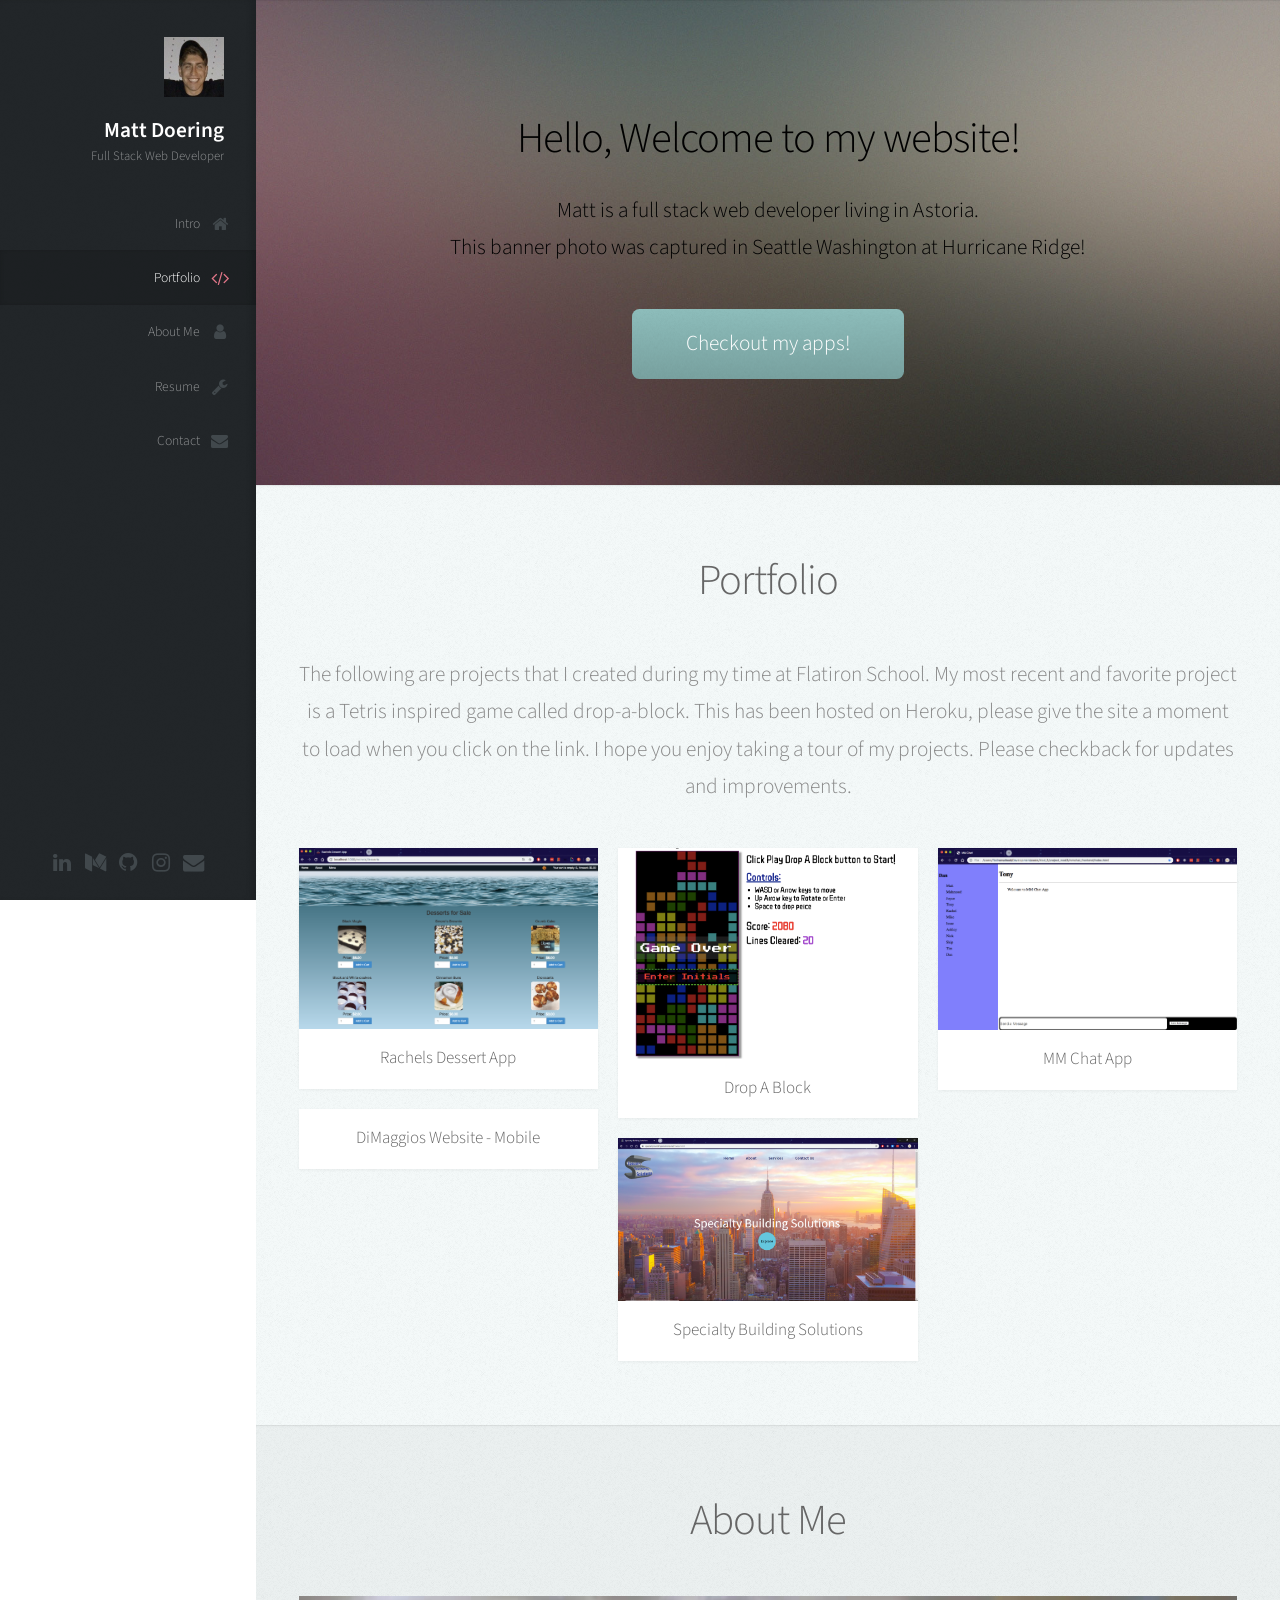
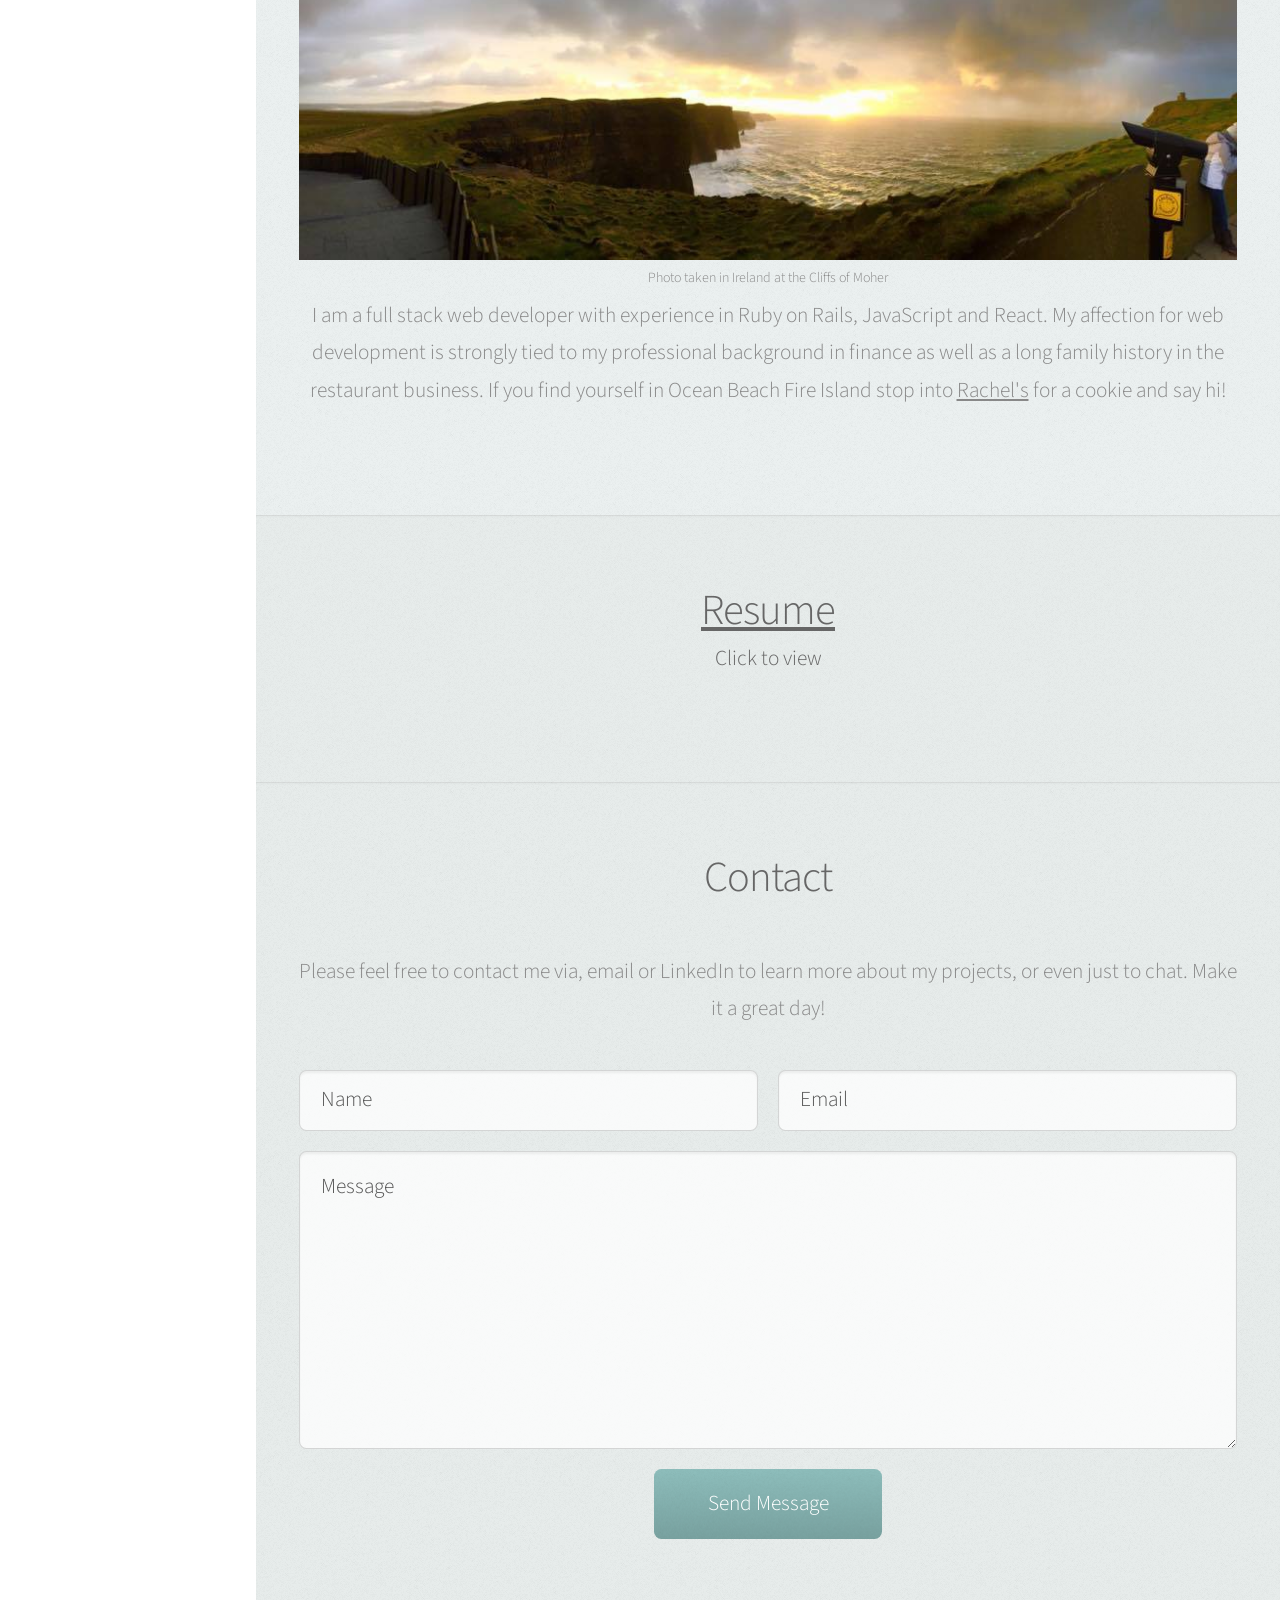
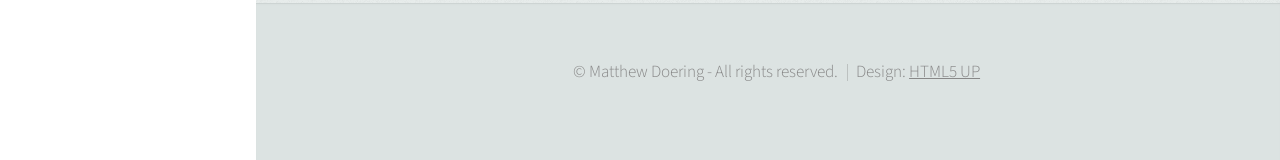
==== commit 890596e3: "updated resume and added dimaggios to portfolio" ====
--- a/index.html
+++ b/index.html
@@ -97,12 +97,12 @@
 											<h3>Rachels Dessert App</h3>
 										</header>
 									</article>
-									<!-- <article class="item">
-										<a href="#" class="image fit"><img src="" alt="" /></a>
-										<header>
-											<h3>Doris Alta</h3>
-										</header>
-									</article> -->
+									<article class="item">
+										<a href="https://dimaggios.net/" target="_blank" class="image fit"><img src="images/Dimaggios_mobile.jpg" alt="" /></a>
+										<header>
+											<h3>DiMaggios Website - Mobile</h3>
+										</header>
+									</article>
 								</div>
 								<div class="col-4 col-12-mobile">
 									<article class="item">
@@ -111,6 +111,7 @@
 											<h3>Drop A Block</h3>
 										</header>
 									</article>
+									
 									<article class="item">
 										<a href="https://specialtybuildingsolutions.net/" target=_"blank" class="image fit"><img src="images/sbs_website.png" alt="" /></a>
 										<header>
@@ -125,12 +126,7 @@
 											<h3>MM Chat App</h3>
 										</header>
 									</article>
-									<!-- <article class="item">
-										<a href="#" class="image fit"><img src="images/pic07.jpg" alt="" /></a>
-										<header>
-											<h3>Orci Convallis</h3>
-										</header>
-									</article> -->
+									
 								</div>
 							</div>
 
@@ -158,7 +154,7 @@
 							<div class="container">
 								<header id="reslink">
 									<h2>
-									<a href="matts_resume_2020.pdf" target="_blank">
+									<a href="matts_resume_2021.pdf" target="_blank">
 										Resume
 									</a>
 									</h2>
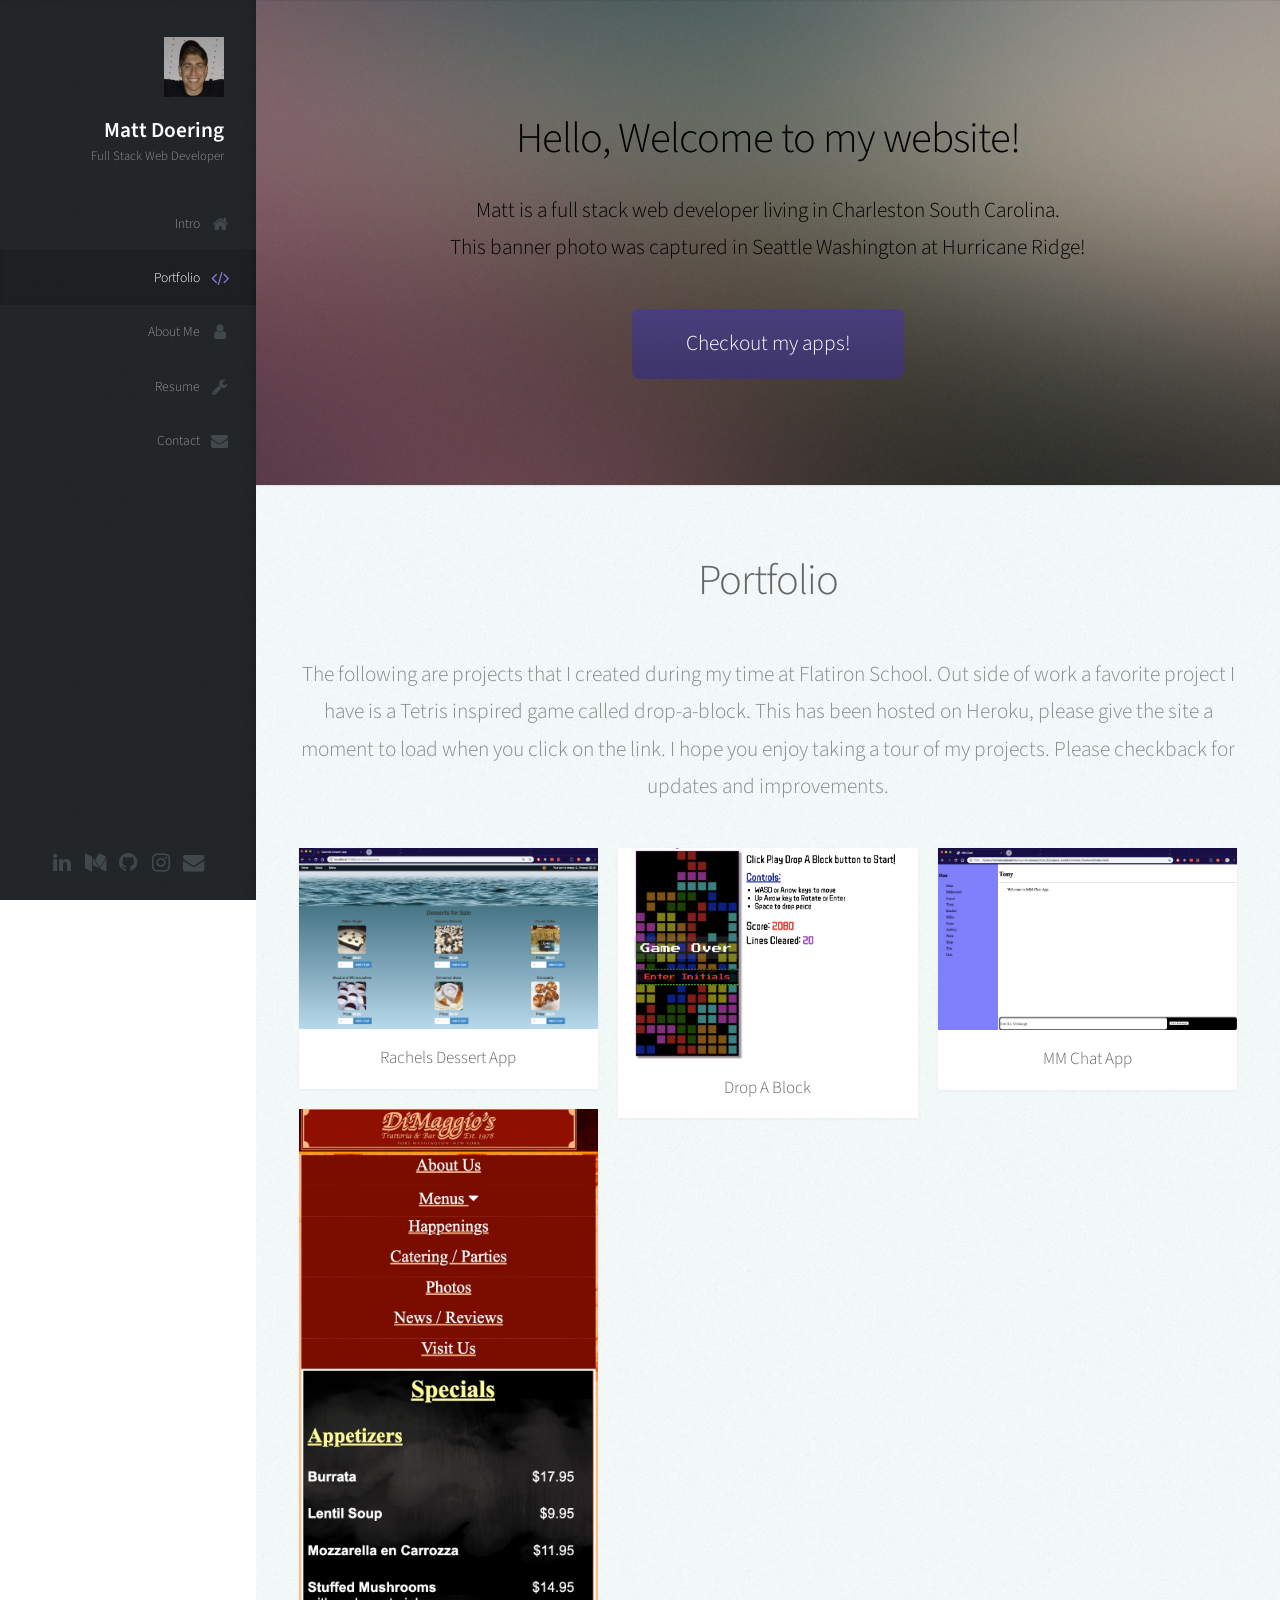
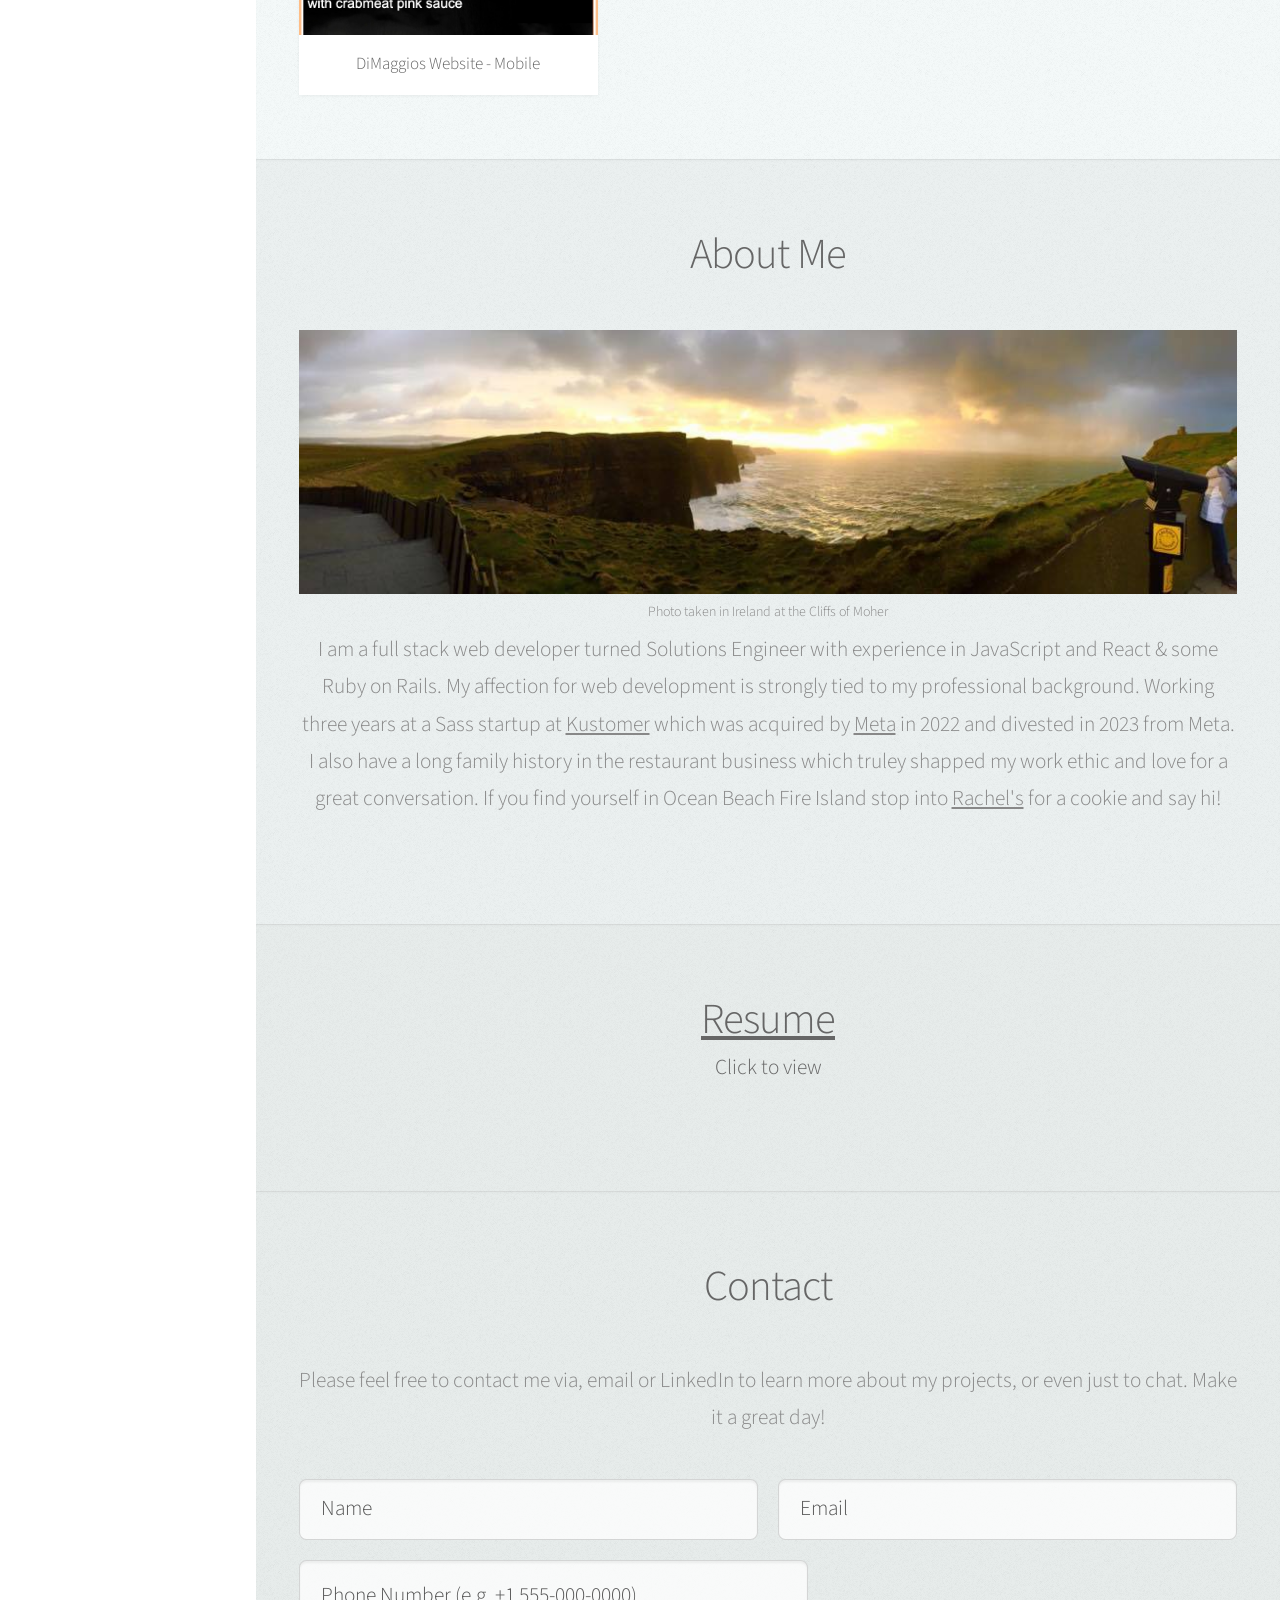
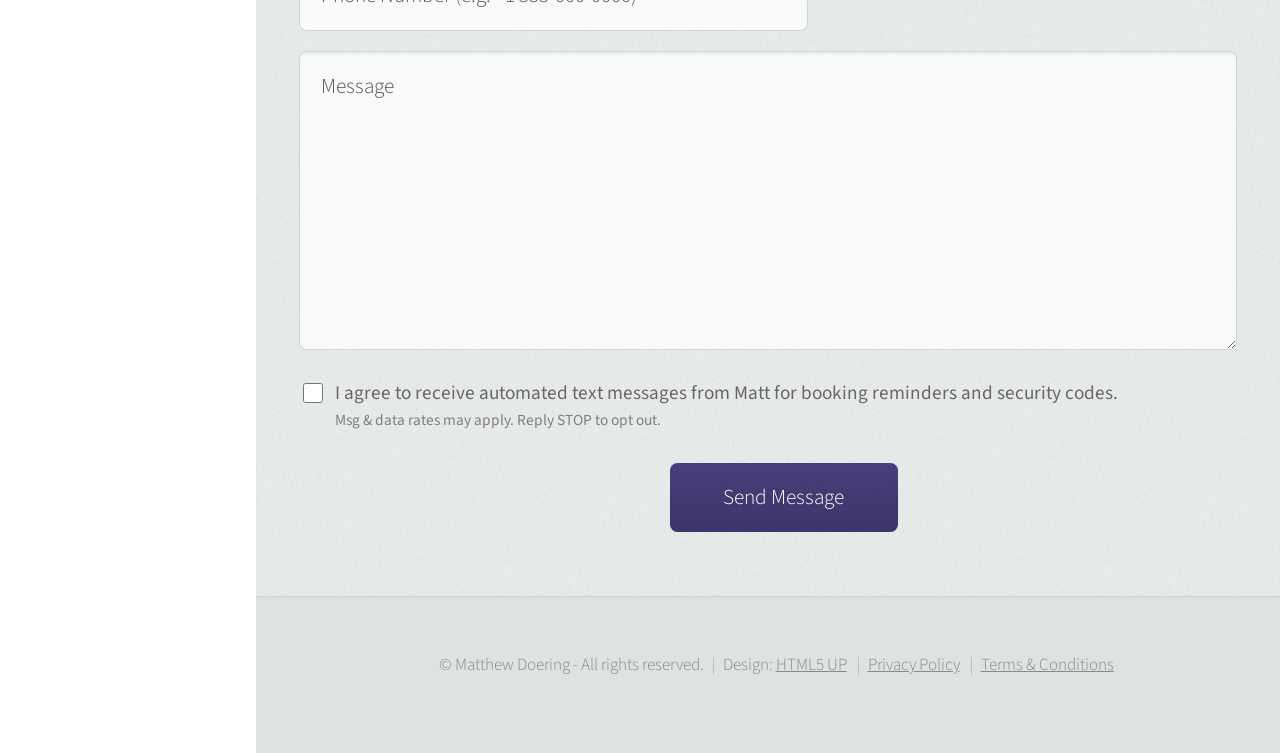
==== commit 4b2ab6fd: "Updated CSS and added animation added a cool animation and some on hover affects. updated Index file" ====
--- a/index.html
+++ b/index.html
@@ -11,6 +11,52 @@
 		<meta name="viewport" content="width=device-width, initial-scale=1, user-scalable=no" />
 		<link rel="stylesheet" href="assets/css/main.css" />
 		<link rel="shortcut icon" href="images/matts_logo_white.png" />
+		<style>
+    /* Targeting ONLY the phone input */
+    #phone {
+        position: relative;
+        -webkit-appearance: none;
+        display: block;
+        border: 0;
+        outline: 0;
+        background: #fff;
+        background: rgba(255, 255, 255, 0.75);
+        width: 163% !important; /* Force it to stay within its container */
+        border-radius: 0.35em;
+        padding: 0.75em 1em;
+        box-shadow: inset 0 0.1em 0.1em 0 rgba(0, 0, 0, 0.05);
+        border: solid 1px rgba(0, 0, 0, 0.15);
+        -moz-transition: all 0.35s ease-in-out;
+        -webkit-transition: all 0.35s ease-in-out;
+        -ms-transition: all 0.35s ease-in-out;
+        transition: all 0.35s ease-in-out;
+    }
+    .actions{
+        list-style-type: none
+    }
+    </style>
+		
+		<!-- Meta Pixel Code -->
+<script>
+!function(f,b,e,v,n,t,s)
+{if(f.fbq)return;n=f.fbq=function(){n.callMethod?
+n.callMethod.apply(n,arguments):n.queue.push(arguments)};
+if(!f._fbq)f._fbq=n;n.push=n;n.loaded=!0;n.version='2.0';
+n.queue=[];t=b.createElement(e);t.async=!0;
+t.src=v;s=b.getElementsByTagName(e)[0];
+s.parentNode.insertBefore(t,s)}(window, document,'script',
+'https://connect.facebook.net/en_US/fbevents.js');
+fbq('init', '505785861978734');
+fbq('track', 'PageView');
+fbq('track', 'CustomEvent', {
+  event_name: 'Button Click'
+ });
+</script>
+
+<noscript><img height="1" width="1" style="display:none"
+src="https://www.facebook.com/tr?id=505785861978734&ev=PageView&noscript=1"
+/></noscript>
+<!-- End Meta Pixel Code -->
 	</head>
 	<body class="is-preload">
 
@@ -62,8 +108,8 @@
 						<div class="container">
 
 							<header>
-								<h2 class="alt">Hello, Welcome to my website!</h2>
-								<p>Matt is a full stack web developer living in Astoria.<br />
+								<h2 class="alt"><span class="shimmer" style="--index:0">H</span><span class="shimmer" style="--index:1">e</span><span class="shimmer" style="--index:2">l</span><span class="shimmer" style="--index:3">l</span><span class="shimmer" style="--index:4">o</span><span class="shimmer" style="--index:5">,</span><span class="shimmer" style="--index:6"> </span><span class="shimmer" style="--index:7">&nbsp;W</span><span class="shimmer" style="--index:8">e</span><span class="shimmer" style="--index:9">l</span><span class="shimmer" style="--index:10">c</span><span class="shimmer" style="--index:11">o</span><span class="shimmer" style="--index:12">m</span><span class="shimmer" style="--index:13">e</span><span class="shimmer" style="--index:14"> </span><span class="shimmer" style="--index:15">&nbsp;t</span><span class="shimmer" style="--index:16">o</span><span class="shimmer" style="--index:17"> </span><span class="shimmer" style="--index:18">&nbsp;m</span><span class="shimmer" style="--index:19">y</span><span class="shimmer" style="--index:20"> </span><span class="shimmer" style="--index:21">&nbsp;w</span><span class="shimmer" style="--index:22">e</span><span class="shimmer" style="--index:23">b</span><span class="shimmer" style="--index:24">s</span><span class="shimmer" style="--index:25">i</span><span class="shimmer" style="--index:26">t</span><span class="shimmer" style="--index:27">e</span><span class="shimmer" style="--index:28">!</span></h2>
+								<p>Matt is a full stack web developer living in Charleston South Carolina.<br />
 									This banner photo was captured in Seattle Washington at Hurricane Ridge!
 								</p>
 							</header>
@@ -84,7 +130,7 @@
 							</header>
 
 							<p>The following are projects that I created during my time at Flatiron School.
-								My most recent and favorite project is a Tetris inspired game called drop-a-block.
+								Out side of work a favorite project I have is a Tetris inspired game called drop-a-block.
 								This has been hosted on Heroku, please give the site a moment to load when you click on the link.
 								I hope you enjoy taking a tour of my projects. Please checkback for updates and improvements.
 							</p>
@@ -106,18 +152,13 @@
 								</div>
 								<div class="col-4 col-12-mobile">
 									<article class="item">
-										<a href="https://drop-a-block-frontend.herokuapp.com/" target="_blank" class="image fit"><img src="images/drop_a_block.png" alt="" /></a>
+										<a href="https://drop-a-block-vi4c.onrender.com/" target="_blank" class="image fit"><img src="images/drop_a_block.png" alt="" /></a>
 										<header>
 											<h3>Drop A Block</h3>
 										</header>
 									</article>
 									
-									<article class="item">
-										<a href="https://specialtybuildingsolutions.net/" target=_"blank" class="image fit"><img src="images/sbs_website.png" alt="" /></a>
-										<header>
-											<h3>Specialty Building Solutions</h3>
-										</header>
-									</article>
+								
 								</div>
 								<div class="col-4 col-12-mobile">
 									<article class="item">
@@ -141,10 +182,10 @@
 								<h2>About Me</h2>
 							</header>
 							<a href="#" class="image featured"><img src="images/ireland_doering_cover.jpg" alt="A beautiful sunset with 400 foot cliffs above the Atlantic Ocean, located at the Cliffs of Moher in Ireland">Photo taken in Ireland at the Cliffs of Moher</a>
-							<p>I am a full stack web developer with experience in Ruby on Rails, JavaScript and React.
-								 My affection for web development is strongly tied to my professional background
-								 in finance as well as a long family history in the restaurant business.
-								 If you find yourself in Ocean Beach Fire Island stop into <a href="http://www.rachelsfireisland.com/">Rachel's</a> for a cookie and say hi!
+							<p>I am a full stack web developer turned Solutions Engineer with experience in JavaScript and React & some Ruby on Rails.
+								 My affection for web development is strongly tied to my professional background. 
+								Working three years at a Sass startup at <a href="https://www.kustomer.com/" target="_blank">Kustomer</a> which was acquired by <a href="https://about.fb.com/news/2020/11/kustomer-to-join-facebook/" target="_blank">Meta</a> in 2022 and divested in 2023 from Meta.
+								I also have a long family history in the restaurant business which truley shapped my work ethic and love for a great conversation. If you find yourself in Ocean Beach Fire Island stop into <a href="http://www.rachelsfireisland.com/" target="_blank">Rachel's</a> for a cookie and say hi!
 							</p>
 
 						</div>
@@ -154,7 +195,7 @@
 							<div class="container">
 								<header id="reslink">
 									<h2>
-									<a href="matts_resume_2021.pdf" target="_blank">
+									<a href="matts_resume_2025_CW.pdf" target="_blank">
 										Resume
 									</a>
 									</h2>
@@ -176,18 +217,42 @@
 								Make it a great day!
 							</p>
 
-							<form method="post" action="https://formspree.io/mattdoering86@gmail.com">
-								<div class="row">
-									<div class="col-6 col-12-mobile"><input type="text" name="name" placeholder="Name" /></div>
-									<div class="col-6 col-12-mobile"><input type="text" name="email" placeholder="Email" /></div>
-									<div class="col-12">
-										<textarea name="message" placeholder="Message"></textarea>
-									</div>
-									<div class="col-12">
-										<input type="submit" value="Send Message" />
-									</div>
-								</div>
-							</form>
+                        <form method="post" action="https://formspree.io/mattdoering86@gmail.com">
+    <div class="row gtr-uniform">
+        <div class="col-6 col-12-mobile">
+            <input type="text" name="name" id="name" placeholder="Name" required />
+        </div>
+        <div class="col-6 col-12-mobile">
+            <input type="email" name="email" id="email" placeholder="Email" required />
+        </div>
+        
+        <div class="col-12-mobile">
+            <input type="tel" name="phone" id="phone" placeholder="Phone Number (e.g. +1 555-000-0000)" />
+        </div>
+
+        <div class="col-12">
+            <textarea name="message" id="message" placeholder="Message" rows="6"></textarea>
+        </div>
+
+        <div class="col-12">
+            <div style="display: flex; align-items: flex-start; margin-top: 10px;">
+                <input type="checkbox" id="sms_opt_in" name="sms_opt_in" value="yes" 
+                       style="display: inline-block !important; opacity: 1 !important; width: 20px !important; height: 20px !important; margin-right: 12px !important; appearance: checkbox !important; -webkit-appearance: checkbox !important;">
+                
+                <label for="sms_opt_in" style="font-size: 0.9em; line-height: 1.4; text-transform: none; letter-spacing: 0; font-weight: normal; color: #666;">
+                    I agree to receive automated text messages from Matt for booking reminders and security codes. 
+                    <br><span style="font-size: 0.8em; opacity: 0.8;">Msg & data rates may apply. Reply STOP to opt out.</span>
+                </label>
+            </div>
+        </div>
+
+        <div class="col-12">
+            <ul class="actions">
+                <li><input type="submit" value="Send Message" class="primary" /></li>
+            </ul>
+        </div>
+    </div>
+</form>
 
 						</div>
 					</section>
@@ -200,6 +265,9 @@
 				<!-- Copyright -->
 					<ul class="copyright">
 						<li>&copy; Matthew Doering - All rights reserved.</li><li>Design: <a href="http://html5up.net">HTML5 UP</a></li>
+						<li><a href="Privacy.html" target="_blank" >Privacy Policy</a></li>
+						<li><a href="T&C.html" target="_blank">Terms & Conditions</a></li>
+						
 					</ul>
 
 			</div>
@@ -212,6 +280,14 @@
 			<script src="assets/js/breakpoints.min.js"></script>
 			<script src="assets/js/util.js"></script>
 			<script src="assets/js/main.js"></script>
+			
+			<script>
+  document.getElementById('pre-order-button').addEventListener('click', function() {
+    fbq('track', 'CustomEvent', {
+      'event_name': 'Button Click'
+    });
+  });
+</script>
 
 	</body>
 </html>
--- a/assets/css/main.css
+++ b/assets/css/main.css
@@ -1951,7 +1951,7 @@
 		color: #fff !important;
 		text-decoration: none;
 		padding: 0.75em 2.5em 0.75em 2.5em;
-		background-color: #8ebebc;
+		background-color:  #4A3F7D;;
 		border: 0;
 		cursor: pointer;
 		background-image: -moz-linear-gradient(top, rgba(0, 0, 0, 0), rgba(0, 0, 0, 0.15)), url("images/overlay.png");
@@ -1969,7 +1969,7 @@
 		input[type="reset"]:hover,
 		button:hover,
 		.button:hover {
-			background-color: #9ececc;
+			background-color: #3f587d;;;
 		}
 
 		input[type="button"]:active,
@@ -1977,8 +1977,27 @@
 		input[type="reset"]:active,
 		button:active,
 		.button:active {
-			background-color: #7eaeac;
-		}
+			background-color: #3f587d;
+		}
+
+/* Keyframes */
+
+@keyframes textRipple {
+    0% {
+        text-shadow: 0 0 0 rgba(255, 255, 255, 0.8);
+    }
+    50% {
+        text-shadow: 0 0 10px rgba(255, 255, 255, 0.6), 0 0 20px rgba(255, 255, 255, 0.4);
+    }
+    100% {
+        text-shadow: 0 0 20px rgba(255, 255, 255, 0), 0 0 40px rgba(255, 255, 255, 0);
+    }
+}
+
+button:hover,
+.button:hover {
+    animation: textRipple 0.6s ease-out;
+}
 
 /* Item */
 
@@ -2019,6 +2038,32 @@
 		.icon > .label {
 			display: none;
 		}
+
+@keyframes shimmerMove {
+    0% {
+        opacity: 0.5;
+        transform: translateY(0);
+        text-shadow: 0 0 0 rgba(255, 255, 255, 0);
+    }
+    50% {
+        opacity: 1;
+        transform: translateY(-3px);
+        text-shadow: 0 0 8px rgba(255, 255, 255, 0.8), 0 0 16px rgba(91, 78, 159, 0.4);
+    }
+    100% {
+        opacity: 0.5;
+        transform: translateY(0);
+        text-shadow: 0 0 0 rgba(255, 255, 255, 0);
+    }
+}
+
+.shimmer {
+    display: inline-block;
+    animation: shimmerMove 0.6s ease-in-out infinite;
+    animation-delay: calc(0.05s * var(--index));
+	
+}
+
 
 /* Header */
 
@@ -2130,10 +2175,10 @@
 				text-decoration: none;
 				outline: 0;
 				border: 0;
-				-moz-transition: none;
-				-webkit-transition: none;
-				-ms-transition: none;
-				transition: none;
+				-moz-transition: background-color 0.3s ease-in-out, color 0.3s ease-in-out;
+				-webkit-transition: background-color 0.3s ease-in-out, color 0.3s ease-in-out;
+				-ms-transition: background-color 0.3s ease-in-out, color 0.3s ease-in-out;
+				transition: background-color 0.3s ease-in-out, color 0.3s ease-in-out;
 			}
 
 				#nav ul li a span {
@@ -2151,6 +2196,11 @@
 						line-height: 1.75em;
 					}
 
+				#nav ul li a:hover {
+ 					background: rgba(255, 255, 255, 0.1);
+    				color: rgba(255, 255, 255, 0.85);
+				}
+
 				#nav ul li a.active {
 					background: rgba(0, 0, 0, 0.15);
 					box-shadow: inset 0 0 0.25em 0 rgba(0, 0, 0, 0.125);
@@ -2158,7 +2208,7 @@
 				}
 
 					#nav ul li a.active span:before {
-						color: #e27689;
+						color: #9376e2;
 					}
 
 /* Footer */
@@ -2251,6 +2301,8 @@
 			#main > section.four {
 				background-color: #e8edec;
 			}
+
+
 
 /* Wide */
 
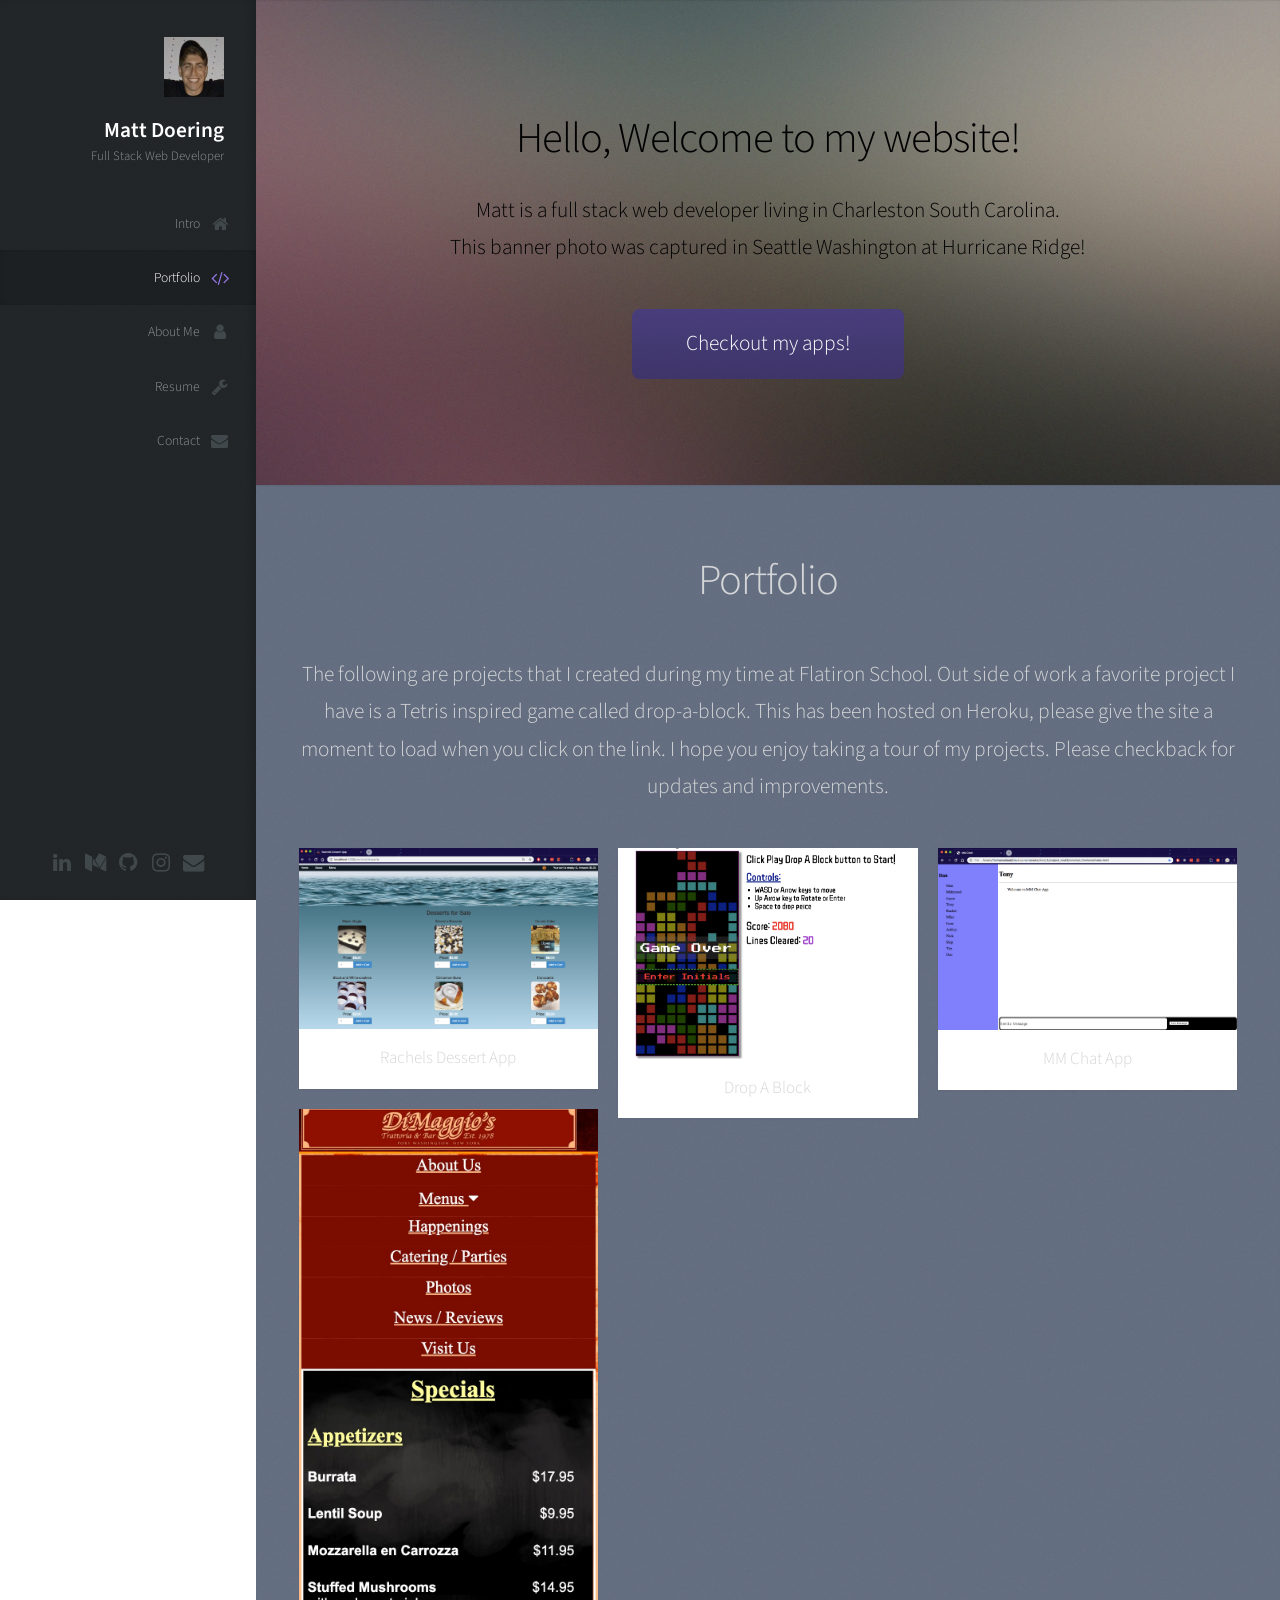
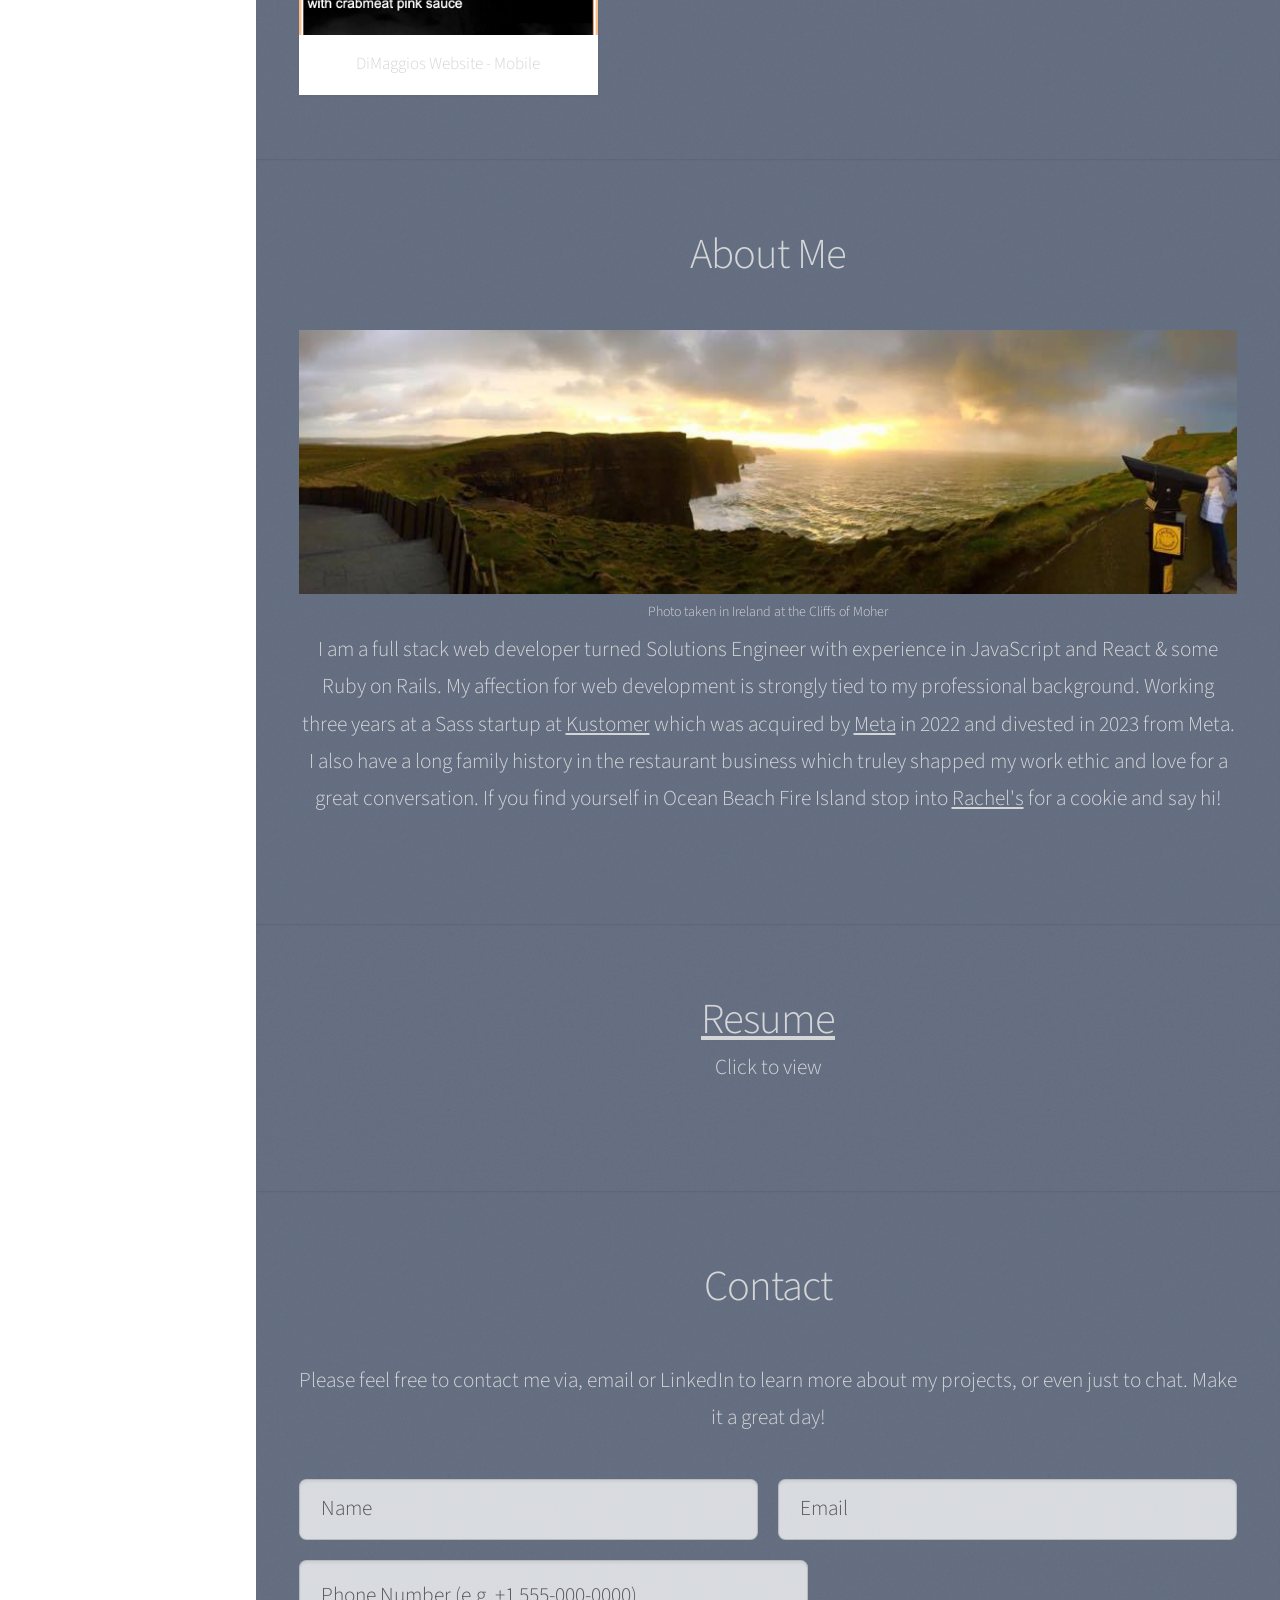
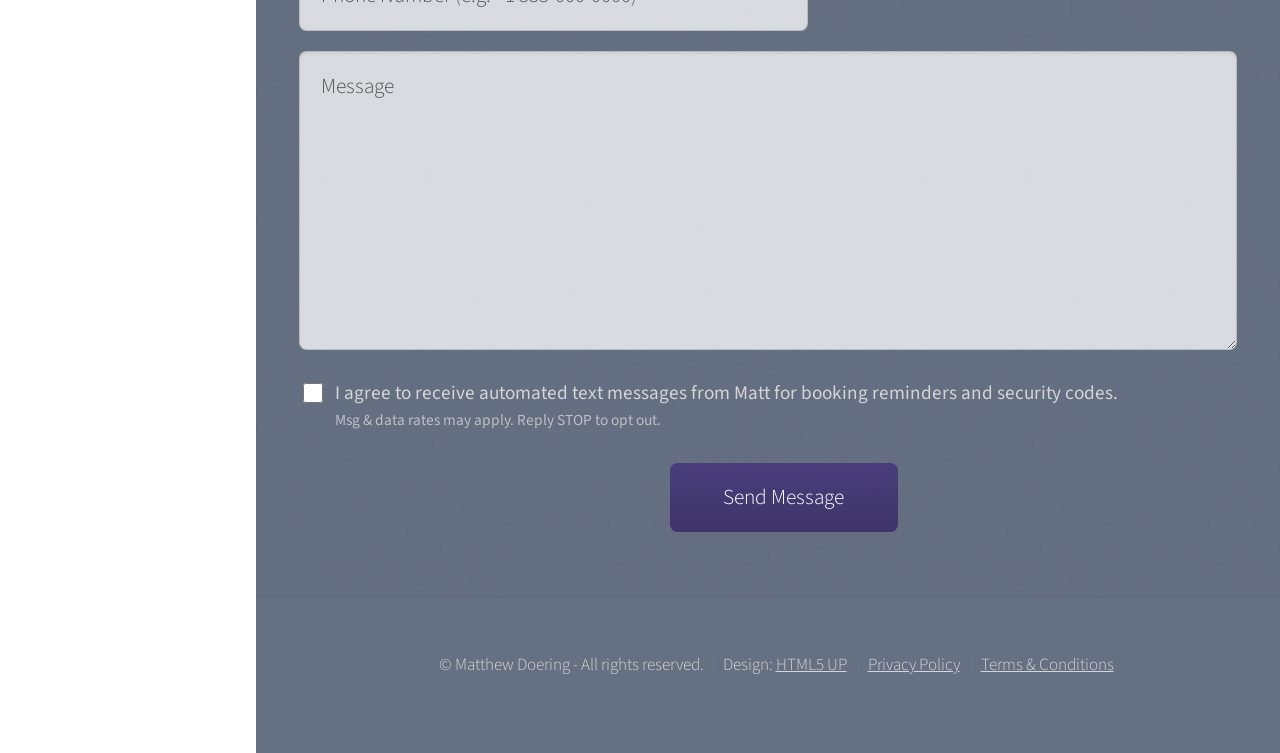
==== commit b9e47cdd: "updated css background color Updated css background colors and font colors. removed the inline styli" ====
--- a/index.html
+++ b/index.html
@@ -234,17 +234,17 @@
             <textarea name="message" id="message" placeholder="Message" rows="6"></textarea>
         </div>
 
-        <div class="col-12">
-            <div style="display: flex; align-items: flex-start; margin-top: 10px;">
-                <input type="checkbox" id="sms_opt_in" name="sms_opt_in" value="yes" 
-                       style="display: inline-block !important; opacity: 1 !important; width: 20px !important; height: 20px !important; margin-right: 12px !important; appearance: checkbox !important; -webkit-appearance: checkbox !important;">
-                
-                <label for="sms_opt_in" style="font-size: 0.9em; line-height: 1.4; text-transform: none; letter-spacing: 0; font-weight: normal; color: #666;">
-                    I agree to receive automated text messages from Matt for booking reminders and security codes. 
-                    <br><span style="font-size: 0.8em; opacity: 0.8;">Msg & data rates may apply. Reply STOP to opt out.</span>
-                </label>
-            </div>
-        </div>
+     <div class="col-12">
+    	<div class="sms-opt-in-wrapper">
+        	<input type="checkbox" id="sms_opt_in" name="sms_opt_in" value="yes" class="sms-opt-in-checkbox">
+        
+        	<label for="sms_opt_in" class="sms-opt-in-label">
+            	I agree to receive automated text messages from Matt for booking reminders and security codes. 
+            	<br>
+            	<span class="sms-opt-in-subtext">Msg & data rates may apply. Reply STOP to opt out.</span>
+        	</label>
+    	</div>
+	</div>
 
         <div class="col-12">
             <ul class="actions">
--- a/assets/css/main.css
+++ b/assets/css/main.css
@@ -5,6 +5,7 @@
 	Prologue by HTML5 UP
 	html5up.net | @ajlkn
 	Free for personal and commercial use under the CCA 3.0 license (html5up.net/license)
+	updated 2024-06-05 by Matt Doering
 */
 
 html, body, div, span, applet, object,
@@ -88,7 +89,7 @@
 		font-size: 19pt;
 		font-weight: 300;
 		line-height: 1.75em;
-		color: #888;
+		color: #d4d5d7;
 	}
 
 		body.is-preload *, body.is-preload *:before, body.is-preload *:after {
@@ -112,7 +113,7 @@
 
 	h1, h2, h3, h4, h5, h6 {
 		font-weight: 300;
-		color: #666;
+		color: #d4d5d7;
 		line-height: 1.5em;
 	}
 
@@ -1842,6 +1843,10 @@
 		display: block;
 		text-align: left;
 		margin-bottom: 0.5em;
+	}
+
+	#main form label {
+		color: #d4d5d7;
 	}
 
 	form input[type="text"],
@@ -1906,6 +1911,40 @@
 	form ::-moz-focus-inner {
 		border: 0;
 	}
+
+	/* SMS Opt-In Container */
+.sms-opt-in-wrapper {
+    display: flex;
+    align-items: flex-start;
+    margin-top: 10px;
+}
+
+/* SMS Checkbox (Specific Selector Overrides Base Styles) */
+#main form input[type="checkbox"].sms-opt-in-checkbox {
+    display: inline-block;
+    opacity: 1;
+    width: 20px;
+    height: 20px;
+    margin-right: 12px;
+    appearance: checkbox;
+    -webkit-appearance: checkbox;
+    -moz-appearance: checkbox;
+}
+
+/* SMS Label & Subtext */
+#main form .sms-opt-in-label {
+    font-size: 0.9em;
+    line-height: 1.4;
+    text-transform: none;
+    letter-spacing: 0;
+    font-weight: normal;
+    color: #d4d5d7;
+}
+
+#main form .sms-opt-in-subtext {
+    font-size: 0.8em;
+    opacity: 0.8;
+}
 
 /* Table */
 
@@ -2216,7 +2255,7 @@
 	#footer {
 		margin-left: 375px;
 		text-align: center;
-		background-color: #dce3e2;
+		background-color: #667083;
 		padding: 3em 0 4em 0;
 		box-shadow: inset 0 1px 0 0 rgba(0, 0, 0, 0.05), inset 0 0.1em 0.1em 0 rgba(0, 0, 0, 0.025);
 		font-size: 0.8em;
@@ -2291,15 +2330,15 @@
 			}
 
 			#main > section.two {
-				background-color: #f5fafa;
+				background-color: #667083;
 			}
 
 			#main > section.three {
-				background-color: #ecf1f1;
+				background-color: #667083;
 			}
 
 			#main > section.four {
-				background-color: #e8edec;
+				background-color: #667083;
 			}
 
 
